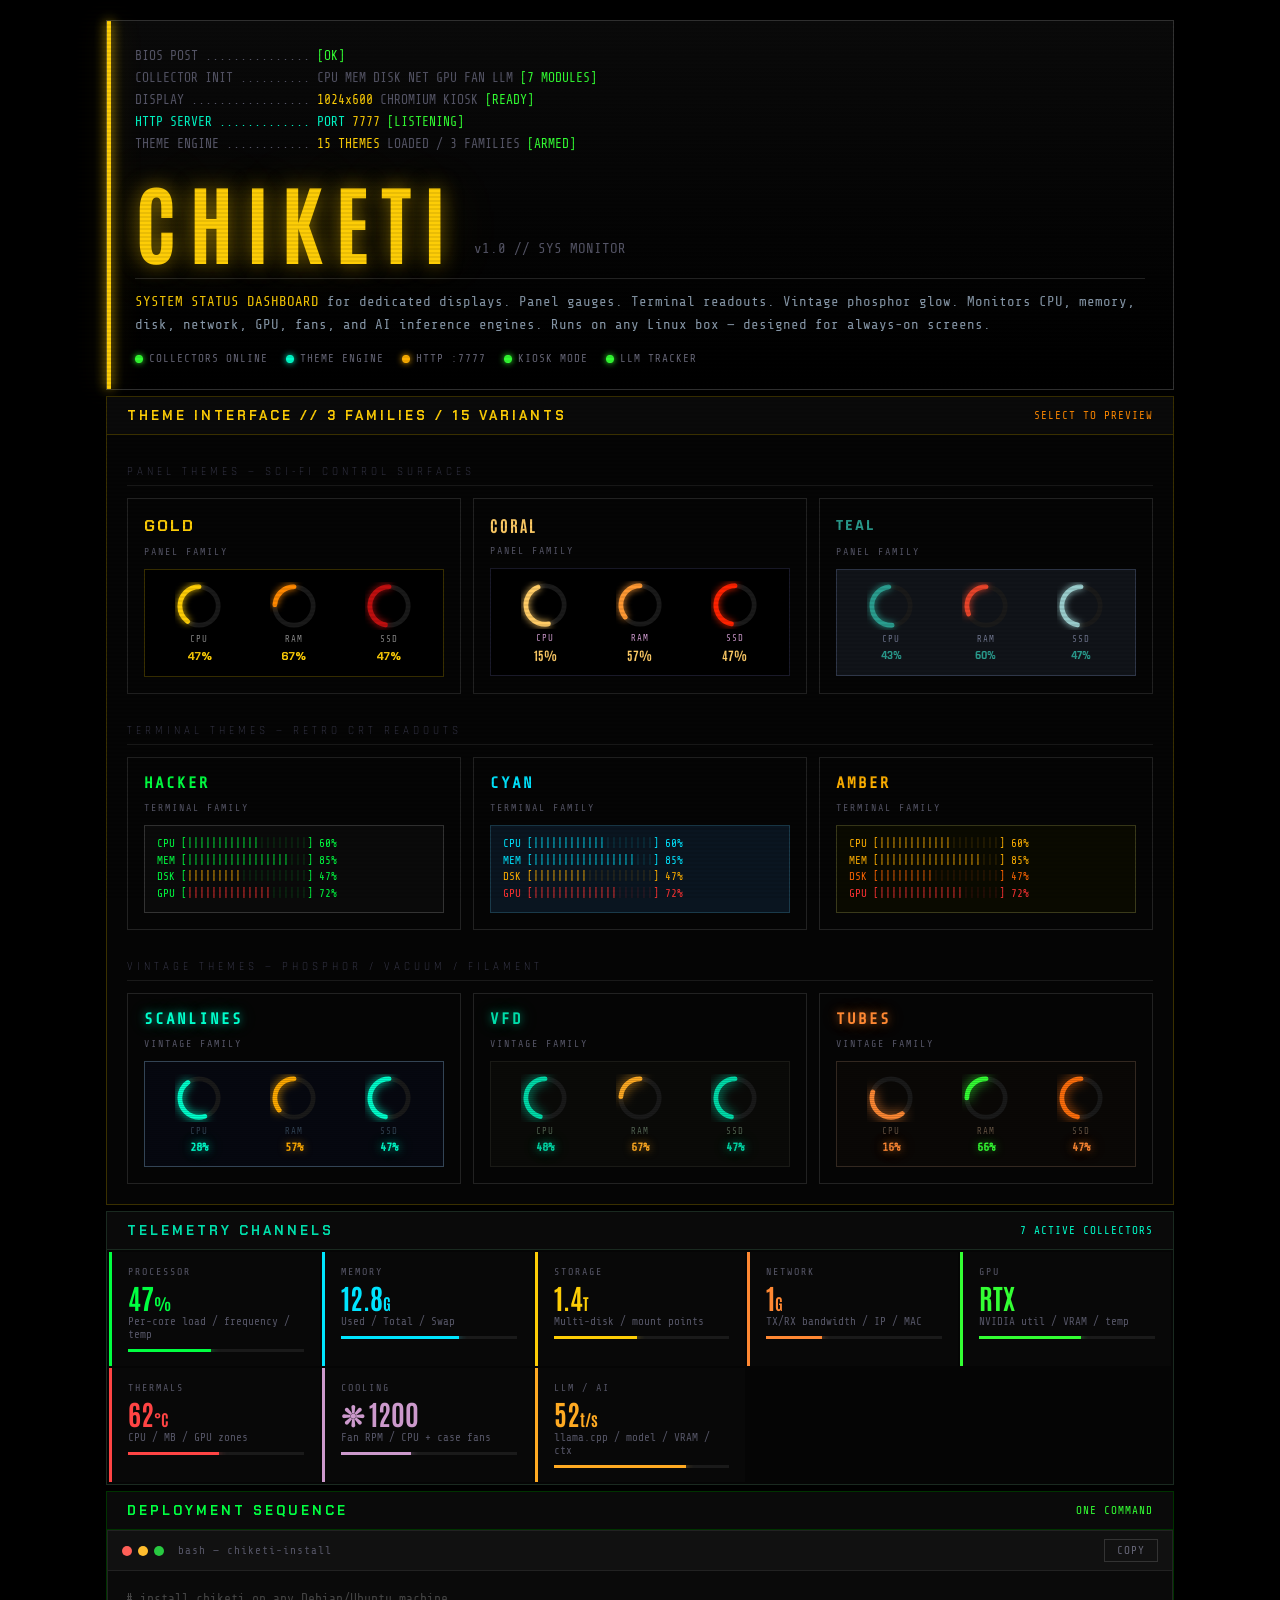
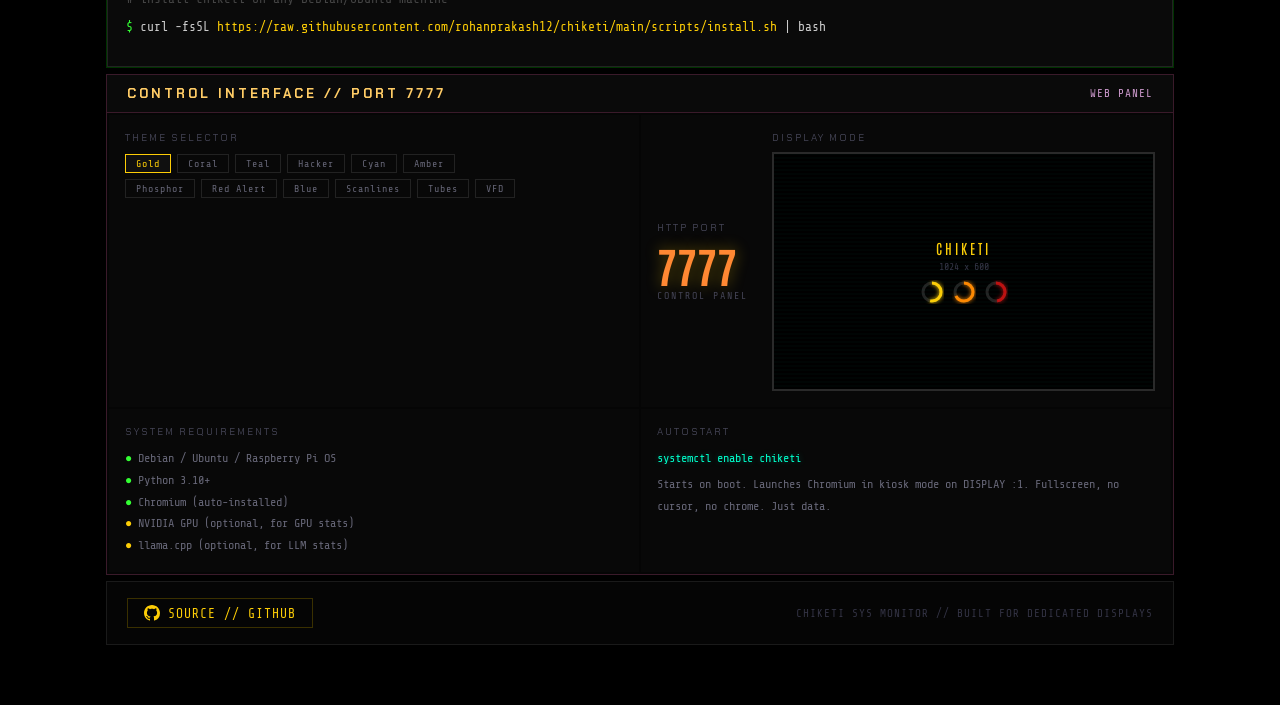
==== docs/index.html @ cbcc1d00 "Harden: test suite, CI, LICENSE, Pages landing page; fix /api/display env bug - Add pytest suite (83" ====
<!DOCTYPE html>
<html lang="en">
<head>
<meta charset="UTF-8">
<meta name="viewport" content="width=device-width, initial-scale=1.0">
<title>CHIKETI // System Monitor Dashboard</title>
<link rel="preconnect" href="https://fonts.googleapis.com">
<link rel="preconnect" href="https://fonts.gstatic.com" crossorigin>
<link href="https://fonts.googleapis.com/css2?family=Antonio:wght@400;700&family=Chakra+Petch:wght@400;600;700&family=Rajdhani:wght@400;600;700&family=Share+Tech+Mono&display=swap" rel="stylesheet">
<style>
/* ═══════════════════════════════════════════════════
   RESET & BASE
   ═══════════════════════════════════════════════════ */
*, *::before, *::after { margin: 0; padding: 0; box-sizing: border-box; }
html { scroll-behavior: smooth; }
body {
  background: #000;
  color: #cccccc;
  font-family: 'Share Tech Mono', monospace;
  overflow-x: hidden;
  min-height: 100vh;
}
::selection { background: #FDCD06; color: #000; }

/* ═══════════════════════════════════════════════════
   SCANLINE OVERLAY (global CRT effect)
   ═══════════════════════════════════════════════════ */
body::after {
  content: '';
  position: fixed;
  inset: 0;
  background: repeating-linear-gradient(
    0deg,
    transparent,
    transparent 2px,
    rgba(0,0,0,0.08) 2px,
    rgba(0,0,0,0.08) 4px
  );
  pointer-events: none;
  z-index: 9999;
}

/* ═══════════════════════════════════════════════════
   SCREEN FLICKER
   ═══════════════════════════════════════════════════ */
@keyframes flicker {
  0%, 97%, 100% { opacity: 1; }
  98% { opacity: 0.95; }
  99% { opacity: 0.98; }
}
body { animation: flicker 8s infinite; }

/* ═══════════════════════════════════════════════════
   LAYOUT SHELL — the entire page is a "rack"
   ═══════════════════════════════════════════════════ */
.rack {
  max-width: 1100px;
  margin: 0 auto;
  padding: 20px 16px 60px;
}

/* ═══════════════════════════════════════════════════
   BOOT SEQUENCE HEADER
   ═══════════════════════════════════════════════════ */
.boot-sequence {
  border: 1px solid #333;
  padding: 24px 28px;
  margin-bottom: 6px;
  position: relative;
  background: linear-gradient(180deg, #0a0a0a 0%, #000 100%);
}
.boot-sequence::before {
  content: '';
  position: absolute;
  top: 0; left: 0;
  width: 4px; height: 100%;
  background: #FDCD06;
  box-shadow: 0 0 12px #FDCD06, 0 0 30px rgba(253,205,6,0.3);
}
.boot-line {
  font-family: 'Share Tech Mono', monospace;
  font-size: 13px;
  color: #556;
  line-height: 1.7;
  white-space: nowrap;
  overflow: hidden;
}
.boot-line.active { color: #00FFCC; }
.boot-line .ok { color: #33ff33; }
.boot-line .warn { color: #FFB000; }
.boot-line .val { color: #FDCD06; }

/* title */
.system-title {
  margin-top: 20px;
  display: flex;
  align-items: baseline;
  gap: 16px;
  flex-wrap: wrap;
}
.system-title h1 {
  font-family: 'Antonio', sans-serif;
  font-size: clamp(52px, 10vw, 88px);
  font-weight: 700;
  letter-spacing: 12px;
  color: #FDCD06;
  text-shadow: 0 0 20px rgba(253,205,6,0.5), 0 0 60px rgba(253,205,6,0.2);
  line-height: 1;
}
.system-title .version {
  font-family: 'Share Tech Mono', monospace;
  font-size: 14px;
  color: #556;
  align-self: flex-end;
  padding-bottom: 8px;
}

/* subtitle readout */
.sys-desc {
  margin-top: 14px;
  font-size: 14px;
  color: #8899aa;
  border-top: 1px solid #222;
  padding-top: 12px;
  line-height: 1.6;
}
.sys-desc strong { color: #FDCD06; font-weight: 400; }

/* status LEDs row */
.status-leds {
  display: flex;
  gap: 18px;
  margin-top: 16px;
  flex-wrap: wrap;
}
.led {
  display: flex;
  align-items: center;
  gap: 6px;
  font-size: 11px;
  text-transform: uppercase;
  letter-spacing: 1px;
  color: #667;
}
.led::before {
  content: '';
  width: 8px; height: 8px;
  border-radius: 50%;
  display: inline-block;
}
.led.green::before { background: #33ff33; box-shadow: 0 0 6px #33ff33; }
.led.amber::before { background: #FFB000; box-shadow: 0 0 6px #FFB000; animation: pulse-led 2s infinite; }
.led.cyan::before { background: #00FFCC; box-shadow: 0 0 6px #00FFCC; }
.led.red::before { background: #ff4444; box-shadow: 0 0 6px #ff4444; animation: pulse-led 1s infinite; }

@keyframes pulse-led {
  0%, 100% { opacity: 1; }
  50% { opacity: 0.4; }
}

/* ═══════════════════════════════════════════════════
   SECTION BEZEL — rack-panel look
   ═══════════════════════════════════════════════════ */
.bezel {
  border: 1px solid #2a2a2a;
  margin-top: 6px;
  background: #050505;
  position: relative;
  overflow: hidden;
}
.bezel-header {
  display: flex;
  align-items: center;
  justify-content: space-between;
  padding: 10px 20px;
  border-bottom: 1px solid #2a2a2a;
  background: #0a0a0a;
}
.bezel-header .label {
  font-family: 'Chakra Petch', sans-serif;
  font-size: 13px;
  font-weight: 700;
  letter-spacing: 3px;
  text-transform: uppercase;
}
.bezel-header .status {
  font-size: 11px;
  letter-spacing: 1px;
  text-transform: uppercase;
}
.bezel-body { padding: 20px; }

/* per-section accent coloring via data attr */
.bezel[data-accent="gold"] { border-color: #3a3000; }
.bezel[data-accent="gold"] .bezel-header { border-bottom-color: #3a3000; }
.bezel[data-accent="gold"] .bezel-header .label { color: #FDCD06; }
.bezel[data-accent="gold"] .bezel-header .status { color: #FF8800; }

.bezel[data-accent="teal"] { border-color: #1a3a35; }
.bezel[data-accent="teal"] .bezel-header { border-bottom-color: #1a3a35; }
.bezel[data-accent="teal"] .bezel-header .label { color: #2A9D8F; }
.bezel[data-accent="teal"] .bezel-header .status { color: #99CCCC; }

.bezel[data-accent="coral"] { border-color: #3a1a2a; }
.bezel[data-accent="coral"] .bezel-header { border-bottom-color: #3a1a2a; }
.bezel[data-accent="coral"] .bezel-header .label { color: #FFCC66; }
.bezel[data-accent="coral"] .bezel-header .status { color: #CC99CC; }

.bezel[data-accent="vfd"] { border-color: #1a2a20; }
.bezel[data-accent="vfd"] .bezel-header { border-bottom-color: #1a2a20; }
.bezel[data-accent="vfd"] .bezel-header .label { color: #00DDAA; }
.bezel[data-accent="vfd"] .bezel-header .status { color: #00FFCC; }

.bezel[data-accent="tube"] { border-color: #332820; }
.bezel[data-accent="tube"] .bezel-header { border-bottom-color: #332820; }
.bezel[data-accent="tube"] .bezel-header .label { color: #FF8833; }
.bezel[data-accent="tube"] .bezel-header .status { color: #FF6E0B; }

.bezel[data-accent="term"] { border-color: #003300; }
.bezel[data-accent="term"] .bezel-header { border-bottom-color: #003300; }
.bezel[data-accent="term"] .bezel-header .label { color: #00ff41; }
.bezel[data-accent="term"] .bezel-header .status { color: #33ff33; }

/* ═══════════════════════════════════════════════════
   THEME SHOWCASE — the selector interface
   ═══════════════════════════════════════════════════ */
.theme-grid {
  display: grid;
  grid-template-columns: repeat(auto-fit, minmax(310px, 1fr));
  gap: 12px;
}

.theme-card {
  border: 1px solid #222;
  padding: 16px;
  position: relative;
  cursor: default;
  transition: border-color 0.3s, box-shadow 0.3s;
}
.theme-card:hover {
  border-color: var(--tc-accent);
  box-shadow: 0 0 20px var(--tc-glow);
}
.theme-card-name {
  font-family: var(--tc-font);
  font-size: 16px;
  font-weight: 700;
  color: var(--tc-accent);
  letter-spacing: 2px;
  text-transform: uppercase;
  margin-bottom: 10px;
}
.theme-card-family {
  font-size: 10px;
  color: #556;
  letter-spacing: 2px;
  text-transform: uppercase;
  margin-bottom: 12px;
}

/* Mini dashboard preview inside each card */
.mini-dash {
  background: var(--tc-bg);
  border: 1px solid var(--tc-border);
  padding: 12px;
  border-radius: 0;
  display: grid;
  grid-template-columns: 1fr 1fr 1fr;
  gap: 10px;
  position: relative;
}
/* scanline effect on vintage cards */
.mini-dash.scanlined::after {
  content: '';
  position: absolute;
  inset: 0;
  background: repeating-linear-gradient(0deg, transparent, transparent 1px, rgba(0,0,0,0.15) 1px, rgba(0,0,0,0.15) 2px);
  pointer-events: none;
}

/* donut gauge mini */
.mini-gauge {
  display: flex;
  flex-direction: column;
  align-items: center;
  gap: 4px;
}
.mini-gauge svg { width: 48px; height: 48px; }
.mini-gauge .gauge-label {
  font-size: 9px;
  letter-spacing: 1px;
  color: var(--tc-dim);
  text-transform: uppercase;
}
.mini-gauge .gauge-val {
  font-family: var(--tc-font);
  font-size: 12px;
  color: var(--tc-accent);
  font-weight: 700;
}

/* ═══════════════════════════════════════════════════
   DONUT GAUGE ANIMATION
   ═══════════════════════════════════════════════════ */
@keyframes gauge-fill {
  from { stroke-dashoffset: 113; }
}
.gauge-ring {
  fill: none;
  stroke-width: 4;
  stroke-linecap: round;
}
.gauge-bg { stroke: #1a1a1a; }
.gauge-fg { animation: gauge-fill 2s ease-out forwards; }

/* ═══════════════════════════════════════════════════
   SYSTEM READOUTS — the "what it monitors" section
   ═══════════════════════════════════════════════════ */
.readout-grid {
  display: grid;
  grid-template-columns: repeat(auto-fit, minmax(200px, 1fr));
  gap: 2px;
}
.readout-cell {
  background: #080808;
  border-left: 3px solid var(--rc-color, #333);
  padding: 14px 16px;
  transition: background 0.2s;
}
.readout-cell:hover { background: #0e0e0e; }
.readout-label {
  font-size: 10px;
  color: #556;
  letter-spacing: 2px;
  text-transform: uppercase;
  margin-bottom: 6px;
}
.readout-value {
  font-family: 'Antonio', sans-serif;
  font-size: 28px;
  font-weight: 700;
  color: var(--rc-color, #ccc);
  line-height: 1;
}
.readout-unit {
  font-family: 'Share Tech Mono', monospace;
  font-size: 11px;
  color: #556;
  margin-top: 4px;
}
.readout-bar {
  margin-top: 8px;
  height: 3px;
  background: #1a1a1a;
  position: relative;
  overflow: hidden;
}
.readout-bar-fill {
  height: 100%;
  background: var(--rc-color, #555);
  box-shadow: 0 0 8px var(--rc-color, #555);
  animation: bar-grow 2.5s ease-out forwards;
  transform-origin: left;
}
@keyframes bar-grow {
  from { transform: scaleX(0); }
}

/* spinning fan */
@keyframes spin-fan { to { transform: rotate(360deg); } }
.fan-icon {
  display: inline-block;
  animation: spin-fan 1.5s linear infinite;
  color: var(--rc-color, #ccc);
}

/* ═══════════════════════════════════════════════════
   TERMINAL INSTALL BLOCK
   ═══════════════════════════════════════════════════ */
.terminal {
  background: #0a0a0a;
  border: 1px solid #222;
  font-family: 'Share Tech Mono', monospace;
  font-size: 13px;
  overflow: hidden;
}
.terminal-bar {
  display: flex;
  align-items: center;
  gap: 6px;
  padding: 8px 14px;
  background: #111;
  border-bottom: 1px solid #222;
}
.terminal-dot {
  width: 10px; height: 10px;
  border-radius: 50%;
}
.terminal-dot:nth-child(1) { background: #ff5f57; }
.terminal-dot:nth-child(2) { background: #ffbd2e; }
.terminal-dot:nth-child(3) { background: #28c941; }
.terminal-bar span {
  margin-left: 8px;
  font-size: 11px;
  color: #556;
  letter-spacing: 1px;
}
.terminal-body {
  padding: 16px 18px;
  line-height: 1.8;
}
.terminal-body .prompt { color: #33ff33; }
.terminal-body .cmd { color: #ccc; }
.terminal-body .comment { color: #444; }
.terminal-body .url { color: #FDCD06; }
.terminal-body .output { color: #556; }

.copy-btn {
  background: none;
  border: 1px solid #333;
  color: #667;
  font-family: 'Share Tech Mono', monospace;
  font-size: 11px;
  padding: 4px 12px;
  cursor: pointer;
  letter-spacing: 1px;
  transition: all 0.2s;
  text-transform: uppercase;
  margin-left: auto;
}
.copy-btn:hover { border-color: #33ff33; color: #33ff33; }
.copy-btn.copied { border-color: #33ff33; color: #33ff33; }

/* ═══════════════════════════════════════════════════
   CONTROL PANEL VISUAL
   ═══════════════════════════════════════════════════ */
.ctrl-panel-visual {
  display: grid;
  grid-template-columns: 1fr 1fr;
  gap: 2px;
}
@media (max-width: 600px) {
  .ctrl-panel-visual { grid-template-columns: 1fr; }
}
.ctrl-block {
  background: #080808;
  padding: 16px;
  position: relative;
}
.ctrl-block-label {
  font-family: 'Chakra Petch', sans-serif;
  font-size: 10px;
  letter-spacing: 2px;
  text-transform: uppercase;
  color: #445;
  margin-bottom: 10px;
}
.ctrl-theme-row {
  display: flex;
  gap: 6px;
  flex-wrap: wrap;
}
.ctrl-chip {
  font-size: 10px;
  padding: 3px 10px;
  border: 1px solid #222;
  color: #667;
  letter-spacing: 1px;
  cursor: default;
  transition: all 0.3s;
}
.ctrl-chip:hover {
  border-color: var(--chip-color, #555);
  color: var(--chip-color, #aaa);
  box-shadow: 0 0 10px var(--chip-glow, transparent);
}
.ctrl-chip.active {
  border-color: var(--chip-color, #555);
  color: var(--chip-color, #aaa);
  background: rgba(255,255,255,0.03);
}

/* port indicator */
.port-display {
  font-family: 'Antonio', sans-serif;
  font-size: 42px;
  font-weight: 700;
  color: #FDCD06;
  text-shadow: 0 0 15px rgba(253,205,6,0.4);
  line-height: 1;
}
.port-label {
  font-size: 10px;
  color: #445;
  letter-spacing: 2px;
  margin-top: 4px;
}

/* kiosk indicator */
.kiosk-vis {
  width: 100%;
  aspect-ratio: 16/10;
  border: 2px solid #2a2a2a;
  background: #000;
  position: relative;
  display: flex;
  align-items: center;
  justify-content: center;
  overflow: hidden;
}
.kiosk-vis::after {
  content: '';
  position: absolute;
  inset: 0;
  background: repeating-linear-gradient(0deg, transparent, transparent 2px, rgba(0,255,200,0.02) 2px, rgba(0,255,200,0.02) 4px);
  pointer-events: none;
}
.kiosk-inner {
  text-align: center;
}
.kiosk-inner .k-title {
  font-family: 'Antonio', sans-serif;
  font-size: 14px;
  color: #FDCD06;
  letter-spacing: 3px;
}
.kiosk-inner .k-res {
  font-size: 10px;
  color: #334;
  margin-top: 4px;
}
.kiosk-gauges {
  display: flex;
  gap: 8px;
  margin-top: 8px;
  justify-content: center;
}
.kiosk-gauges svg { width: 24px; height: 24px; }

/* ═══════════════════════════════════════════════════
   GITHUB LINK / FOOTER
   ═══════════════════════════════════════════════════ */
.footer-strip {
  margin-top: 6px;
  border: 1px solid #1a1a1a;
  padding: 16px 20px;
  display: flex;
  align-items: center;
  justify-content: space-between;
  background: #050505;
  flex-wrap: wrap;
  gap: 12px;
}
.footer-strip a {
  color: #FDCD06;
  text-decoration: none;
  font-size: 13px;
  letter-spacing: 1px;
  border: 1px solid #3a3000;
  padding: 6px 16px;
  transition: all 0.3s;
  display: inline-flex;
  align-items: center;
  gap: 8px;
}
.footer-strip a:hover {
  background: rgba(253,205,6,0.08);
  box-shadow: 0 0 15px rgba(253,205,6,0.15);
}
.footer-strip .sig {
  font-size: 11px;
  color: #334;
  letter-spacing: 1px;
}

/* ═══════════════════════════════════════════════════
   TYPING CURSOR
   ═══════════════════════════════════════════════════ */
@keyframes blink-cursor {
  0%, 100% { opacity: 1; }
  50% { opacity: 0; }
}
.cursor {
  display: inline-block;
  width: 8px;
  height: 15px;
  background: #33ff33;
  vertical-align: text-bottom;
  animation: blink-cursor 1s step-end infinite;
}

/* ═══════════════════════════════════════════════════
   NIXIE DIGIT EFFECT (for port number)
   ═══════════════════════════════════════════════════ */
@keyframes nixie-glow {
  0%, 100% { text-shadow: 0 0 10px rgba(255,136,51,0.6), 0 0 30px rgba(255,136,51,0.3); }
  50% { text-shadow: 0 0 15px rgba(255,136,51,0.8), 0 0 40px rgba(255,136,51,0.4); }
}
.nixie {
  font-family: 'Antonio', sans-serif;
  color: #FF8833;
  animation: nixie-glow 3s ease-in-out infinite;
}

/* ═══════════════════════════════════════════════════
   RESPONSIVE
   ═══════════════════════════════════════════════════ */
@media (max-width: 700px) {
  .theme-grid { grid-template-columns: 1fr; }
  .readout-grid { grid-template-columns: 1fr 1fr; }
  .boot-line { font-size: 11px; }
  .system-title h1 { letter-spacing: 6px; }
}
@media (max-width: 420px) {
  .readout-grid { grid-template-columns: 1fr; }
  .rack { padding: 10px 8px 40px; }
}

/* ═══════════════════════════════════════════════════
   VFD text glow
   ═══════════════════════════════════════════════════ */
.vfd-text {
  color: #00DDAA;
  text-shadow: 0 0 8px rgba(0,221,170,0.6), 0 0 20px rgba(0,221,170,0.3);
}
.tube-text {
  color: #FF8833;
  text-shadow: 0 0 8px rgba(255,136,51,0.6), 0 0 20px rgba(255,136,51,0.3);
}
.scan-text {
  color: #00FFCC;
  text-shadow: 0 0 8px rgba(0,255,204,0.6), 0 0 20px rgba(0,255,204,0.3);
}
.gold-text {
  color: #FDCD06;
  text-shadow: 0 0 8px rgba(253,205,6,0.5), 0 0 20px rgba(253,205,6,0.2);
}
.hacker-text {
  color: #00ff41;
  text-shadow: 0 0 8px rgba(0,255,65,0.5), 0 0 20px rgba(0,255,65,0.2);
}

/* ═══════════════════════════════════════════════════
   AMBIENT PULSE on bezels
   ═══════════════════════════════════════════════════ */
@keyframes ambient-left {
  0%, 100% { opacity: 0.4; }
  50% { opacity: 1; }
}

/* ═══════════════════════════════════════════════════
   THEME FAMILY SEPARATOR
   ═══════════════════════════════════════════════════ */
.family-sep {
  font-family: 'Rajdhani', sans-serif;
  font-size: 11px;
  letter-spacing: 4px;
  text-transform: uppercase;
  color: #334;
  padding: 10px 0 6px;
  border-bottom: 1px solid #1a1a1a;
  margin-bottom: 12px;
}

/* terminal theme mini bars */
.term-bar-row {
  display: flex;
  align-items: center;
  gap: 8px;
  margin-bottom: 4px;
  font-size: 10px;
}
.term-bar-label {
  width: 28px;
  color: var(--tc-dim);
  text-transform: uppercase;
  letter-spacing: 1px;
}
.term-bar {
  flex: 1;
  height: 10px;
  background: #111;
  position: relative;
  overflow: hidden;
}
.term-bar-fill {
  height: 100%;
  animation: bar-grow 2s ease-out forwards;
  transform-origin: left;
}
.term-bar-val {
  width: 32px;
  text-align: right;
  color: var(--tc-accent);
  font-size: 10px;
}

/* ═══════════════════════════════════════════════════
   ASCII bar for terminal cards
   ═══════════════════════════════════════════════════ */
.ascii-bar {
  font-family: 'Share Tech Mono', monospace;
  font-size: 11px;
  line-height: 1.5;
  color: var(--tc-accent);
}
.ascii-dim { opacity: 0.2; }
</style>
</head>
<body>

<div class="rack">

  <!-- ═══════════════════════════════════════════
       BOOT SEQUENCE / HEADER
       ═══════════════════════════════════════════ -->
  <div class="boot-sequence">
    <div class="boot-line" id="boot-1">BIOS POST ............... <span class="ok">[OK]</span></div>
    <div class="boot-line" id="boot-2">COLLECTOR INIT .......... CPU MEM DISK NET GPU FAN LLM <span class="ok">[7 MODULES]</span></div>
    <div class="boot-line" id="boot-3">DISPLAY ................. <span class="val">1024x600</span> CHROMIUM KIOSK <span class="ok">[READY]</span></div>
    <div class="boot-line active" id="boot-4">HTTP SERVER ............. PORT <span class="val">7777</span> <span class="ok">[LISTENING]</span></div>
    <div class="boot-line" id="boot-5">THEME ENGINE ............ <span class="val">15 THEMES</span> LOADED / 3 FAMILIES <span class="ok">[ARMED]</span></div>

    <div class="system-title">
      <h1>CHIKETI</h1>
      <span class="version">v1.0 // SYS MONITOR</span>
    </div>

    <div class="sys-desc">
      <strong>SYSTEM STATUS DASHBOARD</strong> for dedicated displays.
      Panel gauges. Terminal readouts. Vintage phosphor glow.
      Monitors CPU, memory, disk, network, GPU, fans, and AI inference engines.
      Runs on any Linux box &mdash; designed for always-on screens.
    </div>

    <div class="status-leds">
      <span class="led green">Collectors Online</span>
      <span class="led cyan">Theme Engine</span>
      <span class="led amber">HTTP :7777</span>
      <span class="led green">Kiosk Mode</span>
      <span class="led green">LLM Tracker</span>
    </div>
  </div>

  <!-- ═══════════════════════════════════════════
       THEME SHOWCASE
       ═══════════════════════════════════════════ -->
  <div class="bezel" data-accent="gold">
    <div class="bezel-header">
      <span class="label">Theme Interface // 3 Families / 15 Variants</span>
      <span class="status">Select to Preview</span>
    </div>
    <div class="bezel-body">

      <!-- PANEL FAMILY -->
      <div class="family-sep">Panel Themes &mdash; Sci-Fi Control Surfaces</div>
      <div class="theme-grid" style="margin-bottom:20px;">

        <!-- Gold -->
        <div class="theme-card" style="--tc-accent:#FDCD06;--tc-glow:rgba(253,205,6,0.15);--tc-bg:#000;--tc-border:#3a3000;--tc-dim:#888;--tc-font:'Chakra Petch',sans-serif;">
          <div class="theme-card-name" style="font-family:'Chakra Petch',sans-serif;">Gold</div>
          <div class="theme-card-family">Panel Family</div>
          <div class="mini-dash">
            <div class="mini-gauge">
              <svg viewBox="0 0 40 40"><circle class="gauge-ring gauge-bg" cx="20" cy="20" r="16" stroke="#1a1a1a"/><circle class="gauge-ring gauge-fg" cx="20" cy="20" r="16" stroke="#FDCD06" stroke-dasharray="60 113" stroke-dashoffset="113" transform="rotate(-90 20 20)" style="filter:drop-shadow(0 0 3px #FDCD06)"/></svg>
              <span class="gauge-label">CPU</span>
              <span class="gauge-val">47%</span>
            </div>
            <div class="mini-gauge">
              <svg viewBox="0 0 40 40"><circle class="gauge-ring gauge-bg" cx="20" cy="20" r="16" stroke="#1a1a1a"/><circle class="gauge-ring gauge-fg" cx="20" cy="20" r="16" stroke="#FF8800" stroke-dasharray="76 113" stroke-dashoffset="113" transform="rotate(-90 20 20)" style="filter:drop-shadow(0 0 3px #FF8800)"/></svg>
              <span class="gauge-label">RAM</span>
              <span class="gauge-val">67%</span>
            </div>
            <div class="mini-gauge">
              <svg viewBox="0 0 40 40"><circle class="gauge-ring gauge-bg" cx="20" cy="20" r="16" stroke="#1a1a1a"/><circle class="gauge-ring gauge-fg" cx="20" cy="20" r="16" stroke="#BF0F0F" stroke-dasharray="53 113" stroke-dashoffset="113" transform="rotate(-90 20 20)" style="filter:drop-shadow(0 0 3px #BF0F0F)"/></svg>
              <span class="gauge-label">SSD</span>
              <span class="gauge-val">47%</span>
            </div>
          </div>
        </div>

        <!-- Coral -->
        <div class="theme-card" style="--tc-accent:#FFCC66;--tc-glow:rgba(255,204,102,0.15);--tc-bg:#000;--tc-border:#1a1a2a;--tc-dim:#CC99CC;--tc-font:'Antonio',sans-serif;">
          <div class="theme-card-name" style="font-family:'Antonio',sans-serif;">Coral</div>
          <div class="theme-card-family">Panel Family</div>
          <div class="mini-dash">
            <div class="mini-gauge">
              <svg viewBox="0 0 40 40"><circle class="gauge-ring gauge-bg" cx="20" cy="20" r="16" stroke="#1a1a2a"/><circle class="gauge-ring gauge-fg" cx="20" cy="20" r="16" stroke="#FFCC66" stroke-dasharray="47 113" stroke-dashoffset="113" transform="rotate(-90 20 20)" style="filter:drop-shadow(0 0 3px #FFCC66)"/></svg>
              <span class="gauge-label" style="color:#CC99CC">CPU</span>
              <span class="gauge-val" style="color:#FFCC66">15%</span>
            </div>
            <div class="mini-gauge">
              <svg viewBox="0 0 40 40"><circle class="gauge-ring gauge-bg" cx="20" cy="20" r="16" stroke="#1a1a2a"/><circle class="gauge-ring gauge-fg" cx="20" cy="20" r="16" stroke="#FF9933" stroke-dasharray="64 113" stroke-dashoffset="113" transform="rotate(-90 20 20)" style="filter:drop-shadow(0 0 3px #FF9933)"/></svg>
              <span class="gauge-label" style="color:#CC99CC">RAM</span>
              <span class="gauge-val" style="color:#FFCC66">57%</span>
            </div>
            <div class="mini-gauge">
              <svg viewBox="0 0 40 40"><circle class="gauge-ring gauge-bg" cx="20" cy="20" r="16" stroke="#1a1a2a"/><circle class="gauge-ring gauge-fg" cx="20" cy="20" r="16" stroke="#FF2200" stroke-dasharray="53 113" stroke-dashoffset="113" transform="rotate(-90 20 20)" style="filter:drop-shadow(0 0 3px #FF2200)"/></svg>
              <span class="gauge-label" style="color:#CC99CC">SSD</span>
              <span class="gauge-val" style="color:#FFCC66">47%</span>
            </div>
          </div>
        </div>

        <!-- Teal -->
        <div class="theme-card" style="--tc-accent:#2A9D8F;--tc-glow:rgba(42,157,143,0.15);--tc-bg:#111419;--tc-border:#2F3749;--tc-dim:#6D748C;--tc-font:'Rajdhani',sans-serif;">
          <div class="theme-card-name" style="font-family:'Rajdhani',sans-serif;">Teal</div>
          <div class="theme-card-family">Panel Family</div>
          <div class="mini-dash" style="background:#111419">
            <div class="mini-gauge">
              <svg viewBox="0 0 40 40"><circle class="gauge-ring gauge-bg" cx="20" cy="20" r="16" stroke="#2F3749"/><circle class="gauge-ring gauge-fg" cx="20" cy="20" r="16" stroke="#2A9D8F" stroke-dasharray="49 113" stroke-dashoffset="113" transform="rotate(-90 20 20)" style="filter:drop-shadow(0 0 3px #2A9D8F)"/></svg>
              <span class="gauge-label" style="color:#6D748C">CPU</span>
              <span class="gauge-val" style="color:#2A9D8F">43%</span>
            </div>
            <div class="mini-gauge">
              <svg viewBox="0 0 40 40"><circle class="gauge-ring gauge-bg" cx="20" cy="20" r="16" stroke="#2F3749"/><circle class="gauge-ring gauge-fg" cx="20" cy="20" r="16" stroke="#E7442A" stroke-dasharray="68 113" stroke-dashoffset="113" transform="rotate(-90 20 20)" style="filter:drop-shadow(0 0 3px #E7442A)"/></svg>
              <span class="gauge-label" style="color:#6D748C">RAM</span>
              <span class="gauge-val" style="color:#2A9D8F">60%</span>
            </div>
            <div class="mini-gauge">
              <svg viewBox="0 0 40 40"><circle class="gauge-ring gauge-bg" cx="20" cy="20" r="16" stroke="#2F3749"/><circle class="gauge-ring gauge-fg" cx="20" cy="20" r="16" stroke="#99CCCC" stroke-dasharray="53 113" stroke-dashoffset="113" transform="rotate(-90 20 20)" style="filter:drop-shadow(0 0 3px #99CCCC)"/></svg>
              <span class="gauge-label" style="color:#6D748C">SSD</span>
              <span class="gauge-val" style="color:#2A9D8F">47%</span>
            </div>
          </div>
        </div>
      </div>

      <!-- TERMINAL FAMILY -->
      <div class="family-sep">Terminal Themes &mdash; Retro CRT Readouts</div>
      <div class="theme-grid" style="margin-bottom:20px;">

        <!-- Hacker -->
        <div class="theme-card" style="--tc-accent:#00ff41;--tc-glow:rgba(0,255,65,0.12);--tc-bg:#0a0a0a;--tc-border:#333;--tc-dim:#555;--tc-font:'Share Tech Mono',monospace;">
          <div class="theme-card-name">Hacker</div>
          <div class="theme-card-family">Terminal Family</div>
          <div class="mini-dash" style="background:#0a0a0a;border-color:#333;display:block;padding:10px 12px;">
            <div class="ascii-bar">CPU [<span style="color:#00ff41">||||||||||||</span><span class="ascii-dim">||||||||</span>] 60%</div>
            <div class="ascii-bar">MEM [<span style="color:#00ff41">|||||||||||||||||</span><span class="ascii-dim">|||</span>] 85%</div>
            <div class="ascii-bar">DSK [<span style="color:#ffb000">|||||||||</span><span class="ascii-dim">|||||||||||</span>] 47%</div>
            <div class="ascii-bar">GPU [<span style="color:#ff3333">||||||||||||||</span><span class="ascii-dim">||||||</span>] 72%</div>
          </div>
        </div>

        <!-- Cyan -->
        <div class="theme-card" style="--tc-accent:#00e5ff;--tc-glow:rgba(0,229,255,0.12);--tc-bg:#0a1520;--tc-border:#1a3a4a;--tc-dim:#4a6a7a;--tc-font:'Share Tech Mono',monospace;">
          <div class="theme-card-name" style="color:#00e5ff">Cyan</div>
          <div class="theme-card-family">Terminal Family</div>
          <div class="mini-dash" style="background:#0a1520;border-color:#1a3a4a;display:block;padding:10px 12px;">
            <div class="ascii-bar" style="color:#00e5ff">CPU [<span>||||||||||||</span><span class="ascii-dim">||||||||</span>] 60%</div>
            <div class="ascii-bar" style="color:#00e5ff">MEM [<span>|||||||||||||||||</span><span class="ascii-dim">|||</span>] 85%</div>
            <div class="ascii-bar" style="color:#ffb000">DSK [<span>|||||||||</span><span class="ascii-dim">|||||||||||</span>] 47%</div>
            <div class="ascii-bar" style="color:#ff3333">GPU [<span>||||||||||||||</span><span class="ascii-dim">||||||</span>] 72%</div>
          </div>
        </div>

        <!-- Amber -->
        <div class="theme-card" style="--tc-accent:#ffb000;--tc-glow:rgba(255,176,0,0.12);--tc-bg:#0a0a00;--tc-border:#3a3a1a;--tc-dim:#6a6a3a;--tc-font:'Share Tech Mono',monospace;">
          <div class="theme-card-name" style="color:#ffb000">Amber</div>
          <div class="theme-card-family">Terminal Family</div>
          <div class="mini-dash" style="background:#0a0a00;border-color:#3a3a1a;display:block;padding:10px 12px;">
            <div class="ascii-bar" style="color:#ffb000">CPU [<span>||||||||||||</span><span class="ascii-dim">||||||||</span>] 60%</div>
            <div class="ascii-bar" style="color:#ffb000">MEM [<span>|||||||||||||||||</span><span class="ascii-dim">|||</span>] 85%</div>
            <div class="ascii-bar" style="color:#ff6600">DSK [<span>|||||||||</span><span class="ascii-dim">|||||||||||</span>] 47%</div>
            <div class="ascii-bar" style="color:#ff3333">GPU [<span>||||||||||||||</span><span class="ascii-dim">||||||</span>] 72%</div>
          </div>
        </div>
      </div>

      <!-- VINTAGE FAMILY -->
      <div class="family-sep">Vintage Themes &mdash; Phosphor / Vacuum / Filament</div>
      <div class="theme-grid">

        <!-- Scanlines -->
        <div class="theme-card" style="--tc-accent:#00FFCC;--tc-glow:rgba(0,255,204,0.15);--tc-bg:#060810;--tc-border:#334455;--tc-dim:#334455;--tc-font:'Share Tech Mono',monospace;">
          <div class="theme-card-name scan-text">Scanlines</div>
          <div class="theme-card-family">Vintage Family</div>
          <div class="mini-dash scanlined" style="background:#060810;border-color:#334455">
            <div class="mini-gauge">
              <svg viewBox="0 0 40 40"><circle class="gauge-ring gauge-bg" cx="20" cy="20" r="16" stroke="#0C1018"/><circle class="gauge-ring gauge-fg" cx="20" cy="20" r="16" stroke="#00FFCC" stroke-dasharray="45 113" stroke-dashoffset="113" transform="rotate(-90 20 20)" style="filter:drop-shadow(0 0 4px #00FFCC)"/></svg>
              <span class="gauge-label" style="color:#334455">CPU</span>
              <span class="gauge-val scan-text">28%</span>
            </div>
            <div class="mini-gauge">
              <svg viewBox="0 0 40 40"><circle class="gauge-ring gauge-bg" cx="20" cy="20" r="16" stroke="#0C1018"/><circle class="gauge-ring gauge-fg" cx="20" cy="20" r="16" stroke="#FFAA00" stroke-dasharray="64 113" stroke-dashoffset="113" transform="rotate(-90 20 20)" style="filter:drop-shadow(0 0 4px #FFAA00)"/></svg>
              <span class="gauge-label" style="color:#334455">RAM</span>
              <span class="gauge-val" style="color:#FFAA00;text-shadow:0 0 8px rgba(255,170,0,0.6)">57%</span>
            </div>
            <div class="mini-gauge">
              <svg viewBox="0 0 40 40"><circle class="gauge-ring gauge-bg" cx="20" cy="20" r="16" stroke="#0C1018"/><circle class="gauge-ring gauge-fg" cx="20" cy="20" r="16" stroke="#00FFCC" stroke-dasharray="53 113" stroke-dashoffset="113" transform="rotate(-90 20 20)" style="filter:drop-shadow(0 0 4px #00FFCC)"/></svg>
              <span class="gauge-label" style="color:#334455">SSD</span>
              <span class="gauge-val scan-text">47%</span>
            </div>
          </div>
        </div>

        <!-- VFD -->
        <div class="theme-card" style="--tc-accent:#00DDAA;--tc-glow:rgba(0,221,170,0.15);--tc-bg:#0A0A08;--tc-border:#1a1a16;--tc-dim:#556655;--tc-font:'Share Tech Mono',monospace;">
          <div class="theme-card-name vfd-text">VFD</div>
          <div class="theme-card-family">Vintage Family</div>
          <div class="mini-dash scanlined" style="background:#0A0A08;border-color:#1a1a16">
            <div class="mini-gauge">
              <svg viewBox="0 0 40 40"><circle class="gauge-ring gauge-bg" cx="20" cy="20" r="16" stroke="#111"/><circle class="gauge-ring gauge-fg" cx="20" cy="20" r="16" stroke="#00DDAA" stroke-dasharray="54 113" stroke-dashoffset="113" transform="rotate(-90 20 20)" style="filter:drop-shadow(0 0 5px #00DDAA)"/></svg>
              <span class="gauge-label" style="color:#556655">CPU</span>
              <span class="gauge-val vfd-text">48%</span>
            </div>
            <div class="mini-gauge">
              <svg viewBox="0 0 40 40"><circle class="gauge-ring gauge-bg" cx="20" cy="20" r="16" stroke="#111"/><circle class="gauge-ring gauge-fg" cx="20" cy="20" r="16" stroke="#FFAA22" stroke-dasharray="76 113" stroke-dashoffset="113" transform="rotate(-90 20 20)" style="filter:drop-shadow(0 0 5px #FFAA22)"/></svg>
              <span class="gauge-label" style="color:#556655">RAM</span>
              <span class="gauge-val" style="color:#FFAA22;text-shadow:0 0 8px rgba(255,170,34,0.6)">67%</span>
            </div>
            <div class="mini-gauge">
              <svg viewBox="0 0 40 40"><circle class="gauge-ring gauge-bg" cx="20" cy="20" r="16" stroke="#111"/><circle class="gauge-ring gauge-fg" cx="20" cy="20" r="16" stroke="#00DDAA" stroke-dasharray="53 113" stroke-dashoffset="113" transform="rotate(-90 20 20)" style="filter:drop-shadow(0 0 5px #00DDAA)"/></svg>
              <span class="gauge-label" style="color:#556655">SSD</span>
              <span class="gauge-val vfd-text">47%</span>
            </div>
          </div>
        </div>

        <!-- Tubes -->
        <div class="theme-card" style="--tc-accent:#FF8833;--tc-glow:rgba(255,136,51,0.15);--tc-bg:#0A0806;--tc-border:#332820;--tc-dim:#2A1E14;--tc-font:'Share Tech Mono',monospace;">
          <div class="theme-card-name tube-text">Tubes</div>
          <div class="theme-card-family">Vintage Family</div>
          <div class="mini-dash scanlined" style="background:#0A0806;border-color:#332820">
            <div class="mini-gauge">
              <svg viewBox="0 0 40 40"><circle class="gauge-ring gauge-bg" cx="20" cy="20" r="16" stroke="#181210"/><circle class="gauge-ring gauge-fg" cx="20" cy="20" r="16" stroke="#FF8833" stroke-dasharray="40 113" stroke-dashoffset="113" transform="rotate(-90 20 20)" style="filter:drop-shadow(0 0 5px #FF8833)"/></svg>
              <span class="gauge-label" style="color:#665544">CPU</span>
              <span class="gauge-val tube-text">16%</span>
            </div>
            <div class="mini-gauge">
              <svg viewBox="0 0 40 40"><circle class="gauge-ring gauge-bg" cx="20" cy="20" r="16" stroke="#181210"/><circle class="gauge-ring gauge-fg" cx="20" cy="20" r="16" stroke="#33ff33" stroke-dasharray="75 113" stroke-dashoffset="113" transform="rotate(-90 20 20)" style="filter:drop-shadow(0 0 5px #33ff33)"/></svg>
              <span class="gauge-label" style="color:#665544">RAM</span>
              <span class="gauge-val" style="color:#33ff33;text-shadow:0 0 8px rgba(51,255,51,0.5)">66%</span>
            </div>
            <div class="mini-gauge">
              <svg viewBox="0 0 40 40"><circle class="gauge-ring gauge-bg" cx="20" cy="20" r="16" stroke="#181210"/><circle class="gauge-ring gauge-fg" cx="20" cy="20" r="16" stroke="#FF6E0B" stroke-dasharray="53 113" stroke-dashoffset="113" transform="rotate(-90 20 20)" style="filter:drop-shadow(0 0 5px #FF6E0B)"/></svg>
              <span class="gauge-label" style="color:#665544">SSD</span>
              <span class="gauge-val tube-text">47%</span>
            </div>
          </div>
        </div>

      </div>
    </div>
  </div>

  <!-- ═══════════════════════════════════════════
       SYSTEM READOUTS (what it monitors)
       ═══════════════════════════════════════════ -->
  <div class="bezel" data-accent="vfd">
    <div class="bezel-header">
      <span class="label">Telemetry Channels</span>
      <span class="status">7 Active Collectors</span>
    </div>
    <div class="bezel-body" style="padding:2px;">
      <div class="readout-grid">

        <div class="readout-cell" style="--rc-color:#00ff41">
          <div class="readout-label">Processor</div>
          <div class="readout-value">47<span style="font-size:16px">%</span></div>
          <div class="readout-unit">Per-core load / frequency / temp</div>
          <div class="readout-bar"><div class="readout-bar-fill" style="width:47%"></div></div>
        </div>

        <div class="readout-cell" style="--rc-color:#00e5ff">
          <div class="readout-label">Memory</div>
          <div class="readout-value">12.8<span style="font-size:16px">G</span></div>
          <div class="readout-unit">Used / Total / Swap</div>
          <div class="readout-bar"><div class="readout-bar-fill" style="width:67%"></div></div>
        </div>

        <div class="readout-cell" style="--rc-color:#FDCD06">
          <div class="readout-label">Storage</div>
          <div class="readout-value">1.4<span style="font-size:16px">T</span></div>
          <div class="readout-unit">Multi-disk / mount points</div>
          <div class="readout-bar"><div class="readout-bar-fill" style="width:47%"></div></div>
        </div>

        <div class="readout-cell" style="--rc-color:#FF8833">
          <div class="readout-label">Network</div>
          <div class="readout-value">1<span style="font-size:16px">G</span></div>
          <div class="readout-unit">TX/RX bandwidth / IP / MAC</div>
          <div class="readout-bar"><div class="readout-bar-fill" style="width:32%"></div></div>
        </div>

        <div class="readout-cell" style="--rc-color:#33ff33">
          <div class="readout-label">GPU</div>
          <div class="readout-value">RTX</div>
          <div class="readout-unit">NVIDIA util / VRAM / temp</div>
          <div class="readout-bar"><div class="readout-bar-fill" style="width:58%"></div></div>
        </div>

        <div class="readout-cell" style="--rc-color:#ff4444">
          <div class="readout-label">Thermals</div>
          <div class="readout-value">62<span style="font-size:16px">&deg;C</span></div>
          <div class="readout-unit">CPU / MB / GPU zones</div>
          <div class="readout-bar"><div class="readout-bar-fill" style="width:52%"></div></div>
        </div>

        <div class="readout-cell" style="--rc-color:#CC99CC">
          <div class="readout-label">Cooling</div>
          <div class="readout-value"><span class="fan-icon">&#10058;</span> 1200</div>
          <div class="readout-unit">Fan RPM / CPU + case fans</div>
          <div class="readout-bar"><div class="readout-bar-fill" style="width:40%"></div></div>
        </div>

        <div class="readout-cell" style="--rc-color:#FFAA22">
          <div class="readout-label">LLM / AI</div>
          <div class="readout-value">52<span style="font-size:16px">t/s</span></div>
          <div class="readout-unit">llama.cpp / model / VRAM / ctx</div>
          <div class="readout-bar"><div class="readout-bar-fill" style="width:75%"></div></div>
        </div>

      </div>
    </div>
  </div>

  <!-- ═══════════════════════════════════════════
       INSTALLATION TERMINAL
       ═══════════════════════════════════════════ -->
  <div class="bezel" data-accent="term">
    <div class="bezel-header">
      <span class="label">Deployment Sequence</span>
      <span class="status">One Command</span>
    </div>
    <div class="bezel-body" style="padding:0;">
      <div class="terminal">
        <div class="terminal-bar">
          <div class="terminal-dot"></div>
          <div class="terminal-dot"></div>
          <div class="terminal-dot"></div>
          <span>bash &mdash; chiketi-install</span>
          <button class="copy-btn" onclick="copyInstall(this)">COPY</button>
        </div>
        <div class="terminal-body">
          <div><span class="comment"># install chiketi on any Debian/Ubuntu machine</span></div>
          <div style="margin-top:4px;">
            <span class="prompt">$ </span><span class="cmd">curl -fsSL </span><span class="url" id="install-url">https://raw.githubusercontent.com/rohanprakash12/chiketi/main/scripts/install.sh</span><span class="cmd"> | bash</span>
          </div>
          <div style="margin-top:12px;" class="output" id="install-output"></div>
        </div>
      </div>
    </div>
  </div>

  <!-- ═══════════════════════════════════════════
       CONTROL PANEL CONCEPT
       ═══════════════════════════════════════════ -->
  <div class="bezel" data-accent="coral">
    <div class="bezel-header">
      <span class="label">Control Interface // Port 7777</span>
      <span class="status">Web Panel</span>
    </div>
    <div class="bezel-body" style="padding:2px;">
      <div class="ctrl-panel-visual">

        <div class="ctrl-block">
          <div class="ctrl-block-label">Theme Selector</div>
          <div class="ctrl-theme-row">
            <span class="ctrl-chip active" style="--chip-color:#FDCD06;--chip-glow:rgba(253,205,6,0.2)">Gold</span>
            <span class="ctrl-chip" style="--chip-color:#FFCC66;--chip-glow:rgba(255,204,102,0.2)">Coral</span>
            <span class="ctrl-chip" style="--chip-color:#2A9D8F;--chip-glow:rgba(42,157,143,0.2)">Teal</span>
            <span class="ctrl-chip" style="--chip-color:#00ff41;--chip-glow:rgba(0,255,65,0.2)">Hacker</span>
            <span class="ctrl-chip" style="--chip-color:#00e5ff;--chip-glow:rgba(0,229,255,0.2)">Cyan</span>
            <span class="ctrl-chip" style="--chip-color:#ffb000;--chip-glow:rgba(255,176,0,0.2)">Amber</span>
          </div>
          <div class="ctrl-theme-row" style="margin-top:6px;">
            <span class="ctrl-chip" style="--chip-color:#33ff33;--chip-glow:rgba(51,255,51,0.2)">Phosphor</span>
            <span class="ctrl-chip" style="--chip-color:#ff4444;--chip-glow:rgba(255,68,68,0.2)">Red Alert</span>
            <span class="ctrl-chip" style="--chip-color:#4488ff;--chip-glow:rgba(68,136,255,0.2)">Blue</span>
            <span class="ctrl-chip" style="--chip-color:#00FFCC;--chip-glow:rgba(0,255,204,0.2)">Scanlines</span>
            <span class="ctrl-chip" style="--chip-color:#FF8833;--chip-glow:rgba(255,136,51,0.2)">Tubes</span>
            <span class="ctrl-chip" style="--chip-color:#00DDAA;--chip-glow:rgba(0,221,170,0.2)">VFD</span>
          </div>
        </div>

        <div class="ctrl-block" style="display:flex;align-items:center;gap:24px;">
          <div>
            <div class="ctrl-block-label">HTTP Port</div>
            <div class="port-display nixie">7777</div>
            <div class="port-label">CONTROL PANEL</div>
          </div>
          <div style="flex:1;">
            <div class="ctrl-block-label" style="margin-bottom:8px;">Display Mode</div>
            <div class="kiosk-vis">
              <div class="kiosk-inner">
                <div class="k-title">CHIKETI</div>
                <div class="k-res">1024 x 600</div>
                <div class="kiosk-gauges">
                  <svg viewBox="0 0 24 24"><circle fill="none" cx="12" cy="12" r="9" stroke="#222" stroke-width="3"/><circle fill="none" cx="12" cy="12" r="9" stroke="#FDCD06" stroke-width="3" stroke-dasharray="30 57" transform="rotate(-90 12 12)" style="filter:drop-shadow(0 0 2px #FDCD06)"/></svg>
                  <svg viewBox="0 0 24 24"><circle fill="none" cx="12" cy="12" r="9" stroke="#222" stroke-width="3"/><circle fill="none" cx="12" cy="12" r="9" stroke="#FF8800" stroke-width="3" stroke-dasharray="38 57" transform="rotate(-90 12 12)" style="filter:drop-shadow(0 0 2px #FF8800)"/></svg>
                  <svg viewBox="0 0 24 24"><circle fill="none" cx="12" cy="12" r="9" stroke="#222" stroke-width="3"/><circle fill="none" cx="12" cy="12" r="9" stroke="#BF0F0F" stroke-width="3" stroke-dasharray="27 57" transform="rotate(-90 12 12)" style="filter:drop-shadow(0 0 2px #BF0F0F)"/></svg>
                </div>
              </div>
            </div>
          </div>
        </div>

        <div class="ctrl-block">
          <div class="ctrl-block-label">System Requirements</div>
          <div style="font-size:12px;color:#667;line-height:1.8;">
            <div><span style="color:#33ff33">&#9679;</span> Debian / Ubuntu / Raspberry Pi OS</div>
            <div><span style="color:#33ff33">&#9679;</span> Python 3.10+</div>
            <div><span style="color:#33ff33">&#9679;</span> Chromium (auto-installed)</div>
            <div><span style="color:#FDCD06">&#9679;</span> NVIDIA GPU (optional, for GPU stats)</div>
            <div><span style="color:#FDCD06">&#9679;</span> llama.cpp (optional, for LLM stats)</div>
          </div>
        </div>

        <div class="ctrl-block">
          <div class="ctrl-block-label">Autostart</div>
          <div style="font-size:12px;color:#667;line-height:1.8;">
            <div style="color:#00FFCC;text-shadow:0 0 6px rgba(0,255,204,0.3)">systemctl enable chiketi</div>
            <div style="margin-top:4px;">Starts on boot. Launches Chromium in kiosk mode on DISPLAY :1. Fullscreen, no cursor, no chrome. Just data.</div>
          </div>
        </div>

      </div>
    </div>
  </div>

  <!-- ═══════════════════════════════════════════
       FOOTER
       ═══════════════════════════════════════════ -->
  <div class="footer-strip">
    <a href="https://github.com/rohanprakash12/chiketi" target="_blank" rel="noopener">
      <svg width="16" height="16" viewBox="0 0 16 16" fill="currentColor"><path d="M8 0C3.58 0 0 3.58 0 8c0 3.54 2.29 6.53 5.47 7.59.4.07.55-.17.55-.38 0-.19-.01-.82-.01-1.49-2.01.37-2.53-.49-2.69-.94-.09-.23-.48-.94-.82-1.13-.28-.15-.68-.52-.01-.53.63-.01 1.08.58 1.23.82.72 1.21 1.87.87 2.33.66.07-.52.28-.87.51-1.07-1.78-.2-3.64-.89-3.64-3.95 0-.87.31-1.59.82-2.15-.08-.2-.36-1.02.08-2.12 0 0 .67-.21 2.2.82.64-.18 1.32-.27 2-.27.68 0 1.36.09 2 .27 1.53-1.04 2.2-.82 2.2-.82.44 1.1.16 1.92.08 2.12.51.56.82 1.27.82 2.15 0 3.07-1.87 3.75-3.65 3.95.29.25.54.73.54 1.48 0 1.07-.01 1.93-.01 2.2 0 .21.15.46.55.38A8.013 8.013 0 0016 8c0-4.42-3.58-8-8-8z"/></svg>
      SOURCE // GITHUB
    </a>
    <span class="sig">CHIKETI SYS MONITOR // BUILT FOR DEDICATED DISPLAYS</span>
  </div>

</div>

<script>
/* ═══════════════════════════════════════════
   BOOT SEQUENCE ANIMATION
   ═══════════════════════════════════════════ */
(function() {
  const lines = document.querySelectorAll('.boot-line');
  lines.forEach((line, i) => {
    line.style.opacity = '0';
    line.style.transform = 'translateX(-10px)';
    line.style.transition = 'opacity 0.4s, transform 0.4s';
    setTimeout(() => {
      line.style.opacity = '1';
      line.style.transform = 'translateX(0)';
    }, 200 + i * 180);
  });
})();

/* ═══════════════════════════════════════════
   TERMINAL TYPING EFFECT
   ═══════════════════════════════════════════ */
(function() {
  const output = document.getElementById('install-output');
  const lines = [
    '>> Detecting platform ........ x86_64',
    '>> Installing dependencies ... python3 chromium-browser',
    '>> Creating virtualenv ....... /opt/chiketi',
    '>> Installing chiketi ........ pip install chiketi',
    '>> Enabling service .......... systemctl enable chiketi',
    '>> Starting dashboard ........ http://localhost:7777',
    '',
    '<span class="ok" style="color:#33ff33">CHIKETI ONLINE</span> // 15 themes loaded // collectors armed'
  ];
  let lineIdx = 0;
  let charIdx = 0;
  let currentText = '';

  function typeNext() {
    if (lineIdx >= lines.length) {
      output.innerHTML += '<br><span class="cursor"></span>';
      return;
    }
    const raw = lines[lineIdx];
    // For HTML lines, just insert whole
    if (raw.includes('<span')) {
      output.innerHTML += raw + '<br>';
      lineIdx++;
      setTimeout(typeNext, 300);
      return;
    }
    if (charIdx < raw.length) {
      currentText += raw[charIdx];
      charIdx++;
      // Render all completed lines + current partial
      let html = '';
      for (let i = 0; i < lineIdx; i++) {
        html += lines[i] + '<br>';
      }
      html += currentText + '<span class="cursor"></span>';
      output.innerHTML = html;
      setTimeout(typeNext, 12 + Math.random() * 18);
    } else {
      currentText = '';
      charIdx = 0;
      lineIdx++;
      output.innerHTML = output.innerHTML.replace('<span class="cursor"></span>', '<br>');
      setTimeout(typeNext, 200);
    }
  }

  // Start typing after boot sequence
  setTimeout(typeNext, 1800);
})();

/* ═══════════════════════════════════════════
   COPY BUTTON
   ═══════════════════════════════════════════ */
function copyInstall(btn) {
  const cmd = 'curl -fsSL https://raw.githubusercontent.com/rohanprakash12/chiketi/main/scripts/install.sh | bash';
  navigator.clipboard.writeText(cmd).then(() => {
    btn.textContent = 'COPIED';
    btn.classList.add('copied');
    setTimeout(() => {
      btn.textContent = 'COPY';
      btn.classList.remove('copied');
    }, 2000);
  });
}

/* ═══════════════════════════════════════════
   ANIMATE READOUT VALUES (count up)
   ═══════════════════════════════════════════ */
(function() {
  const observer = new IntersectionObserver((entries) => {
    entries.forEach(entry => {
      if (entry.isIntersecting) {
        entry.target.querySelectorAll('.readout-bar-fill').forEach(bar => {
          bar.style.animationPlayState = 'running';
        });
      }
    });
  }, { threshold: 0.2 });

  document.querySelectorAll('.readout-grid').forEach(grid => observer.observe(grid));
})();

/* ═══════════════════════════════════════════
   THEME CHIP INTERACTION
   ═══════════════════════════════════════════ */
document.querySelectorAll('.ctrl-chip').forEach(chip => {
  chip.addEventListener('click', function() {
    document.querySelectorAll('.ctrl-chip').forEach(c => c.classList.remove('active'));
    this.classList.add('active');
  });
});

/* ═══════════════════════════════════════════
   SUBTLE GAUGE PULSE (re-trigger periodically)
   ═══════════════════════════════════════════ */
(function() {
  setInterval(() => {
    document.querySelectorAll('.gauge-fg').forEach(el => {
      const dash = el.getAttribute('stroke-dasharray');
      el.style.animation = 'none';
      el.offsetHeight; // reflow
      el.style.animation = '';
    });
  }, 15000);
})();
</script>

</body>
</html>
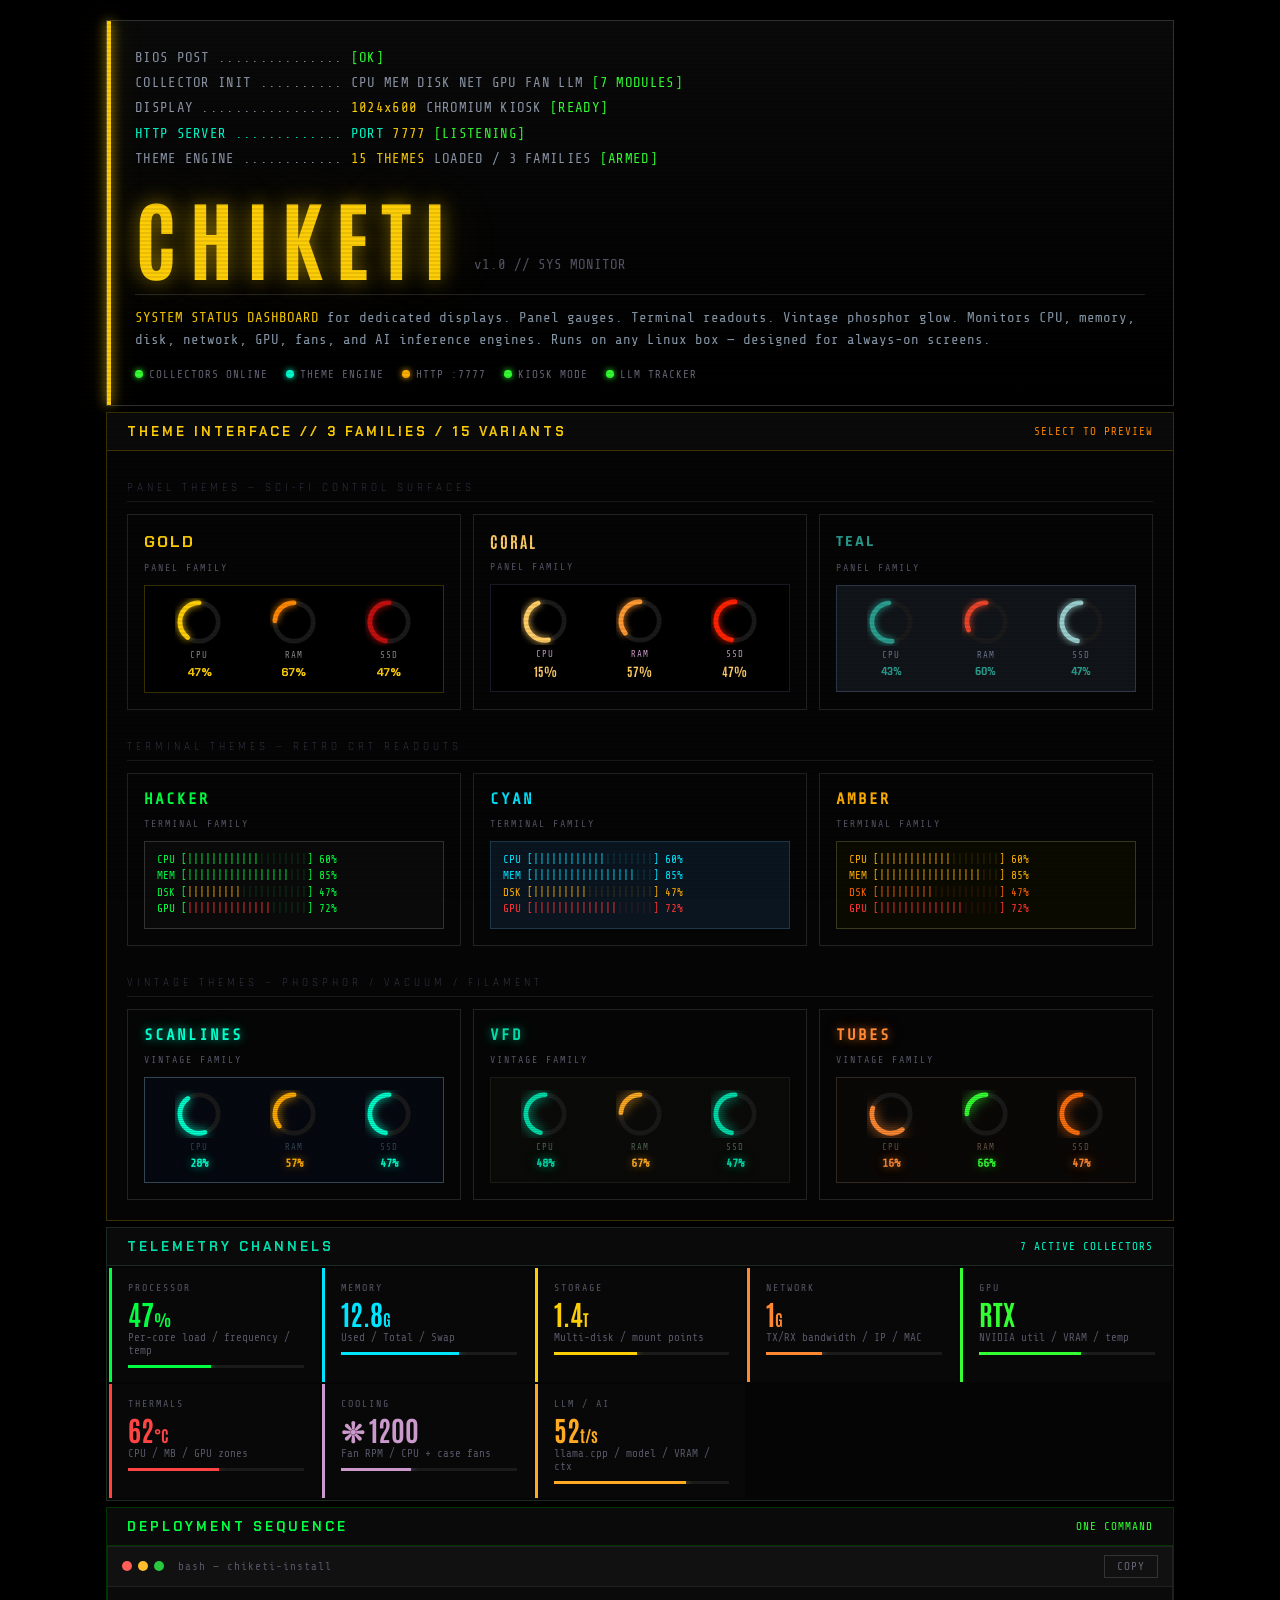
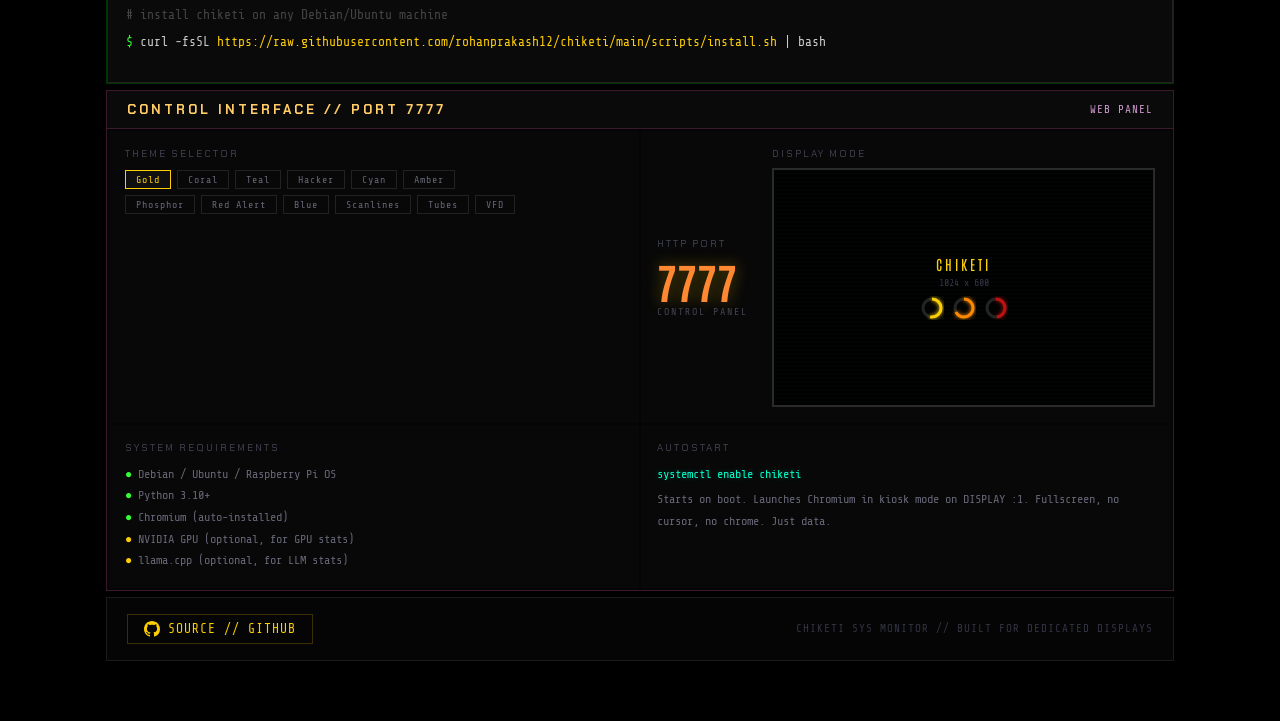
==== commit 034c3245: "Polish UI: fix donut overflow, thermal axis, label contrast, touch targets Design review pass across" ====
--- a/docs/index.html
+++ b/docs/index.html
@@ -79,9 +79,10 @@
 }
 .boot-line {
   font-family: 'Share Tech Mono', monospace;
-  font-size: 13px;
-  color: #556;
-  line-height: 1.7;
+  font-size: 14px;
+  color: #8b95a6;
+  line-height: 1.8;
+  letter-spacing: 0.3px;
   white-space: nowrap;
   overflow: hidden;
 }
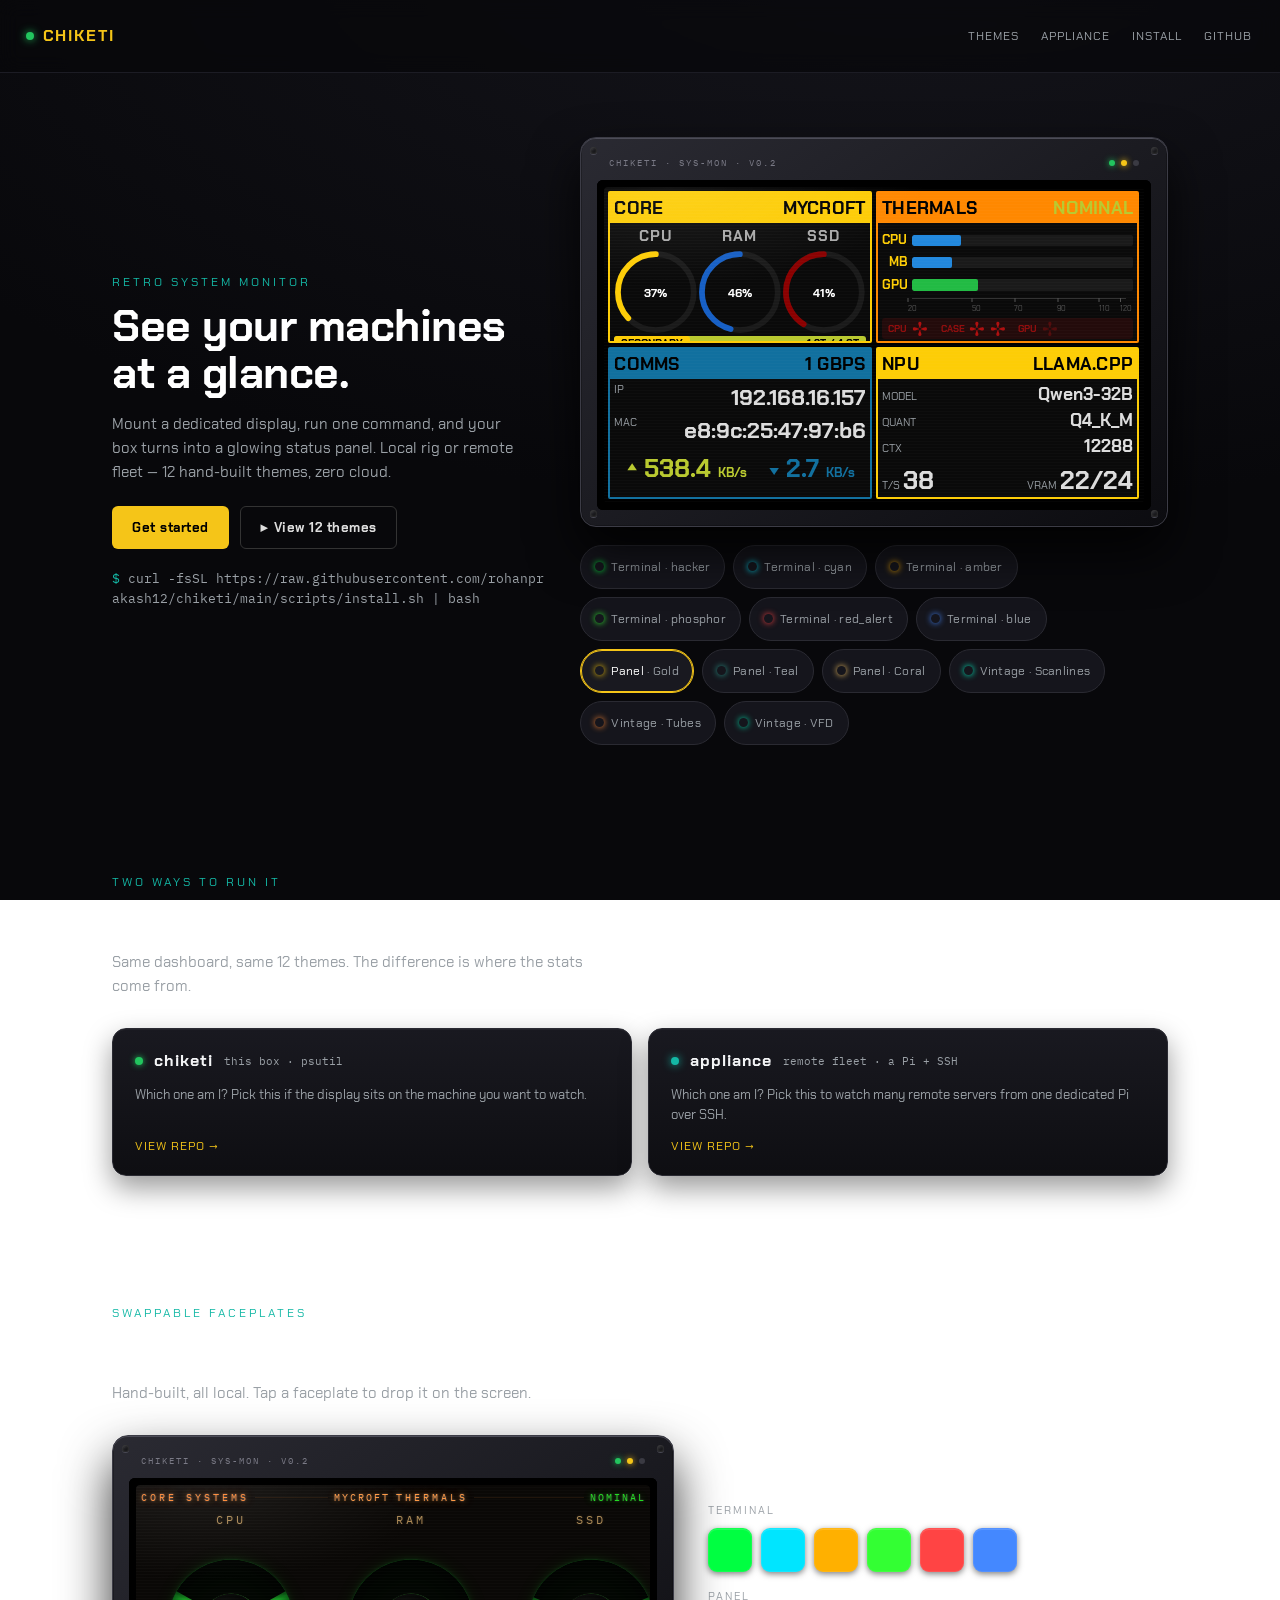
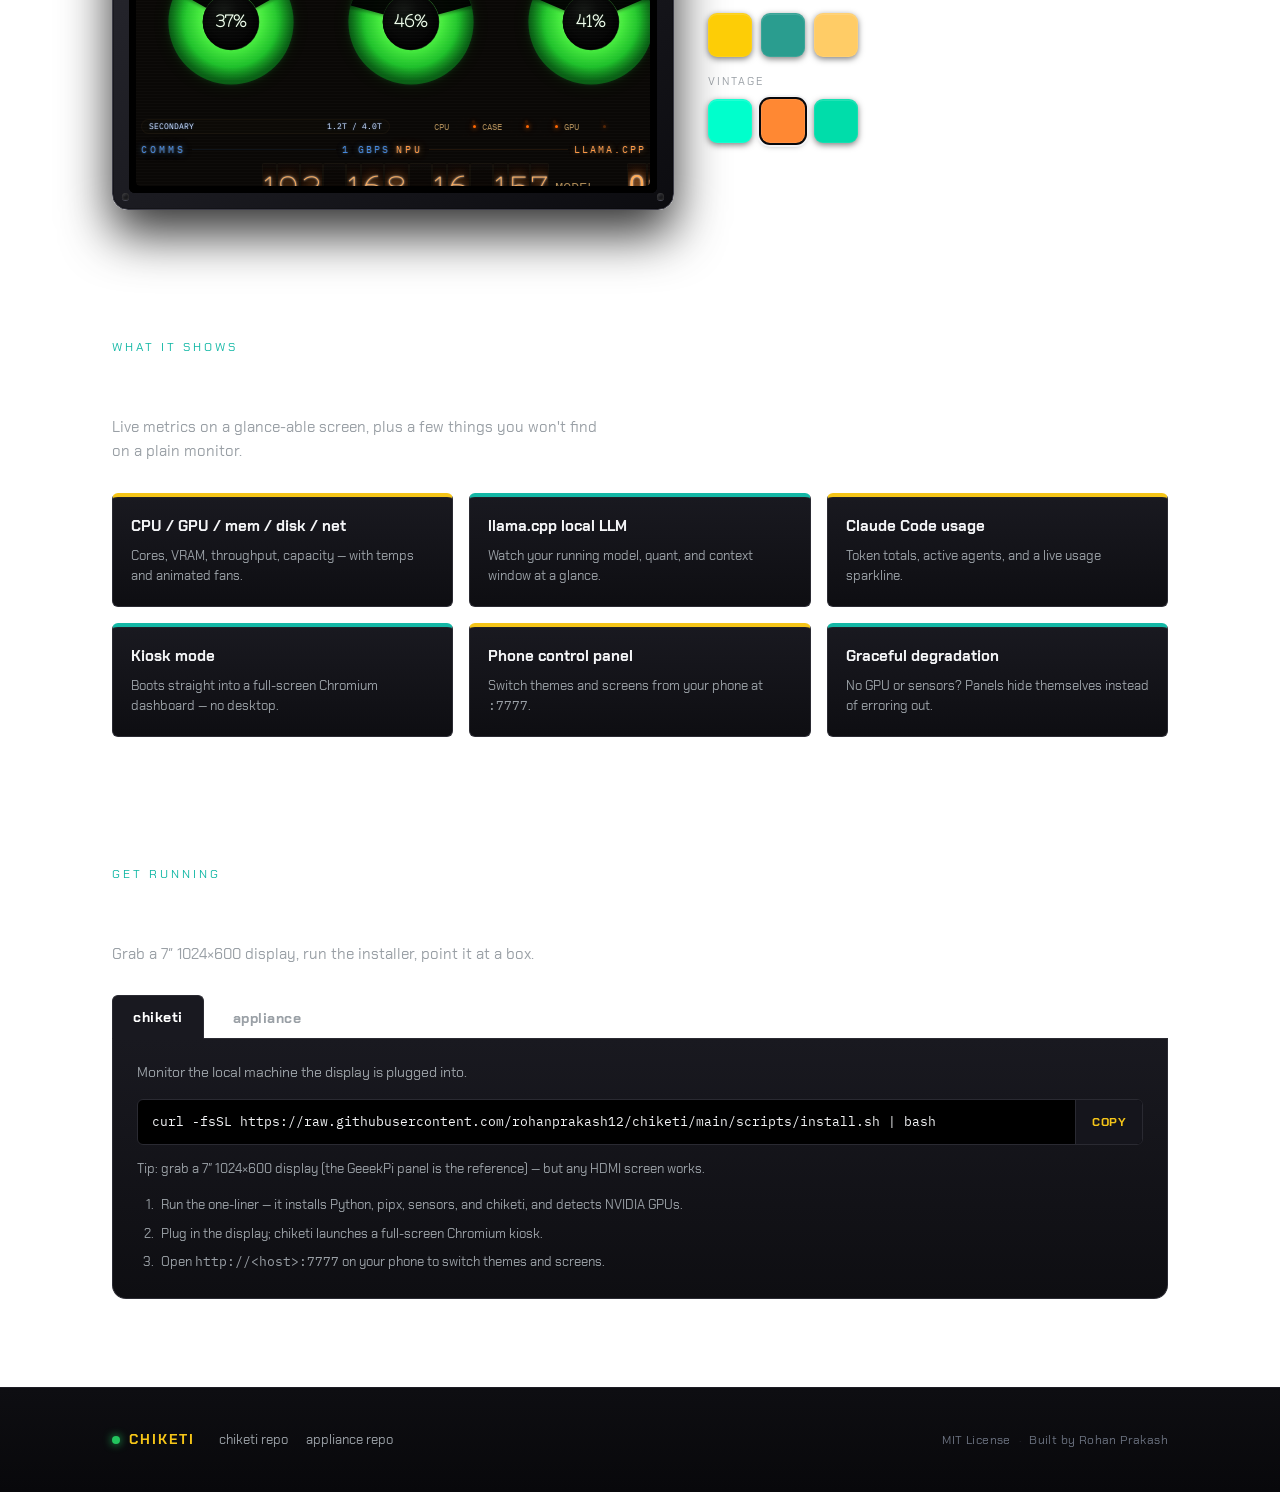
==== commit bc9e5ae3: "feat(site): promote family site to docs/index.html (replaces legacy landing) - git mv site-dev.html " ====
--- a/docs/index.html
+++ b/docs/index.html
@@ -1,1267 +1,228 @@
-<!DOCTYPE html>
-<html lang="en">
-<head>
-<meta charset="UTF-8">
-<meta name="viewport" content="width=device-width, initial-scale=1.0">
-<title>CHIKETI // System Monitor Dashboard</title>
-<link rel="preconnect" href="https://fonts.googleapis.com">
-<link rel="preconnect" href="https://fonts.gstatic.com" crossorigin>
-<link href="https://fonts.googleapis.com/css2?family=Antonio:wght@400;700&family=Chakra+Petch:wght@400;600;700&family=Rajdhani:wght@400;600;700&family=Share+Tech+Mono&display=swap" rel="stylesheet">
-<style>
-/* ═══════════════════════════════════════════════════
-   RESET & BASE
-   ═══════════════════════════════════════════════════ */
-*, *::before, *::after { margin: 0; padding: 0; box-sizing: border-box; }
-html { scroll-behavior: smooth; }
-body {
-  background: #000;
-  color: #cccccc;
-  font-family: 'Share Tech Mono', monospace;
-  overflow-x: hidden;
-  min-height: 100vh;
-}
-::selection { background: #FDCD06; color: #000; }
-
-/* ═══════════════════════════════════════════════════
-   SCANLINE OVERLAY (global CRT effect)
-   ═══════════════════════════════════════════════════ */
-body::after {
-  content: '';
-  position: fixed;
-  inset: 0;
-  background: repeating-linear-gradient(
-    0deg,
-    transparent,
-    transparent 2px,
-    rgba(0,0,0,0.08) 2px,
-    rgba(0,0,0,0.08) 4px
-  );
-  pointer-events: none;
-  z-index: 9999;
-}
-
-/* ═══════════════════════════════════════════════════
-   SCREEN FLICKER
-   ═══════════════════════════════════════════════════ */
-@keyframes flicker {
-  0%, 97%, 100% { opacity: 1; }
-  98% { opacity: 0.95; }
-  99% { opacity: 0.98; }
-}
-body { animation: flicker 8s infinite; }
-
-/* ═══════════════════════════════════════════════════
-   LAYOUT SHELL — the entire page is a "rack"
-   ═══════════════════════════════════════════════════ */
-.rack {
-  max-width: 1100px;
-  margin: 0 auto;
-  padding: 20px 16px 60px;
-}
-
-/* ═══════════════════════════════════════════════════
-   BOOT SEQUENCE HEADER
-   ═══════════════════════════════════════════════════ */
-.boot-sequence {
-  border: 1px solid #333;
-  padding: 24px 28px;
-  margin-bottom: 6px;
-  position: relative;
-  background: linear-gradient(180deg, #0a0a0a 0%, #000 100%);
-}
-.boot-sequence::before {
-  content: '';
-  position: absolute;
-  top: 0; left: 0;
-  width: 4px; height: 100%;
-  background: #FDCD06;
-  box-shadow: 0 0 12px #FDCD06, 0 0 30px rgba(253,205,6,0.3);
-}
-.boot-line {
-  font-family: 'Share Tech Mono', monospace;
-  font-size: 14px;
-  color: #8b95a6;
-  line-height: 1.8;
-  letter-spacing: 0.3px;
-  white-space: nowrap;
-  overflow: hidden;
-}
-.boot-line.active { color: #00FFCC; }
-.boot-line .ok { color: #33ff33; }
-.boot-line .warn { color: #FFB000; }
-.boot-line .val { color: #FDCD06; }
-
-/* title */
-.system-title {
-  margin-top: 20px;
-  display: flex;
-  align-items: baseline;
-  gap: 16px;
-  flex-wrap: wrap;
-}
-.system-title h1 {
-  font-family: 'Antonio', sans-serif;
-  font-size: clamp(52px, 10vw, 88px);
-  font-weight: 700;
-  letter-spacing: 12px;
-  color: #FDCD06;
-  text-shadow: 0 0 20px rgba(253,205,6,0.5), 0 0 60px rgba(253,205,6,0.2);
-  line-height: 1;
-}
-.system-title .version {
-  font-family: 'Share Tech Mono', monospace;
-  font-size: 14px;
-  color: #556;
-  align-self: flex-end;
-  padding-bottom: 8px;
-}
-
-/* subtitle readout */
-.sys-desc {
-  margin-top: 14px;
-  font-size: 14px;
-  color: #8899aa;
-  border-top: 1px solid #222;
-  padding-top: 12px;
-  line-height: 1.6;
-}
-.sys-desc strong { color: #FDCD06; font-weight: 400; }
-
-/* status LEDs row */
-.status-leds {
-  display: flex;
-  gap: 18px;
-  margin-top: 16px;
-  flex-wrap: wrap;
-}
-.led {
-  display: flex;
-  align-items: center;
-  gap: 6px;
-  font-size: 11px;
-  text-transform: uppercase;
-  letter-spacing: 1px;
-  color: #667;
-}
-.led::before {
-  content: '';
-  width: 8px; height: 8px;
-  border-radius: 50%;
-  display: inline-block;
-}
-.led.green::before { background: #33ff33; box-shadow: 0 0 6px #33ff33; }
-.led.amber::before { background: #FFB000; box-shadow: 0 0 6px #FFB000; animation: pulse-led 2s infinite; }
-.led.cyan::before { background: #00FFCC; box-shadow: 0 0 6px #00FFCC; }
-.led.red::before { background: #ff4444; box-shadow: 0 0 6px #ff4444; animation: pulse-led 1s infinite; }
-
-@keyframes pulse-led {
-  0%, 100% { opacity: 1; }
-  50% { opacity: 0.4; }
-}
-
-/* ═══════════════════════════════════════════════════
-   SECTION BEZEL — rack-panel look
-   ═══════════════════════════════════════════════════ */
-.bezel {
-  border: 1px solid #2a2a2a;
-  margin-top: 6px;
-  background: #050505;
-  position: relative;
-  overflow: hidden;
-}
-.bezel-header {
-  display: flex;
-  align-items: center;
-  justify-content: space-between;
-  padding: 10px 20px;
-  border-bottom: 1px solid #2a2a2a;
-  background: #0a0a0a;
-}
-.bezel-header .label {
-  font-family: 'Chakra Petch', sans-serif;
-  font-size: 13px;
-  font-weight: 700;
-  letter-spacing: 3px;
-  text-transform: uppercase;
-}
-.bezel-header .status {
-  font-size: 11px;
-  letter-spacing: 1px;
-  text-transform: uppercase;
-}
-.bezel-body { padding: 20px; }
-
-/* per-section accent coloring via data attr */
-.bezel[data-accent="gold"] { border-color: #3a3000; }
-.bezel[data-accent="gold"] .bezel-header { border-bottom-color: #3a3000; }
-.bezel[data-accent="gold"] .bezel-header .label { color: #FDCD06; }
-.bezel[data-accent="gold"] .bezel-header .status { color: #FF8800; }
-
-.bezel[data-accent="teal"] { border-color: #1a3a35; }
-.bezel[data-accent="teal"] .bezel-header { border-bottom-color: #1a3a35; }
-.bezel[data-accent="teal"] .bezel-header .label { color: #2A9D8F; }
-.bezel[data-accent="teal"] .bezel-header .status { color: #99CCCC; }
-
-.bezel[data-accent="coral"] { border-color: #3a1a2a; }
-.bezel[data-accent="coral"] .bezel-header { border-bottom-color: #3a1a2a; }
-.bezel[data-accent="coral"] .bezel-header .label { color: #FFCC66; }
-.bezel[data-accent="coral"] .bezel-header .status { color: #CC99CC; }
-
-.bezel[data-accent="vfd"] { border-color: #1a2a20; }
-.bezel[data-accent="vfd"] .bezel-header { border-bottom-color: #1a2a20; }
-.bezel[data-accent="vfd"] .bezel-header .label { color: #00DDAA; }
-.bezel[data-accent="vfd"] .bezel-header .status { color: #00FFCC; }
-
-.bezel[data-accent="tube"] { border-color: #332820; }
-.bezel[data-accent="tube"] .bezel-header { border-bottom-color: #332820; }
-.bezel[data-accent="tube"] .bezel-header .label { color: #FF8833; }
-.bezel[data-accent="tube"] .bezel-header .status { color: #FF6E0B; }
-
-.bezel[data-accent="term"] { border-color: #003300; }
-.bezel[data-accent="term"] .bezel-header { border-bottom-color: #003300; }
-.bezel[data-accent="term"] .bezel-header .label { color: #00ff41; }
-.bezel[data-accent="term"] .bezel-header .status { color: #33ff33; }
-
-/* ═══════════════════════════════════════════════════
-   THEME SHOWCASE — the selector interface
-   ═══════════════════════════════════════════════════ */
-.theme-grid {
-  display: grid;
-  grid-template-columns: repeat(auto-fit, minmax(310px, 1fr));
-  gap: 12px;
-}
-
-.theme-card {
-  border: 1px solid #222;
-  padding: 16px;
-  position: relative;
-  cursor: default;
-  transition: border-color 0.3s, box-shadow 0.3s;
-}
-.theme-card:hover {
-  border-color: var(--tc-accent);
-  box-shadow: 0 0 20px var(--tc-glow);
-}
-.theme-card-name {
-  font-family: var(--tc-font);
-  font-size: 16px;
-  font-weight: 700;
-  color: var(--tc-accent);
-  letter-spacing: 2px;
-  text-transform: uppercase;
-  margin-bottom: 10px;
-}
-.theme-card-family {
-  font-size: 10px;
-  color: #556;
-  letter-spacing: 2px;
-  text-transform: uppercase;
-  margin-bottom: 12px;
-}
-
-/* Mini dashboard preview inside each card */
-.mini-dash {
-  background: var(--tc-bg);
-  border: 1px solid var(--tc-border);
-  padding: 12px;
-  border-radius: 0;
-  display: grid;
-  grid-template-columns: 1fr 1fr 1fr;
-  gap: 10px;
-  position: relative;
-}
-/* scanline effect on vintage cards */
-.mini-dash.scanlined::after {
-  content: '';
-  position: absolute;
-  inset: 0;
-  background: repeating-linear-gradient(0deg, transparent, transparent 1px, rgba(0,0,0,0.15) 1px, rgba(0,0,0,0.15) 2px);
-  pointer-events: none;
-}
-
-/* donut gauge mini */
-.mini-gauge {
-  display: flex;
-  flex-direction: column;
-  align-items: center;
-  gap: 4px;
-}
-.mini-gauge svg { width: 48px; height: 48px; }
-.mini-gauge .gauge-label {
-  font-size: 9px;
-  letter-spacing: 1px;
-  color: var(--tc-dim);
-  text-transform: uppercase;
-}
-.mini-gauge .gauge-val {
-  font-family: var(--tc-font);
-  font-size: 12px;
-  color: var(--tc-accent);
-  font-weight: 700;
-}
-
-/* ═══════════════════════════════════════════════════
-   DONUT GAUGE ANIMATION
-   ═══════════════════════════════════════════════════ */
-@keyframes gauge-fill {
-  from { stroke-dashoffset: 113; }
-}
-.gauge-ring {
-  fill: none;
-  stroke-width: 4;
-  stroke-linecap: round;
-}
-.gauge-bg { stroke: #1a1a1a; }
-.gauge-fg { animation: gauge-fill 2s ease-out forwards; }
-
-/* ═══════════════════════════════════════════════════
-   SYSTEM READOUTS — the "what it monitors" section
-   ═══════════════════════════════════════════════════ */
-.readout-grid {
-  display: grid;
-  grid-template-columns: repeat(auto-fit, minmax(200px, 1fr));
-  gap: 2px;
-}
-.readout-cell {
-  background: #080808;
-  border-left: 3px solid var(--rc-color, #333);
-  padding: 14px 16px;
-  transition: background 0.2s;
-}
-.readout-cell:hover { background: #0e0e0e; }
-.readout-label {
-  font-size: 10px;
-  color: #556;
-  letter-spacing: 2px;
-  text-transform: uppercase;
-  margin-bottom: 6px;
-}
-.readout-value {
-  font-family: 'Antonio', sans-serif;
-  font-size: 28px;
-  font-weight: 700;
-  color: var(--rc-color, #ccc);
-  line-height: 1;
-}
-.readout-unit {
-  font-family: 'Share Tech Mono', monospace;
-  font-size: 11px;
-  color: #556;
-  margin-top: 4px;
-}
-.readout-bar {
-  margin-top: 8px;
-  height: 3px;
-  background: #1a1a1a;
-  position: relative;
-  overflow: hidden;
-}
-.readout-bar-fill {
-  height: 100%;
-  background: var(--rc-color, #555);
-  box-shadow: 0 0 8px var(--rc-color, #555);
-  animation: bar-grow 2.5s ease-out forwards;
-  transform-origin: left;
-}
-@keyframes bar-grow {
-  from { transform: scaleX(0); }
-}
-
-/* spinning fan */
-@keyframes spin-fan { to { transform: rotate(360deg); } }
-.fan-icon {
-  display: inline-block;
-  animation: spin-fan 1.5s linear infinite;
-  color: var(--rc-color, #ccc);
-}
-
-/* ═══════════════════════════════════════════════════
-   TERMINAL INSTALL BLOCK
-   ═══════════════════════════════════════════════════ */
-.terminal {
-  background: #0a0a0a;
-  border: 1px solid #222;
-  font-family: 'Share Tech Mono', monospace;
-  font-size: 13px;
-  overflow: hidden;
-}
-.terminal-bar {
-  display: flex;
-  align-items: center;
-  gap: 6px;
-  padding: 8px 14px;
-  background: #111;
-  border-bottom: 1px solid #222;
-}
-.terminal-dot {
-  width: 10px; height: 10px;
-  border-radius: 50%;
-}
-.terminal-dot:nth-child(1) { background: #ff5f57; }
-.terminal-dot:nth-child(2) { background: #ffbd2e; }
-.terminal-dot:nth-child(3) { background: #28c941; }
-.terminal-bar span {
-  margin-left: 8px;
-  font-size: 11px;
-  color: #556;
-  letter-spacing: 1px;
-}
-.terminal-body {
-  padding: 16px 18px;
-  line-height: 1.8;
-}
-.terminal-body .prompt { color: #33ff33; }
-.terminal-body .cmd { color: #ccc; }
-.terminal-body .comment { color: #444; }
-.terminal-body .url { color: #FDCD06; }
-.terminal-body .output { color: #556; }
-
-.copy-btn {
-  background: none;
-  border: 1px solid #333;
-  color: #667;
-  font-family: 'Share Tech Mono', monospace;
-  font-size: 11px;
-  padding: 4px 12px;
-  cursor: pointer;
-  letter-spacing: 1px;
-  transition: all 0.2s;
-  text-transform: uppercase;
-  margin-left: auto;
-}
-.copy-btn:hover { border-color: #33ff33; color: #33ff33; }
-.copy-btn.copied { border-color: #33ff33; color: #33ff33; }
-
-/* ═══════════════════════════════════════════════════
-   CONTROL PANEL VISUAL
-   ═══════════════════════════════════════════════════ */
-.ctrl-panel-visual {
-  display: grid;
-  grid-template-columns: 1fr 1fr;
-  gap: 2px;
-}
-@media (max-width: 600px) {
-  .ctrl-panel-visual { grid-template-columns: 1fr; }
-}
-.ctrl-block {
-  background: #080808;
-  padding: 16px;
-  position: relative;
-}
-.ctrl-block-label {
-  font-family: 'Chakra Petch', sans-serif;
-  font-size: 10px;
-  letter-spacing: 2px;
-  text-transform: uppercase;
-  color: #445;
-  margin-bottom: 10px;
-}
-.ctrl-theme-row {
-  display: flex;
-  gap: 6px;
-  flex-wrap: wrap;
-}
-.ctrl-chip {
-  font-size: 10px;
-  padding: 3px 10px;
-  border: 1px solid #222;
-  color: #667;
-  letter-spacing: 1px;
-  cursor: default;
-  transition: all 0.3s;
-}
-.ctrl-chip:hover {
-  border-color: var(--chip-color, #555);
-  color: var(--chip-color, #aaa);
-  box-shadow: 0 0 10px var(--chip-glow, transparent);
-}
-.ctrl-chip.active {
-  border-color: var(--chip-color, #555);
-  color: var(--chip-color, #aaa);
-  background: rgba(255,255,255,0.03);
-}
-
-/* port indicator */
-.port-display {
-  font-family: 'Antonio', sans-serif;
-  font-size: 42px;
-  font-weight: 700;
-  color: #FDCD06;
-  text-shadow: 0 0 15px rgba(253,205,6,0.4);
-  line-height: 1;
-}
-.port-label {
-  font-size: 10px;
-  color: #445;
-  letter-spacing: 2px;
-  margin-top: 4px;
-}
-
-/* kiosk indicator */
-.kiosk-vis {
-  width: 100%;
-  aspect-ratio: 16/10;
-  border: 2px solid #2a2a2a;
-  background: #000;
-  position: relative;
-  display: flex;
-  align-items: center;
-  justify-content: center;
-  overflow: hidden;
-}
-.kiosk-vis::after {
-  content: '';
-  position: absolute;
-  inset: 0;
-  background: repeating-linear-gradient(0deg, transparent, transparent 2px, rgba(0,255,200,0.02) 2px, rgba(0,255,200,0.02) 4px);
-  pointer-events: none;
-}
-.kiosk-inner {
-  text-align: center;
-}
-.kiosk-inner .k-title {
-  font-family: 'Antonio', sans-serif;
-  font-size: 14px;
-  color: #FDCD06;
-  letter-spacing: 3px;
-}
-.kiosk-inner .k-res {
-  font-size: 10px;
-  color: #334;
-  margin-top: 4px;
-}
-.kiosk-gauges {
-  display: flex;
-  gap: 8px;
-  margin-top: 8px;
-  justify-content: center;
-}
-.kiosk-gauges svg { width: 24px; height: 24px; }
-
-/* ═══════════════════════════════════════════════════
-   GITHUB LINK / FOOTER
-   ═══════════════════════════════════════════════════ */
-.footer-strip {
-  margin-top: 6px;
-  border: 1px solid #1a1a1a;
-  padding: 16px 20px;
-  display: flex;
-  align-items: center;
-  justify-content: space-between;
-  background: #050505;
-  flex-wrap: wrap;
-  gap: 12px;
-}
-.footer-strip a {
-  color: #FDCD06;
-  text-decoration: none;
-  font-size: 13px;
-  letter-spacing: 1px;
-  border: 1px solid #3a3000;
-  padding: 6px 16px;
-  transition: all 0.3s;
-  display: inline-flex;
-  align-items: center;
-  gap: 8px;
-}
-.footer-strip a:hover {
-  background: rgba(253,205,6,0.08);
-  box-shadow: 0 0 15px rgba(253,205,6,0.15);
-}
-.footer-strip .sig {
-  font-size: 11px;
-  color: #334;
-  letter-spacing: 1px;
-}
-
-/* ═══════════════════════════════════════════════════
-   TYPING CURSOR
-   ═══════════════════════════════════════════════════ */
-@keyframes blink-cursor {
-  0%, 100% { opacity: 1; }
-  50% { opacity: 0; }
-}
-.cursor {
-  display: inline-block;
-  width: 8px;
-  height: 15px;
-  background: #33ff33;
-  vertical-align: text-bottom;
-  animation: blink-cursor 1s step-end infinite;
-}
-
-/* ═══════════════════════════════════════════════════
-   NIXIE DIGIT EFFECT (for port number)
-   ═══════════════════════════════════════════════════ */
-@keyframes nixie-glow {
-  0%, 100% { text-shadow: 0 0 10px rgba(255,136,51,0.6), 0 0 30px rgba(255,136,51,0.3); }
-  50% { text-shadow: 0 0 15px rgba(255,136,51,0.8), 0 0 40px rgba(255,136,51,0.4); }
-}
-.nixie {
-  font-family: 'Antonio', sans-serif;
-  color: #FF8833;
-  animation: nixie-glow 3s ease-in-out infinite;
-}
-
-/* ═══════════════════════════════════════════════════
-   RESPONSIVE
-   ═══════════════════════════════════════════════════ */
-@media (max-width: 700px) {
-  .theme-grid { grid-template-columns: 1fr; }
-  .readout-grid { grid-template-columns: 1fr 1fr; }
-  .boot-line { font-size: 11px; }
-  .system-title h1 { letter-spacing: 6px; }
-}
-@media (max-width: 420px) {
-  .readout-grid { grid-template-columns: 1fr; }
-  .rack { padding: 10px 8px 40px; }
-}
-
-/* ═══════════════════════════════════════════════════
-   VFD text glow
-   ═══════════════════════════════════════════════════ */
-.vfd-text {
-  color: #00DDAA;
-  text-shadow: 0 0 8px rgba(0,221,170,0.6), 0 0 20px rgba(0,221,170,0.3);
-}
-.tube-text {
-  color: #FF8833;
-  text-shadow: 0 0 8px rgba(255,136,51,0.6), 0 0 20px rgba(255,136,51,0.3);
-}
-.scan-text {
-  color: #00FFCC;
-  text-shadow: 0 0 8px rgba(0,255,204,0.6), 0 0 20px rgba(0,255,204,0.3);
-}
-.gold-text {
-  color: #FDCD06;
-  text-shadow: 0 0 8px rgba(253,205,6,0.5), 0 0 20px rgba(253,205,6,0.2);
-}
-.hacker-text {
-  color: #00ff41;
-  text-shadow: 0 0 8px rgba(0,255,65,0.5), 0 0 20px rgba(0,255,65,0.2);
-}
-
-/* ═══════════════════════════════════════════════════
-   AMBIENT PULSE on bezels
-   ═══════════════════════════════════════════════════ */
-@keyframes ambient-left {
-  0%, 100% { opacity: 0.4; }
-  50% { opacity: 1; }
-}
-
-/* ═══════════════════════════════════════════════════
-   THEME FAMILY SEPARATOR
-   ═══════════════════════════════════════════════════ */
-.family-sep {
-  font-family: 'Rajdhani', sans-serif;
-  font-size: 11px;
-  letter-spacing: 4px;
-  text-transform: uppercase;
-  color: #334;
-  padding: 10px 0 6px;
-  border-bottom: 1px solid #1a1a1a;
-  margin-bottom: 12px;
-}
-
-/* terminal theme mini bars */
-.term-bar-row {
-  display: flex;
-  align-items: center;
-  gap: 8px;
-  margin-bottom: 4px;
-  font-size: 10px;
-}
-.term-bar-label {
-  width: 28px;
-  color: var(--tc-dim);
-  text-transform: uppercase;
-  letter-spacing: 1px;
-}
-.term-bar {
-  flex: 1;
-  height: 10px;
-  background: #111;
-  position: relative;
-  overflow: hidden;
-}
-.term-bar-fill {
-  height: 100%;
-  animation: bar-grow 2s ease-out forwards;
-  transform-origin: left;
-}
-.term-bar-val {
-  width: 32px;
-  text-align: right;
-  color: var(--tc-accent);
-  font-size: 10px;
-}
-
-/* ═══════════════════════════════════════════════════
-   ASCII bar for terminal cards
-   ═══════════════════════════════════════════════════ */
-.ascii-bar {
-  font-family: 'Share Tech Mono', monospace;
-  font-size: 11px;
-  line-height: 1.5;
-  color: var(--tc-accent);
-}
-.ascii-dim { opacity: 0.2; }
-</style>
-</head>
-<body>
-
-<div class="rack">
-
-  <!-- ═══════════════════════════════════════════
-       BOOT SEQUENCE / HEADER
-       ═══════════════════════════════════════════ -->
-  <div class="boot-sequence">
-    <div class="boot-line" id="boot-1">BIOS POST ............... <span class="ok">[OK]</span></div>
-    <div class="boot-line" id="boot-2">COLLECTOR INIT .......... CPU MEM DISK NET GPU FAN LLM <span class="ok">[7 MODULES]</span></div>
-    <div class="boot-line" id="boot-3">DISPLAY ................. <span class="val">1024x600</span> CHROMIUM KIOSK <span class="ok">[READY]</span></div>
-    <div class="boot-line active" id="boot-4">HTTP SERVER ............. PORT <span class="val">7777</span> <span class="ok">[LISTENING]</span></div>
-    <div class="boot-line" id="boot-5">THEME ENGINE ............ <span class="val">15 THEMES</span> LOADED / 3 FAMILIES <span class="ok">[ARMED]</span></div>
-
-    <div class="system-title">
-      <h1>CHIKETI</h1>
-      <span class="version">v1.0 // SYS MONITOR</span>
-    </div>
-
-    <div class="sys-desc">
-      <strong>SYSTEM STATUS DASHBOARD</strong> for dedicated displays.
-      Panel gauges. Terminal readouts. Vintage phosphor glow.
-      Monitors CPU, memory, disk, network, GPU, fans, and AI inference engines.
-      Runs on any Linux box &mdash; designed for always-on screens.
-    </div>
-
-    <div class="status-leds">
-      <span class="led green">Collectors Online</span>
-      <span class="led cyan">Theme Engine</span>
-      <span class="led amber">HTTP :7777</span>
-      <span class="led green">Kiosk Mode</span>
-      <span class="led green">LLM Tracker</span>
-    </div>
-  </div>
-
-  <!-- ═══════════════════════════════════════════
-       THEME SHOWCASE
-       ═══════════════════════════════════════════ -->
-  <div class="bezel" data-accent="gold">
-    <div class="bezel-header">
-      <span class="label">Theme Interface // 3 Families / 15 Variants</span>
-      <span class="status">Select to Preview</span>
-    </div>
-    <div class="bezel-body">
-
-      <!-- PANEL FAMILY -->
-      <div class="family-sep">Panel Themes &mdash; Sci-Fi Control Surfaces</div>
-      <div class="theme-grid" style="margin-bottom:20px;">
-
-        <!-- Gold -->
-        <div class="theme-card" style="--tc-accent:#FDCD06;--tc-glow:rgba(253,205,6,0.15);--tc-bg:#000;--tc-border:#3a3000;--tc-dim:#888;--tc-font:'Chakra Petch',sans-serif;">
-          <div class="theme-card-name" style="font-family:'Chakra Petch',sans-serif;">Gold</div>
-          <div class="theme-card-family">Panel Family</div>
-          <div class="mini-dash">
-            <div class="mini-gauge">
-              <svg viewBox="0 0 40 40"><circle class="gauge-ring gauge-bg" cx="20" cy="20" r="16" stroke="#1a1a1a"/><circle class="gauge-ring gauge-fg" cx="20" cy="20" r="16" stroke="#FDCD06" stroke-dasharray="60 113" stroke-dashoffset="113" transform="rotate(-90 20 20)" style="filter:drop-shadow(0 0 3px #FDCD06)"/></svg>
-              <span class="gauge-label">CPU</span>
-              <span class="gauge-val">47%</span>
-            </div>
-            <div class="mini-gauge">
-              <svg viewBox="0 0 40 40"><circle class="gauge-ring gauge-bg" cx="20" cy="20" r="16" stroke="#1a1a1a"/><circle class="gauge-ring gauge-fg" cx="20" cy="20" r="16" stroke="#FF8800" stroke-dasharray="76 113" stroke-dashoffset="113" transform="rotate(-90 20 20)" style="filter:drop-shadow(0 0 3px #FF8800)"/></svg>
-              <span class="gauge-label">RAM</span>
-              <span class="gauge-val">67%</span>
-            </div>
-            <div class="mini-gauge">
-              <svg viewBox="0 0 40 40"><circle class="gauge-ring gauge-bg" cx="20" cy="20" r="16" stroke="#1a1a1a"/><circle class="gauge-ring gauge-fg" cx="20" cy="20" r="16" stroke="#BF0F0F" stroke-dasharray="53 113" stroke-dashoffset="113" transform="rotate(-90 20 20)" style="filter:drop-shadow(0 0 3px #BF0F0F)"/></svg>
-              <span class="gauge-label">SSD</span>
-              <span class="gauge-val">47%</span>
-            </div>
+<!doctype html><html lang="en"><head>
+<!-- Hero/gallery dashboards render LIVE via site/dashboard.js + frozen data (site/data.js). Regenerate with scripts/gen_site_assets.py. -->
+<meta charset="utf-8"><meta name="viewport" content="width=device-width, initial-scale=1">
+<title>chiketi — retro system monitor</title>
+<link rel="stylesheet" href="site/site.css">
+</head><body>
+<div id="app">
+
+  <!-- ── sticky nav ── -->
+  <nav class="nav">
+    <div class="nav__brand">
+      <span class="led led--pulse" aria-hidden="true"></span>
+      <span class="nav__wordmark">CHIKETI</span>
+    </div>
+    <div class="nav__links">
+      <a href="#themes">Themes</a>
+      <a href="#appliance">Appliance</a>
+      <a href="#install">Install</a>
+      <a href="https://github.com/rohanprakash12/chiketi" aria-label="chiketi on GitHub">GitHub</a>
+    </div>
+  </nav>
+
+  <!-- ── hero ── -->
+  <section id="hero" class="section">
+    <div class="hero-copy">
+      <div class="eyebrow">Retro system monitor</div>
+      <h1>See your machines<br class="h1-break"> at a glance.</h1>
+      <p class="hero-sub">Mount a dedicated display, run one command, and your box turns into a glowing status panel. Local rig or remote fleet — 12 hand-built themes, zero cloud.</p>
+      <div class="hero-cta">
+        <a class="btn btn--primary" href="#install">Get started</a>
+        <a class="btn btn--ghost" href="#themes">&#9654; View 12 themes</a>
+      </div>
+      <div class="hero-install"><span class="prompt">$ </span>curl -fsSL https://raw.githubusercontent.com/rohanprakash12/chiketi/main/scripts/install.sh | bash</div>
+    </div>
+    <div class="hero-device">
+      <!-- device chassis framing a live dashboard -->
+      <div class="chassis">
+        <span class="screw screw--tl" aria-hidden="true"></span>
+        <span class="screw screw--tr" aria-hidden="true"></span>
+        <span class="screw screw--bl" aria-hidden="true"></span>
+        <span class="screw screw--br" aria-hidden="true"></span>
+
+        <div class="bezel-strip">
+          <span class="bezel-brand mono">CHIKETI &middot; SYS-MON &middot; v0.2</span>
+          <span class="bezel-leds" aria-hidden="true">
+            <span class="led led--bezel led--green"></span>
+            <span class="led led--bezel led--gold"></span>
+            <span class="led led--bezel led--off"></span>
+          </span>
+        </div>
+
+        <div class="screen">
+          <div class="screen-frame"><div id="hero-display" role="img" aria-label="Live chiketi dashboard preview"></div></div>
+          <div class="glass" aria-hidden="true"></div>
+        </div>
+      </div>
+
+      <div class="theme-chips" role="group" aria-label="Switch dashboard theme"><!-- chips injected by site.js --></div>
+    </div>
+  </section>
+
+  <!-- ── product family ── -->
+  <section id="appliance" class="section family">
+    <div class="family__head">
+      <div class="eyebrow">Two ways to run it</div>
+      <h2 class="section__title">One family, two boxes.</h2>
+      <p class="section__lead">Same dashboard, same 12 themes. The difference is where the stats come from.</p>
+    </div>
+
+    <div class="family__grid">
+      <a class="unit" href="https://github.com/rohanprakash12/chiketi">
+        <div class="unit__top">
+          <span class="led led--green" aria-hidden="true"></span>
+          <span class="unit__name">chiketi</span>
+          <span class="unit__tag mono">this box &middot; psutil</span>
+        </div>
+        <p class="unit__hint">Which one am I? Pick this if the display sits on the machine you want to watch.</p>
+        <span class="unit__cta">View repo &rarr;</span>
+      </a>
+
+      <a class="unit" href="https://github.com/rohanprakash12/chiketi-appliance">
+        <div class="unit__top">
+          <span class="led led--teal" aria-hidden="true"></span>
+          <span class="unit__name">appliance</span>
+          <span class="unit__tag mono">remote fleet &middot; a Pi + SSH</span>
+        </div>
+        <p class="unit__hint">Which one am I? Pick this to watch many remote servers from one dedicated Pi over SSH.</p>
+        <span class="unit__cta">View repo &rarr;</span>
+      </a>
+    </div>
+  </section>
+
+  <!-- ── theme gallery ── -->
+  <section id="themes" class="section gallery">
+    <div class="gallery__head">
+      <div class="eyebrow">Swappable faceplates</div>
+      <h2 class="section__title">12 themes &middot; 3 families.</h2>
+      <p class="section__lead">Hand-built, all local. Tap a faceplate to drop it on the screen.</p>
+    </div>
+
+    <div class="gallery__body">
+      <div class="gallery-device">
+        <div class="chassis">
+          <span class="screw screw--tl" aria-hidden="true"></span>
+          <span class="screw screw--tr" aria-hidden="true"></span>
+          <span class="screw screw--bl" aria-hidden="true"></span>
+          <span class="screw screw--br" aria-hidden="true"></span>
+          <div class="bezel-strip">
+            <span class="bezel-brand mono">CHIKETI &middot; SYS-MON &middot; v0.2</span>
+            <span class="bezel-leds" aria-hidden="true">
+              <span class="led led--bezel led--green"></span>
+              <span class="led led--bezel led--gold"></span>
+              <span class="led led--bezel led--off"></span>
+            </span>
           </div>
-        </div>
-
-        <!-- Coral -->
-        <div class="theme-card" style="--tc-accent:#FFCC66;--tc-glow:rgba(255,204,102,0.15);--tc-bg:#000;--tc-border:#1a1a2a;--tc-dim:#CC99CC;--tc-font:'Antonio',sans-serif;">
-          <div class="theme-card-name" style="font-family:'Antonio',sans-serif;">Coral</div>
-          <div class="theme-card-family">Panel Family</div>
-          <div class="mini-dash">
-            <div class="mini-gauge">
-              <svg viewBox="0 0 40 40"><circle class="gauge-ring gauge-bg" cx="20" cy="20" r="16" stroke="#1a1a2a"/><circle class="gauge-ring gauge-fg" cx="20" cy="20" r="16" stroke="#FFCC66" stroke-dasharray="47 113" stroke-dashoffset="113" transform="rotate(-90 20 20)" style="filter:drop-shadow(0 0 3px #FFCC66)"/></svg>
-              <span class="gauge-label" style="color:#CC99CC">CPU</span>
-              <span class="gauge-val" style="color:#FFCC66">15%</span>
-            </div>
-            <div class="mini-gauge">
-              <svg viewBox="0 0 40 40"><circle class="gauge-ring gauge-bg" cx="20" cy="20" r="16" stroke="#1a1a2a"/><circle class="gauge-ring gauge-fg" cx="20" cy="20" r="16" stroke="#FF9933" stroke-dasharray="64 113" stroke-dashoffset="113" transform="rotate(-90 20 20)" style="filter:drop-shadow(0 0 3px #FF9933)"/></svg>
-              <span class="gauge-label" style="color:#CC99CC">RAM</span>
-              <span class="gauge-val" style="color:#FFCC66">57%</span>
-            </div>
-            <div class="mini-gauge">
-              <svg viewBox="0 0 40 40"><circle class="gauge-ring gauge-bg" cx="20" cy="20" r="16" stroke="#1a1a2a"/><circle class="gauge-ring gauge-fg" cx="20" cy="20" r="16" stroke="#FF2200" stroke-dasharray="53 113" stroke-dashoffset="113" transform="rotate(-90 20 20)" style="filter:drop-shadow(0 0 3px #FF2200)"/></svg>
-              <span class="gauge-label" style="color:#CC99CC">SSD</span>
-              <span class="gauge-val" style="color:#FFCC66">47%</span>
-            </div>
+          <div class="screen">
+            <div class="screen-frame"><div id="gallery-display" role="img" aria-label="Theme gallery dashboard preview"></div></div>
+            <div class="glass" aria-hidden="true"></div>
           </div>
         </div>
-
-        <!-- Teal -->
-        <div class="theme-card" style="--tc-accent:#2A9D8F;--tc-glow:rgba(42,157,143,0.15);--tc-bg:#111419;--tc-border:#2F3749;--tc-dim:#6D748C;--tc-font:'Rajdhani',sans-serif;">
-          <div class="theme-card-name" style="font-family:'Rajdhani',sans-serif;">Teal</div>
-          <div class="theme-card-family">Panel Family</div>
-          <div class="mini-dash" style="background:#111419">
-            <div class="mini-gauge">
-              <svg viewBox="0 0 40 40"><circle class="gauge-ring gauge-bg" cx="20" cy="20" r="16" stroke="#2F3749"/><circle class="gauge-ring gauge-fg" cx="20" cy="20" r="16" stroke="#2A9D8F" stroke-dasharray="49 113" stroke-dashoffset="113" transform="rotate(-90 20 20)" style="filter:drop-shadow(0 0 3px #2A9D8F)"/></svg>
-              <span class="gauge-label" style="color:#6D748C">CPU</span>
-              <span class="gauge-val" style="color:#2A9D8F">43%</span>
-            </div>
-            <div class="mini-gauge">
-              <svg viewBox="0 0 40 40"><circle class="gauge-ring gauge-bg" cx="20" cy="20" r="16" stroke="#2F3749"/><circle class="gauge-ring gauge-fg" cx="20" cy="20" r="16" stroke="#E7442A" stroke-dasharray="68 113" stroke-dashoffset="113" transform="rotate(-90 20 20)" style="filter:drop-shadow(0 0 3px #E7442A)"/></svg>
-              <span class="gauge-label" style="color:#6D748C">RAM</span>
-              <span class="gauge-val" style="color:#2A9D8F">60%</span>
-            </div>
-            <div class="mini-gauge">
-              <svg viewBox="0 0 40 40"><circle class="gauge-ring gauge-bg" cx="20" cy="20" r="16" stroke="#2F3749"/><circle class="gauge-ring gauge-fg" cx="20" cy="20" r="16" stroke="#99CCCC" stroke-dasharray="53 113" stroke-dashoffset="113" transform="rotate(-90 20 20)" style="filter:drop-shadow(0 0 3px #99CCCC)"/></svg>
-              <span class="gauge-label" style="color:#6D748C">SSD</span>
-              <span class="gauge-val" style="color:#2A9D8F">47%</span>
-            </div>
-          </div>
-        </div>
-      </div>
-
-      <!-- TERMINAL FAMILY -->
-      <div class="family-sep">Terminal Themes &mdash; Retro CRT Readouts</div>
-      <div class="theme-grid" style="margin-bottom:20px;">
-
-        <!-- Hacker -->
-        <div class="theme-card" style="--tc-accent:#00ff41;--tc-glow:rgba(0,255,65,0.12);--tc-bg:#0a0a0a;--tc-border:#333;--tc-dim:#555;--tc-font:'Share Tech Mono',monospace;">
-          <div class="theme-card-name">Hacker</div>
-          <div class="theme-card-family">Terminal Family</div>
-          <div class="mini-dash" style="background:#0a0a0a;border-color:#333;display:block;padding:10px 12px;">
-            <div class="ascii-bar">CPU [<span style="color:#00ff41">||||||||||||</span><span class="ascii-dim">||||||||</span>] 60%</div>
-            <div class="ascii-bar">MEM [<span style="color:#00ff41">|||||||||||||||||</span><span class="ascii-dim">|||</span>] 85%</div>
-            <div class="ascii-bar">DSK [<span style="color:#ffb000">|||||||||</span><span class="ascii-dim">|||||||||||</span>] 47%</div>
-            <div class="ascii-bar">GPU [<span style="color:#ff3333">||||||||||||||</span><span class="ascii-dim">||||||</span>] 72%</div>
-          </div>
-        </div>
-
-        <!-- Cyan -->
-        <div class="theme-card" style="--tc-accent:#00e5ff;--tc-glow:rgba(0,229,255,0.12);--tc-bg:#0a1520;--tc-border:#1a3a4a;--tc-dim:#4a6a7a;--tc-font:'Share Tech Mono',monospace;">
-          <div class="theme-card-name" style="color:#00e5ff">Cyan</div>
-          <div class="theme-card-family">Terminal Family</div>
-          <div class="mini-dash" style="background:#0a1520;border-color:#1a3a4a;display:block;padding:10px 12px;">
-            <div class="ascii-bar" style="color:#00e5ff">CPU [<span>||||||||||||</span><span class="ascii-dim">||||||||</span>] 60%</div>
-            <div class="ascii-bar" style="color:#00e5ff">MEM [<span>|||||||||||||||||</span><span class="ascii-dim">|||</span>] 85%</div>
-            <div class="ascii-bar" style="color:#ffb000">DSK [<span>|||||||||</span><span class="ascii-dim">|||||||||||</span>] 47%</div>
-            <div class="ascii-bar" style="color:#ff3333">GPU [<span>||||||||||||||</span><span class="ascii-dim">||||||</span>] 72%</div>
-          </div>
-        </div>
-
-        <!-- Amber -->
-        <div class="theme-card" style="--tc-accent:#ffb000;--tc-glow:rgba(255,176,0,0.12);--tc-bg:#0a0a00;--tc-border:#3a3a1a;--tc-dim:#6a6a3a;--tc-font:'Share Tech Mono',monospace;">
-          <div class="theme-card-name" style="color:#ffb000">Amber</div>
-          <div class="theme-card-family">Terminal Family</div>
-          <div class="mini-dash" style="background:#0a0a00;border-color:#3a3a1a;display:block;padding:10px 12px;">
-            <div class="ascii-bar" style="color:#ffb000">CPU [<span>||||||||||||</span><span class="ascii-dim">||||||||</span>] 60%</div>
-            <div class="ascii-bar" style="color:#ffb000">MEM [<span>|||||||||||||||||</span><span class="ascii-dim">|||</span>] 85%</div>
-            <div class="ascii-bar" style="color:#ff6600">DSK [<span>|||||||||</span><span class="ascii-dim">|||||||||||</span>] 47%</div>
-            <div class="ascii-bar" style="color:#ff3333">GPU [<span>||||||||||||||</span><span class="ascii-dim">||||||</span>] 72%</div>
-          </div>
-        </div>
-      </div>
-
-      <!-- VINTAGE FAMILY -->
-      <div class="family-sep">Vintage Themes &mdash; Phosphor / Vacuum / Filament</div>
-      <div class="theme-grid">
-
-        <!-- Scanlines -->
-        <div class="theme-card" style="--tc-accent:#00FFCC;--tc-glow:rgba(0,255,204,0.15);--tc-bg:#060810;--tc-border:#334455;--tc-dim:#334455;--tc-font:'Share Tech Mono',monospace;">
-          <div class="theme-card-name scan-text">Scanlines</div>
-          <div class="theme-card-family">Vintage Family</div>
-          <div class="mini-dash scanlined" style="background:#060810;border-color:#334455">
-            <div class="mini-gauge">
-              <svg viewBox="0 0 40 40"><circle class="gauge-ring gauge-bg" cx="20" cy="20" r="16" stroke="#0C1018"/><circle class="gauge-ring gauge-fg" cx="20" cy="20" r="16" stroke="#00FFCC" stroke-dasharray="45 113" stroke-dashoffset="113" transform="rotate(-90 20 20)" style="filter:drop-shadow(0 0 4px #00FFCC)"/></svg>
-              <span class="gauge-label" style="color:#334455">CPU</span>
-              <span class="gauge-val scan-text">28%</span>
-            </div>
-            <div class="mini-gauge">
-              <svg viewBox="0 0 40 40"><circle class="gauge-ring gauge-bg" cx="20" cy="20" r="16" stroke="#0C1018"/><circle class="gauge-ring gauge-fg" cx="20" cy="20" r="16" stroke="#FFAA00" stroke-dasharray="64 113" stroke-dashoffset="113" transform="rotate(-90 20 20)" style="filter:drop-shadow(0 0 4px #FFAA00)"/></svg>
-              <span class="gauge-label" style="color:#334455">RAM</span>
-              <span class="gauge-val" style="color:#FFAA00;text-shadow:0 0 8px rgba(255,170,0,0.6)">57%</span>
-            </div>
-            <div class="mini-gauge">
-              <svg viewBox="0 0 40 40"><circle class="gauge-ring gauge-bg" cx="20" cy="20" r="16" stroke="#0C1018"/><circle class="gauge-ring gauge-fg" cx="20" cy="20" r="16" stroke="#00FFCC" stroke-dasharray="53 113" stroke-dashoffset="113" transform="rotate(-90 20 20)" style="filter:drop-shadow(0 0 4px #00FFCC)"/></svg>
-              <span class="gauge-label" style="color:#334455">SSD</span>
-              <span class="gauge-val scan-text">47%</span>
-            </div>
-          </div>
-        </div>
-
-        <!-- VFD -->
-        <div class="theme-card" style="--tc-accent:#00DDAA;--tc-glow:rgba(0,221,170,0.15);--tc-bg:#0A0A08;--tc-border:#1a1a16;--tc-dim:#556655;--tc-font:'Share Tech Mono',monospace;">
-          <div class="theme-card-name vfd-text">VFD</div>
-          <div class="theme-card-family">Vintage Family</div>
-          <div class="mini-dash scanlined" style="background:#0A0A08;border-color:#1a1a16">
-            <div class="mini-gauge">
-              <svg viewBox="0 0 40 40"><circle class="gauge-ring gauge-bg" cx="20" cy="20" r="16" stroke="#111"/><circle class="gauge-ring gauge-fg" cx="20" cy="20" r="16" stroke="#00DDAA" stroke-dasharray="54 113" stroke-dashoffset="113" transform="rotate(-90 20 20)" style="filter:drop-shadow(0 0 5px #00DDAA)"/></svg>
-              <span class="gauge-label" style="color:#556655">CPU</span>
-              <span class="gauge-val vfd-text">48%</span>
-            </div>
-            <div class="mini-gauge">
-              <svg viewBox="0 0 40 40"><circle class="gauge-ring gauge-bg" cx="20" cy="20" r="16" stroke="#111"/><circle class="gauge-ring gauge-fg" cx="20" cy="20" r="16" stroke="#FFAA22" stroke-dasharray="76 113" stroke-dashoffset="113" transform="rotate(-90 20 20)" style="filter:drop-shadow(0 0 5px #FFAA22)"/></svg>
-              <span class="gauge-label" style="color:#556655">RAM</span>
-              <span class="gauge-val" style="color:#FFAA22;text-shadow:0 0 8px rgba(255,170,34,0.6)">67%</span>
-            </div>
-            <div class="mini-gauge">
-              <svg viewBox="0 0 40 40"><circle class="gauge-ring gauge-bg" cx="20" cy="20" r="16" stroke="#111"/><circle class="gauge-ring gauge-fg" cx="20" cy="20" r="16" stroke="#00DDAA" stroke-dasharray="53 113" stroke-dashoffset="113" transform="rotate(-90 20 20)" style="filter:drop-shadow(0 0 5px #00DDAA)"/></svg>
-              <span class="gauge-label" style="color:#556655">SSD</span>
-              <span class="gauge-val vfd-text">47%</span>
-            </div>
-          </div>
-        </div>
-
-        <!-- Tubes -->
-        <div class="theme-card" style="--tc-accent:#FF8833;--tc-glow:rgba(255,136,51,0.15);--tc-bg:#0A0806;--tc-border:#332820;--tc-dim:#2A1E14;--tc-font:'Share Tech Mono',monospace;">
-          <div class="theme-card-name tube-text">Tubes</div>
-          <div class="theme-card-family">Vintage Family</div>
-          <div class="mini-dash scanlined" style="background:#0A0806;border-color:#332820">
-            <div class="mini-gauge">
-              <svg viewBox="0 0 40 40"><circle class="gauge-ring gauge-bg" cx="20" cy="20" r="16" stroke="#181210"/><circle class="gauge-ring gauge-fg" cx="20" cy="20" r="16" stroke="#FF8833" stroke-dasharray="40 113" stroke-dashoffset="113" transform="rotate(-90 20 20)" style="filter:drop-shadow(0 0 5px #FF8833)"/></svg>
-              <span class="gauge-label" style="color:#665544">CPU</span>
-              <span class="gauge-val tube-text">16%</span>
-            </div>
-            <div class="mini-gauge">
-              <svg viewBox="0 0 40 40"><circle class="gauge-ring gauge-bg" cx="20" cy="20" r="16" stroke="#181210"/><circle class="gauge-ring gauge-fg" cx="20" cy="20" r="16" stroke="#33ff33" stroke-dasharray="75 113" stroke-dashoffset="113" transform="rotate(-90 20 20)" style="filter:drop-shadow(0 0 5px #33ff33)"/></svg>
-              <span class="gauge-label" style="color:#665544">RAM</span>
-              <span class="gauge-val" style="color:#33ff33;text-shadow:0 0 8px rgba(51,255,51,0.5)">66%</span>
-            </div>
-            <div class="mini-gauge">
-              <svg viewBox="0 0 40 40"><circle class="gauge-ring gauge-bg" cx="20" cy="20" r="16" stroke="#181210"/><circle class="gauge-ring gauge-fg" cx="20" cy="20" r="16" stroke="#FF6E0B" stroke-dasharray="53 113" stroke-dashoffset="113" transform="rotate(-90 20 20)" style="filter:drop-shadow(0 0 5px #FF6E0B)"/></svg>
-              <span class="gauge-label" style="color:#665544">SSD</span>
-              <span class="gauge-val tube-text">47%</span>
-            </div>
-          </div>
-        </div>
-
-      </div>
-    </div>
-  </div>
-
-  <!-- ═══════════════════════════════════════════
-       SYSTEM READOUTS (what it monitors)
-       ═══════════════════════════════════════════ -->
-  <div class="bezel" data-accent="vfd">
-    <div class="bezel-header">
-      <span class="label">Telemetry Channels</span>
-      <span class="status">7 Active Collectors</span>
-    </div>
-    <div class="bezel-body" style="padding:2px;">
-      <div class="readout-grid">
-
-        <div class="readout-cell" style="--rc-color:#00ff41">
-          <div class="readout-label">Processor</div>
-          <div class="readout-value">47<span style="font-size:16px">%</span></div>
-          <div class="readout-unit">Per-core load / frequency / temp</div>
-          <div class="readout-bar"><div class="readout-bar-fill" style="width:47%"></div></div>
-        </div>
-
-        <div class="readout-cell" style="--rc-color:#00e5ff">
-          <div class="readout-label">Memory</div>
-          <div class="readout-value">12.8<span style="font-size:16px">G</span></div>
-          <div class="readout-unit">Used / Total / Swap</div>
-          <div class="readout-bar"><div class="readout-bar-fill" style="width:67%"></div></div>
-        </div>
-
-        <div class="readout-cell" style="--rc-color:#FDCD06">
-          <div class="readout-label">Storage</div>
-          <div class="readout-value">1.4<span style="font-size:16px">T</span></div>
-          <div class="readout-unit">Multi-disk / mount points</div>
-          <div class="readout-bar"><div class="readout-bar-fill" style="width:47%"></div></div>
-        </div>
-
-        <div class="readout-cell" style="--rc-color:#FF8833">
-          <div class="readout-label">Network</div>
-          <div class="readout-value">1<span style="font-size:16px">G</span></div>
-          <div class="readout-unit">TX/RX bandwidth / IP / MAC</div>
-          <div class="readout-bar"><div class="readout-bar-fill" style="width:32%"></div></div>
-        </div>
-
-        <div class="readout-cell" style="--rc-color:#33ff33">
-          <div class="readout-label">GPU</div>
-          <div class="readout-value">RTX</div>
-          <div class="readout-unit">NVIDIA util / VRAM / temp</div>
-          <div class="readout-bar"><div class="readout-bar-fill" style="width:58%"></div></div>
-        </div>
-
-        <div class="readout-cell" style="--rc-color:#ff4444">
-          <div class="readout-label">Thermals</div>
-          <div class="readout-value">62<span style="font-size:16px">&deg;C</span></div>
-          <div class="readout-unit">CPU / MB / GPU zones</div>
-          <div class="readout-bar"><div class="readout-bar-fill" style="width:52%"></div></div>
-        </div>
-
-        <div class="readout-cell" style="--rc-color:#CC99CC">
-          <div class="readout-label">Cooling</div>
-          <div class="readout-value"><span class="fan-icon">&#10058;</span> 1200</div>
-          <div class="readout-unit">Fan RPM / CPU + case fans</div>
-          <div class="readout-bar"><div class="readout-bar-fill" style="width:40%"></div></div>
-        </div>
-
-        <div class="readout-cell" style="--rc-color:#FFAA22">
-          <div class="readout-label">LLM / AI</div>
-          <div class="readout-value">52<span style="font-size:16px">t/s</span></div>
-          <div class="readout-unit">llama.cpp / model / VRAM / ctx</div>
-          <div class="readout-bar"><div class="readout-bar-fill" style="width:75%"></div></div>
-        </div>
-
-      </div>
-    </div>
-  </div>
-
-  <!-- ═══════════════════════════════════════════
-       INSTALLATION TERMINAL
-       ═══════════════════════════════════════════ -->
-  <div class="bezel" data-accent="term">
-    <div class="bezel-header">
-      <span class="label">Deployment Sequence</span>
-      <span class="status">One Command</span>
-    </div>
-    <div class="bezel-body" style="padding:0;">
-      <div class="terminal">
-        <div class="terminal-bar">
-          <div class="terminal-dot"></div>
-          <div class="terminal-dot"></div>
-          <div class="terminal-dot"></div>
-          <span>bash &mdash; chiketi-install</span>
-          <button class="copy-btn" onclick="copyInstall(this)">COPY</button>
-        </div>
-        <div class="terminal-body">
-          <div><span class="comment"># install chiketi on any Debian/Ubuntu machine</span></div>
-          <div style="margin-top:4px;">
-            <span class="prompt">$ </span><span class="cmd">curl -fsSL </span><span class="url" id="install-url">https://raw.githubusercontent.com/rohanprakash12/chiketi/main/scripts/install.sh</span><span class="cmd"> | bash</span>
-          </div>
-          <div style="margin-top:12px;" class="output" id="install-output"></div>
-        </div>
-      </div>
-    </div>
-  </div>
-
-  <!-- ═══════════════════════════════════════════
-       CONTROL PANEL CONCEPT
-       ═══════════════════════════════════════════ -->
-  <div class="bezel" data-accent="coral">
-    <div class="bezel-header">
-      <span class="label">Control Interface // Port 7777</span>
-      <span class="status">Web Panel</span>
-    </div>
-    <div class="bezel-body" style="padding:2px;">
-      <div class="ctrl-panel-visual">
-
-        <div class="ctrl-block">
-          <div class="ctrl-block-label">Theme Selector</div>
-          <div class="ctrl-theme-row">
-            <span class="ctrl-chip active" style="--chip-color:#FDCD06;--chip-glow:rgba(253,205,6,0.2)">Gold</span>
-            <span class="ctrl-chip" style="--chip-color:#FFCC66;--chip-glow:rgba(255,204,102,0.2)">Coral</span>
-            <span class="ctrl-chip" style="--chip-color:#2A9D8F;--chip-glow:rgba(42,157,143,0.2)">Teal</span>
-            <span class="ctrl-chip" style="--chip-color:#00ff41;--chip-glow:rgba(0,255,65,0.2)">Hacker</span>
-            <span class="ctrl-chip" style="--chip-color:#00e5ff;--chip-glow:rgba(0,229,255,0.2)">Cyan</span>
-            <span class="ctrl-chip" style="--chip-color:#ffb000;--chip-glow:rgba(255,176,0,0.2)">Amber</span>
-          </div>
-          <div class="ctrl-theme-row" style="margin-top:6px;">
-            <span class="ctrl-chip" style="--chip-color:#33ff33;--chip-glow:rgba(51,255,51,0.2)">Phosphor</span>
-            <span class="ctrl-chip" style="--chip-color:#ff4444;--chip-glow:rgba(255,68,68,0.2)">Red Alert</span>
-            <span class="ctrl-chip" style="--chip-color:#4488ff;--chip-glow:rgba(68,136,255,0.2)">Blue</span>
-            <span class="ctrl-chip" style="--chip-color:#00FFCC;--chip-glow:rgba(0,255,204,0.2)">Scanlines</span>
-            <span class="ctrl-chip" style="--chip-color:#FF8833;--chip-glow:rgba(255,136,51,0.2)">Tubes</span>
-            <span class="ctrl-chip" style="--chip-color:#00DDAA;--chip-glow:rgba(0,221,170,0.2)">VFD</span>
-          </div>
-        </div>
-
-        <div class="ctrl-block" style="display:flex;align-items:center;gap:24px;">
-          <div>
-            <div class="ctrl-block-label">HTTP Port</div>
-            <div class="port-display nixie">7777</div>
-            <div class="port-label">CONTROL PANEL</div>
-          </div>
-          <div style="flex:1;">
-            <div class="ctrl-block-label" style="margin-bottom:8px;">Display Mode</div>
-            <div class="kiosk-vis">
-              <div class="kiosk-inner">
-                <div class="k-title">CHIKETI</div>
-                <div class="k-res">1024 x 600</div>
-                <div class="kiosk-gauges">
-                  <svg viewBox="0 0 24 24"><circle fill="none" cx="12" cy="12" r="9" stroke="#222" stroke-width="3"/><circle fill="none" cx="12" cy="12" r="9" stroke="#FDCD06" stroke-width="3" stroke-dasharray="30 57" transform="rotate(-90 12 12)" style="filter:drop-shadow(0 0 2px #FDCD06)"/></svg>
-                  <svg viewBox="0 0 24 24"><circle fill="none" cx="12" cy="12" r="9" stroke="#222" stroke-width="3"/><circle fill="none" cx="12" cy="12" r="9" stroke="#FF8800" stroke-width="3" stroke-dasharray="38 57" transform="rotate(-90 12 12)" style="filter:drop-shadow(0 0 2px #FF8800)"/></svg>
-                  <svg viewBox="0 0 24 24"><circle fill="none" cx="12" cy="12" r="9" stroke="#222" stroke-width="3"/><circle fill="none" cx="12" cy="12" r="9" stroke="#BF0F0F" stroke-width="3" stroke-dasharray="27 57" transform="rotate(-90 12 12)" style="filter:drop-shadow(0 0 2px #BF0F0F)"/></svg>
-                </div>
-              </div>
-            </div>
-          </div>
-        </div>
-
-        <div class="ctrl-block">
-          <div class="ctrl-block-label">System Requirements</div>
-          <div style="font-size:12px;color:#667;line-height:1.8;">
-            <div><span style="color:#33ff33">&#9679;</span> Debian / Ubuntu / Raspberry Pi OS</div>
-            <div><span style="color:#33ff33">&#9679;</span> Python 3.10+</div>
-            <div><span style="color:#33ff33">&#9679;</span> Chromium (auto-installed)</div>
-            <div><span style="color:#FDCD06">&#9679;</span> NVIDIA GPU (optional, for GPU stats)</div>
-            <div><span style="color:#FDCD06">&#9679;</span> llama.cpp (optional, for LLM stats)</div>
-          </div>
-        </div>
-
-        <div class="ctrl-block">
-          <div class="ctrl-block-label">Autostart</div>
-          <div style="font-size:12px;color:#667;line-height:1.8;">
-            <div style="color:#00FFCC;text-shadow:0 0 6px rgba(0,255,204,0.3)">systemctl enable chiketi</div>
-            <div style="margin-top:4px;">Starts on boot. Launches Chromium in kiosk mode on DISPLAY :1. Fullscreen, no cursor, no chrome. Just data.</div>
-          </div>
-        </div>
-
-      </div>
-    </div>
-  </div>
-
-  <!-- ═══════════════════════════════════════════
-       FOOTER
-       ═══════════════════════════════════════════ -->
-  <div class="footer-strip">
-    <a href="https://github.com/rohanprakash12/chiketi" target="_blank" rel="noopener">
-      <svg width="16" height="16" viewBox="0 0 16 16" fill="currentColor"><path d="M8 0C3.58 0 0 3.58 0 8c0 3.54 2.29 6.53 5.47 7.59.4.07.55-.17.55-.38 0-.19-.01-.82-.01-1.49-2.01.37-2.53-.49-2.69-.94-.09-.23-.48-.94-.82-1.13-.28-.15-.68-.52-.01-.53.63-.01 1.08.58 1.23.82.72 1.21 1.87.87 2.33.66.07-.52.28-.87.51-1.07-1.78-.2-3.64-.89-3.64-3.95 0-.87.31-1.59.82-2.15-.08-.2-.36-1.02.08-2.12 0 0 .67-.21 2.2.82.64-.18 1.32-.27 2-.27.68 0 1.36.09 2 .27 1.53-1.04 2.2-.82 2.2-.82.44 1.1.16 1.92.08 2.12.51.56.82 1.27.82 2.15 0 3.07-1.87 3.75-3.65 3.95.29.25.54.73.54 1.48 0 1.07-.01 1.93-.01 2.2 0 .21.15.46.55.38A8.013 8.013 0 0016 8c0-4.42-3.58-8-8-8z"/></svg>
-      SOURCE // GITHUB
-    </a>
-    <span class="sig">CHIKETI SYS MONITOR // BUILT FOR DEDICATED DISPLAYS</span>
-  </div>
+      </div>
+
+      <div class="swatches" role="group" aria-label="Choose a dashboard theme"><!-- swatches injected by site.js --></div>
+    </div>
+  </section>
+
+  <!-- ── what it shows ── -->
+  <section id="features" class="section features">
+    <div class="features__head">
+      <div class="eyebrow">What it shows</div>
+      <h2 class="section__title">Everything your box is doing.</h2>
+      <p class="section__lead">Live metrics on a glance-able screen, plus a few things you won't find on a plain monitor.</p>
+    </div>
+
+    <div class="features__grid">
+      <article class="feat feat--gold">
+        <h3 class="feat__title">CPU / GPU / mem / disk / net</h3>
+        <p class="feat__line">Cores, VRAM, throughput, capacity &mdash; with temps and animated fans.</p>
+      </article>
+      <article class="feat feat--teal">
+        <h3 class="feat__title">llama.cpp local LLM</h3>
+        <p class="feat__line">Watch your running model, quant, and context window at a glance.</p>
+      </article>
+      <article class="feat feat--gold">
+        <h3 class="feat__title">Claude Code usage</h3>
+        <p class="feat__line">Token totals, active agents, and a live usage sparkline.</p>
+      </article>
+      <article class="feat feat--teal">
+        <h3 class="feat__title">Kiosk mode</h3>
+        <p class="feat__line">Boots straight into a full-screen Chromium dashboard &mdash; no desktop.</p>
+      </article>
+      <article class="feat feat--gold">
+        <h3 class="feat__title">Phone control panel</h3>
+        <p class="feat__line">Switch themes and screens from your phone at <span class="mono">:7777</span>.</p>
+      </article>
+      <article class="feat feat--teal">
+        <h3 class="feat__title">Graceful degradation</h3>
+        <p class="feat__line">No GPU or sensors? Panels hide themselves instead of erroring out.</p>
+      </article>
+    </div>
+  </section>
+
+  <!-- ── install ── -->
+  <section id="install" class="section install">
+    <div class="install__head">
+      <div class="eyebrow">Get running</div>
+      <h2 class="section__title">One command, then a screen.</h2>
+      <p class="section__lead">Grab a 7&Prime; 1024&times;600 display, run the installer, point it at a box.</p>
+    </div>
+
+    <div class="tabs" role="tablist" aria-label="Choose what to install">
+      <button class="tab active" role="tab" id="tab-chiketi" aria-selected="true" aria-controls="panel-chiketi" data-panel="panel-chiketi" type="button">chiketi</button>
+      <button class="tab" role="tab" id="tab-appliance" aria-selected="false" aria-controls="panel-appliance" data-panel="panel-appliance" type="button" tabindex="-1">appliance</button>
+    </div>
+
+    <div class="tab-panel" id="panel-chiketi" role="tabpanel" aria-labelledby="tab-chiketi" tabindex="0">
+      <p class="tab-panel__lead">Monitor the local machine the display is plugged into.</p>
+      <div class="cmd">
+        <code class="cmd__code mono">curl -fsSL https://raw.githubusercontent.com/rohanprakash12/chiketi/main/scripts/install.sh | bash</code>
+        <button class="cmd__copy" type="button" data-copy="curl -fsSL https://raw.githubusercontent.com/rohanprakash12/chiketi/main/scripts/install.sh | bash">Copy</button>
+      </div>
+      <p class="nudge">Tip: grab a 7&Prime; 1024&times;600 display (the GeeekPi panel is the reference) &mdash; but any HDMI screen works.</p>
+      <ol class="steps">
+        <li>Run the one-liner &mdash; it installs Python, pipx, sensors, and chiketi, and detects NVIDIA GPUs.</li>
+        <li>Plug in the display; chiketi launches a full-screen Chromium kiosk.</li>
+        <li>Open <span class="mono">http://&lt;host&gt;:7777</span> on your phone to switch themes and screens.</li>
+      </ol>
+    </div>
+
+    <div class="tab-panel" id="panel-appliance" role="tabpanel" aria-labelledby="tab-appliance" tabindex="0" hidden>
+      <p class="tab-panel__lead">Run on a Raspberry Pi and watch remote servers over SSH &mdash; nothing to install on them.</p>
+      <div class="cmd">
+        <code class="cmd__code mono">curl -fsSL https://raw.githubusercontent.com/rohanprakash12/chiketi-appliance/main/scripts/install.sh | bash</code>
+        <button class="cmd__copy" type="button" data-copy="curl -fsSL https://raw.githubusercontent.com/rohanprakash12/chiketi-appliance/main/scripts/install.sh | bash">Copy</button>
+      </div>
+      <p class="nudge">Tip: grab a 7&Prime; 1024&times;600 display for the Pi &mdash; the dashboard renders on its HDMI out.</p>
+      <ol class="steps">
+        <li>Run the one-liner on a Raspberry Pi (or any Debian/Ubuntu box).</li>
+        <li>Run <span class="mono">chiketi-appliance</span>; a browser setup wizard opens on port 7777.</li>
+        <li>Add servers, drop in an SSH key, pick a theme &mdash; then start monitoring.</li>
+      </ol>
+    </div>
+  </section>
+
+  <!-- ── footer ── -->
+  <footer class="site-footer">
+    <div class="footer__inner">
+      <div class="footer__brand">
+        <span class="led" aria-hidden="true"></span>
+        <span class="footer__wordmark">CHIKETI</span>
+      </div>
+      <nav class="footer__links" aria-label="Footer">
+        <a href="https://github.com/rohanprakash12/chiketi" aria-label="chiketi repository on GitHub">chiketi repo</a>
+        <a href="https://github.com/rohanprakash12/chiketi-appliance" aria-label="chiketi-appliance repository on GitHub">appliance repo</a>
+      </nav>
+      <div class="footer__meta">
+        <span class="footer__license">MIT License</span>
+        <span class="footer__sep" aria-hidden="true">&middot;</span>
+        <span class="footer__by">Built by Rohan Prakash</span>
+      </div>
+    </div>
+  </footer>
 
 </div>
-
-<script>
-/* ═══════════════════════════════════════════
-   BOOT SEQUENCE ANIMATION
-   ═══════════════════════════════════════════ */
-(function() {
-  const lines = document.querySelectorAll('.boot-line');
-  lines.forEach((line, i) => {
-    line.style.opacity = '0';
-    line.style.transform = 'translateX(-10px)';
-    line.style.transition = 'opacity 0.4s, transform 0.4s';
-    setTimeout(() => {
-      line.style.opacity = '1';
-      line.style.transform = 'translateX(0)';
-    }, 200 + i * 180);
-  });
-})();
-
-/* ═══════════════════════════════════════════
-   TERMINAL TYPING EFFECT
-   ═══════════════════════════════════════════ */
-(function() {
-  const output = document.getElementById('install-output');
-  const lines = [
-    '>> Detecting platform ........ x86_64',
-    '>> Installing dependencies ... python3 chromium-browser',
-    '>> Creating virtualenv ....... /opt/chiketi',
-    '>> Installing chiketi ........ pip install chiketi',
-    '>> Enabling service .......... systemctl enable chiketi',
-    '>> Starting dashboard ........ http://localhost:7777',
-    '',
-    '<span class="ok" style="color:#33ff33">CHIKETI ONLINE</span> // 15 themes loaded // collectors armed'
-  ];
-  let lineIdx = 0;
-  let charIdx = 0;
-  let currentText = '';
-
-  function typeNext() {
-    if (lineIdx >= lines.length) {
-      output.innerHTML += '<br><span class="cursor"></span>';
-      return;
-    }
-    const raw = lines[lineIdx];
-    // For HTML lines, just insert whole
-    if (raw.includes('<span')) {
-      output.innerHTML += raw + '<br>';
-      lineIdx++;
-      setTimeout(typeNext, 300);
-      return;
-    }
-    if (charIdx < raw.length) {
-      currentText += raw[charIdx];
-      charIdx++;
-      // Render all completed lines + current partial
-      let html = '';
-      for (let i = 0; i < lineIdx; i++) {
-        html += lines[i] + '<br>';
-      }
-      html += currentText + '<span class="cursor"></span>';
-      output.innerHTML = html;
-      setTimeout(typeNext, 12 + Math.random() * 18);
-    } else {
-      currentText = '';
-      charIdx = 0;
-      lineIdx++;
-      output.innerHTML = output.innerHTML.replace('<span class="cursor"></span>', '<br>');
-      setTimeout(typeNext, 200);
-    }
-  }
-
-  // Start typing after boot sequence
-  setTimeout(typeNext, 1800);
-})();
-
-/* ═══════════════════════════════════════════
-   COPY BUTTON
-   ═══════════════════════════════════════════ */
-function copyInstall(btn) {
-  const cmd = 'curl -fsSL https://raw.githubusercontent.com/rohanprakash12/chiketi/main/scripts/install.sh | bash';
-  navigator.clipboard.writeText(cmd).then(() => {
-    btn.textContent = 'COPIED';
-    btn.classList.add('copied');
-    setTimeout(() => {
-      btn.textContent = 'COPY';
-      btn.classList.remove('copied');
-    }, 2000);
-  });
-}
-
-/* ═══════════════════════════════════════════
-   ANIMATE READOUT VALUES (count up)
-   ═══════════════════════════════════════════ */
-(function() {
-  const observer = new IntersectionObserver((entries) => {
-    entries.forEach(entry => {
-      if (entry.isIntersecting) {
-        entry.target.querySelectorAll('.readout-bar-fill').forEach(bar => {
-          bar.style.animationPlayState = 'running';
-        });
-      }
-    });
-  }, { threshold: 0.2 });
-
-  document.querySelectorAll('.readout-grid').forEach(grid => observer.observe(grid));
-})();
-
-/* ═══════════════════════════════════════════
-   THEME CHIP INTERACTION
-   ═══════════════════════════════════════════ */
-document.querySelectorAll('.ctrl-chip').forEach(chip => {
-  chip.addEventListener('click', function() {
-    document.querySelectorAll('.ctrl-chip').forEach(c => c.classList.remove('active'));
-    this.classList.add('active');
-  });
-});
-
-/* ═══════════════════════════════════════════
-   SUBTLE GAUGE PULSE (re-trigger periodically)
-   ═══════════════════════════════════════════ */
-(function() {
-  setInterval(() => {
-    document.querySelectorAll('.gauge-fg').forEach(el => {
-      const dash = el.getAttribute('stroke-dasharray');
-      el.style.animation = 'none';
-      el.offsetHeight; // reflow
-      el.style.animation = '';
-    });
-  }, 15000);
-})();
-</script>
-
-</body>
-</html>
+<script src="site/data.js"></script>
+<script src="site/dashboard.js"></script>
+<script src="site/site.js"></script>
+</body></html>
--- a/docs/site/site.css
+++ b/docs/site/site.css
@@ -0,0 +1,766 @@
+@import url("dashboard.css");
+
+/* ============================================================
+   chiketi family site — base styles + design tokens
+   Art direction: "the dashboard, mounted in hardware" (A+C blend)
+   Hardware-dark palette; Chakra Petch display (from dashboard.css).
+   ============================================================ */
+
+/* ---- design tokens ---- */
+:root {
+  /* hardware-dark base */
+  --bg: #08080b;
+  --bg-2: #0e0e12;
+  --panel: #15151c;
+  --panel-2: #191920;
+  --line: #2a2a32;
+  --line-2: #1c1c24;
+
+  /* ink / text */
+  --ink: #f3f4f6;
+  --ink-strong: #ffffff;
+  --ink-2: #9aa0a6;
+  --ink-3: #6b7280;
+
+  /* product accent colors */
+  --gold: #F5C518;
+  --teal: #14b8a6;
+  --coral: #ff7a6b;
+  --green: #22c55e;
+
+  /* chassis / metal */
+  --metal-hi: #4c4c57;
+  --metal-edge: #3c3c46;
+
+  /* layout */
+  --maxw: 1100px;
+  --radius: 14px;
+  --radius-sm: 6px;
+
+  /* type */
+  --font-display: 'Chakra Petch', system-ui, -apple-system, Segoe UI, sans-serif;
+  --font-mono: ui-monospace, 'JetBrains Mono', 'IBM Plex Mono', 'Share Tech Mono', Menlo, Consolas, monospace;
+}
+
+/* ---- reset ---- */
+*, *::before, *::after { box-sizing: border-box; }
+
+html { scroll-behavior: smooth; }
+
+body {
+  margin: 0;
+  background:
+    radial-gradient(1200px 600px at 70% -10%, var(--panel), var(--bg));
+  background-attachment: fixed;
+  color: var(--ink);
+  font-family: var(--font-display);
+  font-size: 16px;
+  line-height: 1.5;
+  -webkit-font-smoothing: antialiased;
+  text-rendering: optimizeLegibility;
+  overflow-x: hidden;
+}
+
+img, svg { max-width: 100%; display: block; }
+
+a { color: inherit; text-decoration: none; }
+
+h1, h2, h3, p { margin: 0; }
+
+/* ---- section rhythm ---- */
+.section {
+  max-width: var(--maxw);
+  margin: 0 auto;
+  padding: 64px 22px;
+}
+
+/* anchored sections clear the 53px sticky nav when jumped to (item 4) */
+section[id] {
+  scroll-margin-top: 68px;
+}
+
+/* ---- utility ---- */
+.mono { font-family: var(--font-mono); }
+
+.eyebrow {
+  font-size: 12px;
+  letter-spacing: 3px;
+  text-transform: uppercase;
+  color: var(--teal);
+}
+
+.label {
+  font-size: 11px;
+  letter-spacing: 2px;
+  text-transform: uppercase;
+  color: var(--ink-3);
+}
+
+/* status LED */
+.led {
+  width: 8px;
+  height: 8px;
+  border-radius: 50%;
+  display: inline-block;
+  background: var(--green);
+  box-shadow: 0 0 8px var(--green);
+}
+.led--gold { background: var(--gold); box-shadow: 0 0 8px var(--gold); }
+.led--teal { background: var(--teal); box-shadow: 0 0 8px var(--teal); }
+.led--off  { background: #3a3a42; box-shadow: none; }
+
+@keyframes led-pulse {
+  0%, 100% { opacity: 1; }
+  50%      { opacity: 0.45; }
+}
+.led--pulse { animation: led-pulse 2.4s ease-in-out infinite; }
+
+/* ============================================================
+   sticky nav — hardware strip with blur backdrop
+   ============================================================ */
+.nav {
+  position: sticky;
+  top: 0;
+  z-index: 50;
+  display: flex;
+  justify-content: space-between;
+  align-items: center;
+  gap: 16px;
+  padding: 14px 26px;
+  border-bottom: 1px solid var(--line-2);
+  background: rgba(8, 8, 11, 0.72);
+  -webkit-backdrop-filter: blur(10px);
+  backdrop-filter: blur(10px);
+}
+
+.nav__brand {
+  display: flex;
+  align-items: center;
+  gap: 9px;
+}
+.nav__wordmark {
+  color: var(--gold);
+  font-weight: 700;
+  letter-spacing: 2px;
+  font-size: 16px;
+}
+
+.nav__links {
+  display: flex;
+  align-items: center;
+  flex-wrap: wrap;
+  justify-content: flex-end;
+  gap: 4px 18px;
+  min-width: 0;
+}
+.nav__links a {
+  display: inline-flex;
+  align-items: center;
+  min-height: 44px;          /* ≥44px tap target (item 2) */
+  padding: 2px 2px;
+  font-size: 12px;
+  letter-spacing: 1px;
+  text-transform: uppercase;
+  white-space: nowrap;
+  color: var(--ink-2);
+  transition: color 0.18s ease;
+}
+.nav__links a:hover,
+.nav__links a:focus-visible { color: var(--ink); }
+
+/* ============================================================
+   buttons
+   ============================================================ */
+.btn {
+  display: inline-flex;
+  align-items: center;
+  justify-content: center;
+  gap: 8px;
+  padding: 11px 19px;
+  border-radius: var(--radius-sm);
+  font-family: var(--font-display);
+  font-size: 13px;
+  font-weight: 700;
+  letter-spacing: 0.5px;
+  cursor: pointer;
+  border: 1px solid transparent;
+  transition: transform 0.15s ease, background 0.18s ease, border-color 0.18s ease;
+}
+.btn:hover { transform: translateY(-1px); }
+
+.btn--primary {
+  background: var(--gold);
+  color: #000;
+}
+.btn--primary:hover { background: #ffd23a; }
+
+.btn--ghost {
+  background: transparent;
+  color: #ddd;
+  border-color: #333;
+}
+.btn--ghost:hover { border-color: #555; color: var(--ink); }
+
+/* ============================================================
+   hero
+   ============================================================ */
+#hero {
+  display: grid;
+  grid-template-columns: 0.85fr 1.15fr;
+  gap: 34px;
+  align-items: center;
+}
+
+.hero-copy h1 {
+  margin-top: 12px;
+  font-size: clamp(30px, 7.5vw, 44px);
+  font-weight: 700;
+  line-height: 1.05;
+  color: var(--ink-strong);
+  letter-spacing: -0.5px;
+  overflow-wrap: break-word;
+}
+
+.hero-copy .hero-sub {
+  margin-top: 16px;
+  max-width: 46ch;
+  color: var(--ink-2);
+  font-size: 15px;
+  line-height: 1.6;
+}
+
+.hero-cta {
+  margin-top: 22px;
+  display: flex;
+  flex-wrap: wrap;
+  gap: 11px;
+}
+
+.hero-install {
+  margin-top: 20px;
+  font-family: var(--font-mono);
+  font-size: 13px;
+  color: var(--ink-2);
+  word-break: break-all;
+}
+.hero-install .prompt { color: var(--teal); user-select: none; }
+
+/* device column holds the chassis + theme chips */
+.hero-device {
+  min-width: 0;
+}
+
+/* ============================================================
+   device chassis — brushed-metal bezel framing a live dashboard
+   ============================================================ */
+.chassis {
+  position: relative;
+  background: linear-gradient(145deg, #2a2a32, #0c0c10);
+  border: 1px solid var(--metal-edge);
+  border-radius: 16px;
+  padding: 16px;
+  box-shadow:
+    inset 0 1px 0 var(--metal-hi),
+    inset 0 0 0 1px #00000040,
+    0 24px 50px #000000cc;
+}
+
+/* corner screws */
+.screw {
+  position: absolute;
+  width: 7px;
+  height: 7px;
+  border-radius: 50%;
+  background: radial-gradient(circle at 35% 30%, #2a2a2f, #060608 70%);
+  box-shadow: inset 0 0 3px #555, 0 1px 0 #4a4a55;
+}
+.screw--tl { top: 9px; left: 9px; }
+.screw--tr { top: 9px; right: 9px; }
+.screw--bl { bottom: 9px; left: 9px; }
+.screw--br { bottom: 9px; right: 9px; }
+
+/* bezel strip — brand + status LEDs */
+.bezel-strip {
+  display: flex;
+  justify-content: space-between;
+  align-items: center;
+  padding: 2px 12px 10px;
+}
+.bezel-brand {
+  font-size: 9px;
+  letter-spacing: 2px;
+  color: #7a7a86;
+  text-transform: uppercase;
+}
+.bezel-leds {
+  display: flex;
+  gap: 6px;
+  align-items: center;
+}
+.led--bezel { width: 6px; height: 6px; }
+.led--green { background: var(--green); box-shadow: 0 0 6px var(--green); }
+.led--gold  { background: var(--gold);  box-shadow: 0 0 6px var(--gold); }
+
+/* the inset screen */
+.screen {
+  position: relative;
+  background: #000;
+  border-radius: var(--radius-sm);
+  padding: 7px;
+  box-shadow: inset 0 0 0 2px #000, inset 0 0 26px #000;
+}
+
+/* CRITICAL: sized by the device width so the cqw-based dashboard scales.
+   No fixed pixel width here — the container query unit follows .hero-device. */
+.screen .screen-frame {
+  width: 100%;
+  aspect-ratio: 1024 / 600;
+  height: auto;
+  container-type: inline-size;
+  overflow: hidden;
+  border-radius: 4px;
+  position: relative;
+}
+.screen .screen-frame > #hero-display {
+  width: 100%;
+  height: 100%;
+}
+
+/* glass overlay: faint scanlines + corner highlight */
+.glass {
+  position: absolute;
+  inset: 7px;
+  border-radius: 4px;
+  pointer-events: none;
+  background:
+    repeating-linear-gradient(#0000 0 2px, #ffffff05 2px 3px),
+    radial-gradient(120% 80% at 12% 0%, #ffffff14, transparent 40%);
+}
+
+/* ============================================================
+   theme chips — re-render the device on click
+   ============================================================ */
+.theme-chips {
+  display: flex;
+  flex-wrap: wrap;
+  gap: 8px;
+  margin-top: 18px;
+}
+.chip {
+  display: inline-flex;
+  align-items: center;
+  gap: 7px;
+  min-height: 44px;          /* ≥44px tap target (item 2) */
+  padding: 7px 14px;
+  border-radius: 999px;
+  background: var(--panel);
+  border: 1px solid var(--line);
+  color: var(--ink-2);
+  font-family: var(--font-display);
+  font-size: 12px;
+  letter-spacing: 0.3px;
+  cursor: pointer;
+  transition: border-color 0.16s ease, color 0.16s ease, background 0.16s ease;
+}
+.chip:hover { border-color: #44444f; color: var(--ink); }
+.chip__dot {
+  width: 9px;
+  height: 9px;
+  border-radius: 50%;
+  flex: 0 0 auto;
+  box-shadow: 0 0 6px currentColor;
+}
+.chip__var { color: var(--ink-2); } /* #9aa0a6 ≥4.5:1 on chip bg (was #6b7280, 3.76:1) */
+.chip.active {
+  color: var(--ink-strong);
+  background: var(--panel-2);
+  border-color: var(--gold);
+  box-shadow: 0 0 0 1px var(--gold) inset;
+}
+.chip.active .chip__var { color: var(--ink-2); }
+
+/* ============================================================
+   accessibility / motion
+   ============================================================ */
+:focus-visible {
+  outline: 2px solid var(--gold);
+  outline-offset: 2px;
+  border-radius: 3px;
+}
+
+@media (prefers-reduced-motion: reduce) {
+  html { scroll-behavior: auto; }
+  *, *::before, *::after {
+    animation: none !important;
+    transition: none !important;
+  }
+}
+
+/* ============================================================
+   shared section headings
+   ============================================================ */
+.section__title {
+  margin-top: 12px;
+  font-size: 32px;
+  font-weight: 700;
+  line-height: 1.1;
+  color: var(--ink-strong);
+  letter-spacing: -0.5px;
+}
+.section__lead {
+  margin-top: 12px;
+  max-width: 56ch;
+  color: var(--ink-2);
+  font-size: 15px;
+  line-height: 1.6;
+}
+
+/* ============================================================
+   Task 7 — product family
+   ============================================================ */
+.family__grid {
+  margin-top: 30px;
+  display: grid;
+  grid-template-columns: 1fr 1fr;
+  gap: 16px;
+}
+.unit {
+  display: flex;
+  flex-direction: column;
+  gap: 12px;
+  background: linear-gradient(var(--panel-2), var(--bg-2));
+  border: 1px solid var(--line);
+  border-radius: var(--radius);
+  padding: 20px 22px;
+  box-shadow: inset 0 1px 0 #ffffff0a, 0 12px 28px #00000066;
+  transition: border-color 0.18s ease, transform 0.15s ease;
+}
+.unit:hover,
+.unit:focus-visible {
+  border-color: #44444f;
+  transform: translateY(-2px);
+}
+.unit__top {
+  display: flex;
+  align-items: center;
+  gap: 11px;
+}
+.unit__name {
+  font-size: 16px;
+  font-weight: 700;
+  letter-spacing: 1px;
+  color: var(--ink);
+}
+.unit__tag {
+  font-size: 11px;
+  color: var(--ink-2);
+}
+.unit__hint {
+  color: var(--ink-2);
+  font-size: 13px;
+  line-height: 1.55;
+}
+.unit__cta {
+  margin-top: auto;
+  font-size: 12px;
+  letter-spacing: 1px;
+  text-transform: uppercase;
+  color: var(--gold);
+}
+
+/* ============================================================
+   Task 8 — theme gallery
+   ============================================================ */
+.gallery__body {
+  margin-top: 30px;
+  display: grid;
+  grid-template-columns: 1.1fr 0.9fr;
+  gap: 34px;
+  align-items: center;
+}
+.gallery-device { min-width: 0; }
+.gallery-device .screen .screen-frame > #gallery-display {
+  width: 100%;
+  height: 100%;
+}
+
+.swatches {
+  display: flex;
+  flex-direction: column;
+  gap: 16px;
+}
+.swatch-group__label {
+  font-size: 11px;
+  letter-spacing: 2px;
+  text-transform: uppercase;
+  color: var(--ink-2);
+  margin-bottom: 9px;
+}
+.swatch-group__row {
+  display: flex;
+  flex-wrap: wrap;
+  gap: 9px;
+}
+.swatch {
+  position: relative;
+  width: 44px;
+  height: 44px;
+  min-width: 44px;
+  min-height: 44px;
+  border-radius: 9px;
+  border: 1px solid #ffffff14;
+  cursor: pointer;
+  padding: 0;
+  box-shadow: inset 0 1px 0 #ffffff22, 0 2px 6px #00000080;
+  transition: transform 0.14s ease, box-shadow 0.16s ease;
+}
+.swatch:hover { transform: translateY(-2px); }
+.swatch.active {
+  box-shadow: 0 0 0 2px var(--bg), 0 0 0 4px var(--ink), 0 2px 6px #00000080;
+}
+.swatch__name {
+  position: absolute;
+  inset: auto 0 -18px 0;
+  font-size: 9px;
+  letter-spacing: 0.4px;
+  color: var(--ink-2);
+  text-align: center;
+  white-space: nowrap;
+  opacity: 0;
+}
+
+/* ============================================================
+   Task 9 — features grid
+   ============================================================ */
+.features__grid {
+  margin-top: 30px;
+  display: grid;
+  grid-template-columns: repeat(3, 1fr);
+  gap: 16px;
+}
+.feat {
+  background: linear-gradient(var(--panel-2), var(--bg-2));
+  border: 1px solid var(--line);
+  border-top: 4px solid var(--line);
+  border-radius: var(--radius-sm);
+  padding: 18px 18px 20px;
+  box-shadow: inset 0 1px 0 #ffffff08;
+}
+.feat--gold { border-top-color: var(--gold); }
+.feat--teal { border-top-color: var(--teal); }
+.feat__title {
+  font-size: 15px;
+  font-weight: 700;
+  color: var(--ink);
+}
+.feat__line {
+  margin-top: 8px;
+  font-size: 13px;
+  line-height: 1.55;
+  color: var(--ink-2);
+}
+
+/* ============================================================
+   Task 10 — tabbed install
+   ============================================================ */
+.tabs {
+  margin-top: 28px;
+  display: flex;
+  gap: 8px;
+  border-bottom: 1px solid var(--line);
+}
+.tab {
+  appearance: none;
+  background: transparent;
+  border: 1px solid transparent;
+  border-bottom: none;
+  border-radius: var(--radius-sm) var(--radius-sm) 0 0;
+  display: inline-flex;
+  align-items: center;
+  justify-content: center;
+  min-height: 44px;
+  padding: 11px 20px;
+  font-family: var(--font-display);
+  font-size: 14px;
+  font-weight: 700;
+  letter-spacing: 0.5px;
+  color: var(--ink-2);
+  cursor: pointer;
+  transform: translateY(1px);
+  transition: color 0.16s ease, background 0.16s ease;
+}
+.tab:hover { color: var(--ink); }
+.tab.active {
+  color: var(--ink-strong);
+  background: var(--panel-2);
+  border-color: var(--line);
+  border-bottom: 1px solid var(--panel-2);
+}
+
+.tab-panel {
+  background: linear-gradient(var(--panel-2), var(--bg-2));
+  border: 1px solid var(--line);
+  border-top: none;
+  border-radius: 0 0 var(--radius) var(--radius);
+  padding: 22px 24px 26px;
+}
+.tab-panel__lead {
+  color: var(--ink-2);
+  font-size: 14px;
+  line-height: 1.6;
+}
+.cmd {
+  margin-top: 16px;
+  display: flex;
+  align-items: stretch;
+  gap: 0;
+  background: #000;
+  border: 1px solid var(--line);
+  border-radius: var(--radius-sm);
+  overflow: hidden;
+}
+.cmd__code {
+  flex: 1 1 auto;
+  min-width: 0;
+  padding: 12px 14px;
+  font-size: 13px;
+  color: var(--ink);
+  overflow-x: auto;
+  white-space: nowrap;
+  display: flex;
+  align-items: center;
+}
+.cmd__copy {
+  flex: 0 0 auto;
+  appearance: none;
+  border: none;
+  border-left: 1px solid var(--line);
+  background: var(--panel);
+  color: var(--gold);
+  font-family: var(--font-display);
+  font-size: 12px;
+  font-weight: 700;
+  letter-spacing: 0.5px;
+  text-transform: uppercase;
+  padding: 0 16px;
+  cursor: pointer;
+  transition: background 0.16s ease, color 0.16s ease;
+}
+.cmd__copy:hover { background: var(--panel-2); }
+.cmd__copy.copied { color: var(--green); }
+
+.nudge {
+  margin-top: 14px;
+  font-size: 13px;
+  color: var(--ink-2);
+  line-height: 1.55;
+}
+.steps {
+  margin: 16px 0 0;
+  padding-left: 20px;
+  display: flex;
+  flex-direction: column;
+  gap: 9px;
+  color: var(--ink-2);
+  font-size: 13px;
+  line-height: 1.5;
+}
+.steps li { padding-left: 4px; }
+
+/* ============================================================
+   Task 11 — footer
+   ============================================================ */
+.site-footer {
+  border-top: 1px solid var(--line-2);
+  background: linear-gradient(180deg, var(--bg-2), var(--bg));
+  margin-top: 24px;
+}
+.footer__inner {
+  max-width: var(--maxw);
+  margin: 0 auto;
+  padding: 30px 22px;
+  display: flex;
+  flex-wrap: wrap;
+  align-items: center;
+  gap: 14px 24px;
+}
+.footer__brand {
+  display: flex;
+  align-items: center;
+  gap: 9px;
+}
+.footer__wordmark {
+  color: var(--gold);
+  font-weight: 700;
+  letter-spacing: 2px;
+  font-size: 14px;
+}
+.footer__links {
+  display: flex;
+  flex-wrap: wrap;
+  gap: 4px 18px;
+}
+.footer__links a {
+  display: inline-flex;
+  align-items: center;
+  min-height: 44px;          /* ≥44px tap target (item 2) */
+  font-size: 13px;
+  color: var(--ink-2);
+  transition: color 0.18s ease;
+}
+.footer__links a:hover,
+.footer__links a:focus-visible { color: var(--gold); }
+.footer__meta {
+  margin-left: auto;
+  display: flex;
+  flex-wrap: wrap;
+  align-items: center;
+  gap: 8px;
+  font-size: 12px;
+  letter-spacing: 0.4px;
+  color: var(--ink-3);
+}
+.footer__sep { color: var(--line); }
+
+/* ============================================================
+   responsive (hero stacks; refined further in later tasks)
+   ============================================================ */
+@media (max-width: 820px) {
+  #hero {
+    grid-template-columns: 1fr;
+    gap: 26px;
+  }
+  .nav__links { gap: 4px 14px; }
+  .section { padding: 44px 18px; }
+
+  .family__grid { grid-template-columns: 1fr; }
+  .gallery__body { grid-template-columns: 1fr; gap: 26px; }
+  .features__grid { grid-template-columns: 1fr 1fr; }
+
+  /* footer stacks; meta no longer pushed to the right */
+  .footer__meta { margin-left: 0; }
+}
+
+@media (max-width: 560px) {
+  .features__grid { grid-template-columns: 1fr; }
+  /* drop the hard line-break so the headline can reflow without overflowing */
+  .h1-break { display: none; }
+  /* chassis breathes less so it never forces horizontal scroll */
+  .chassis { padding: 12px; }
+  .bezel-strip { padding: 2px 8px 8px; }
+}
+
+/* very small phones (320–390px): tighten nav + scroll-margin (item 1,3,4,5) */
+@media (max-width: 430px) {
+  .nav { padding: 12px 16px; gap: 8px 12px; }
+  .nav__links { gap: 2px 12px; }
+  .nav__links a { font-size: 11px; letter-spacing: 0.5px; }
+  section[id] { scroll-margin-top: 60px; }
+
+  .section { padding: 40px 16px; }
+  .hero-copy .hero-sub,
+  .section__lead { font-size: 14px; }
+  .hero-install { font-size: 12px; }
+
+  .swatch-group__row { gap: 8px; }
+}
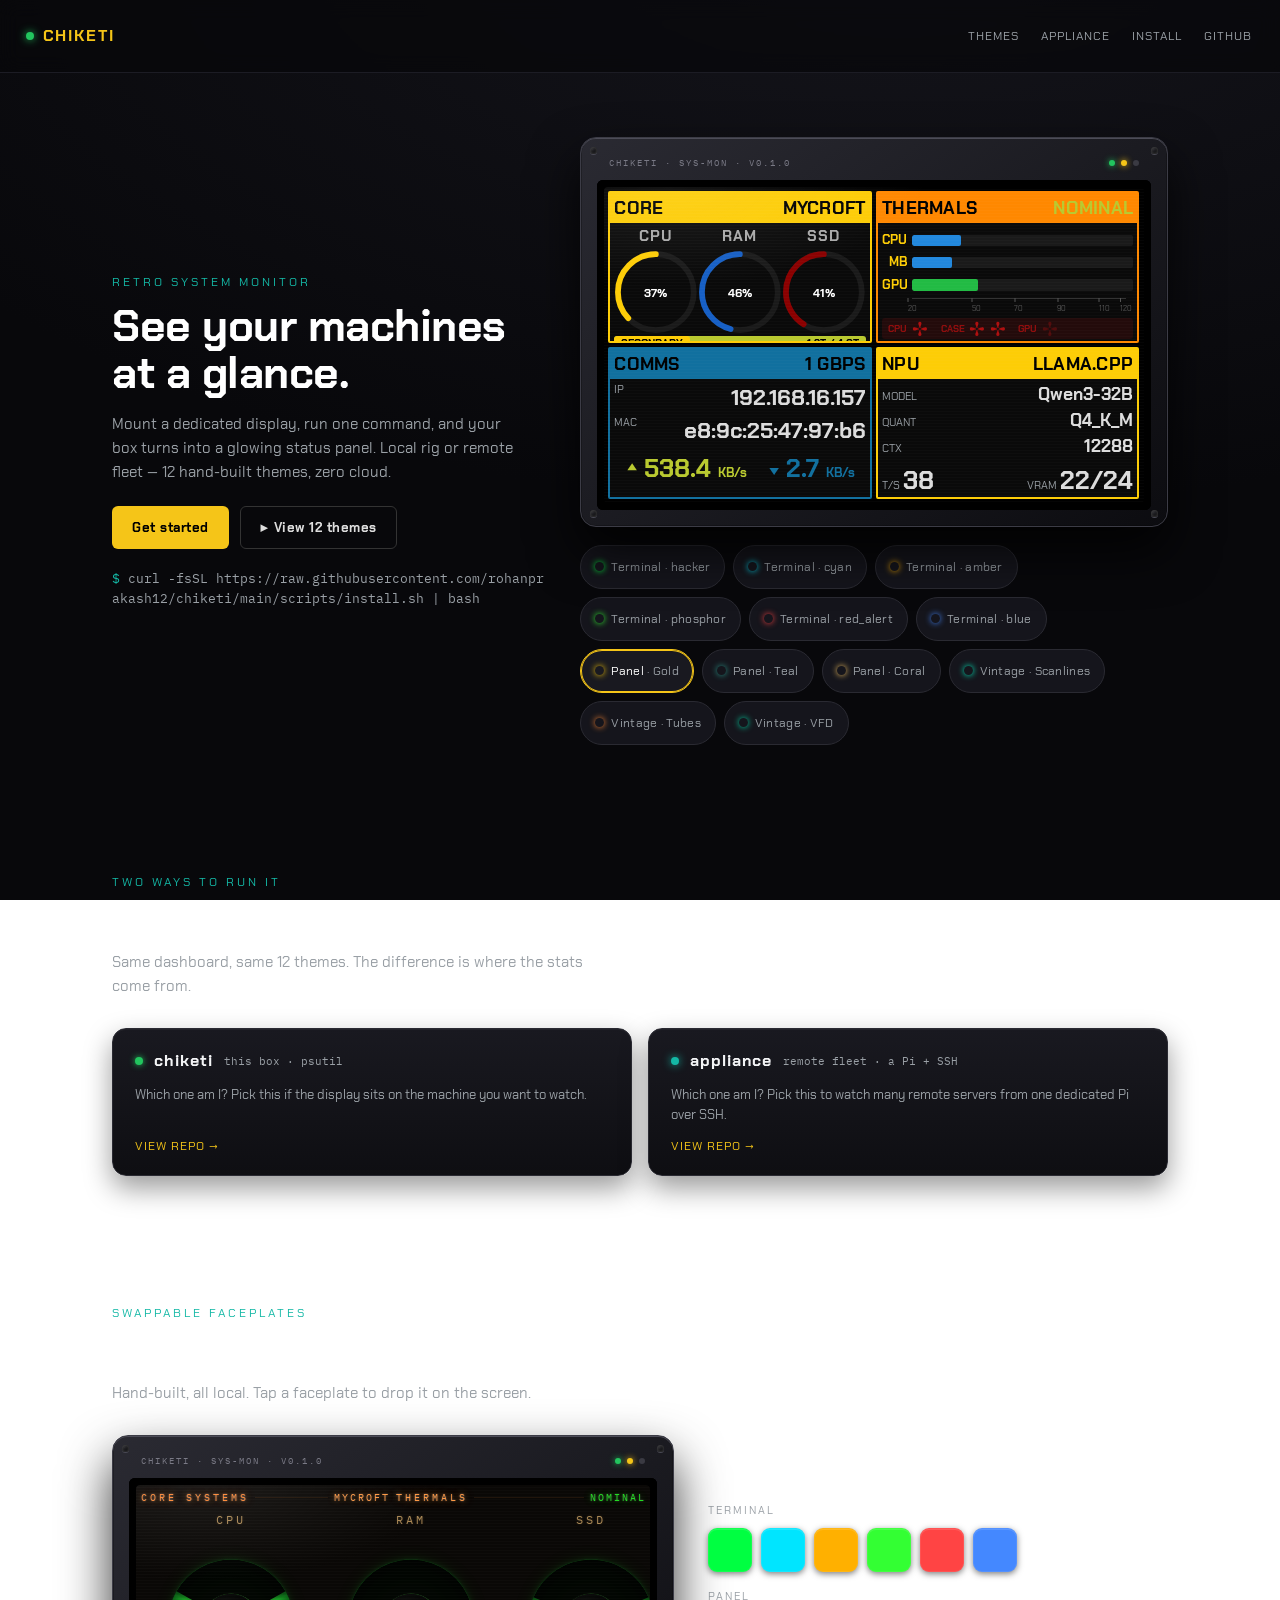
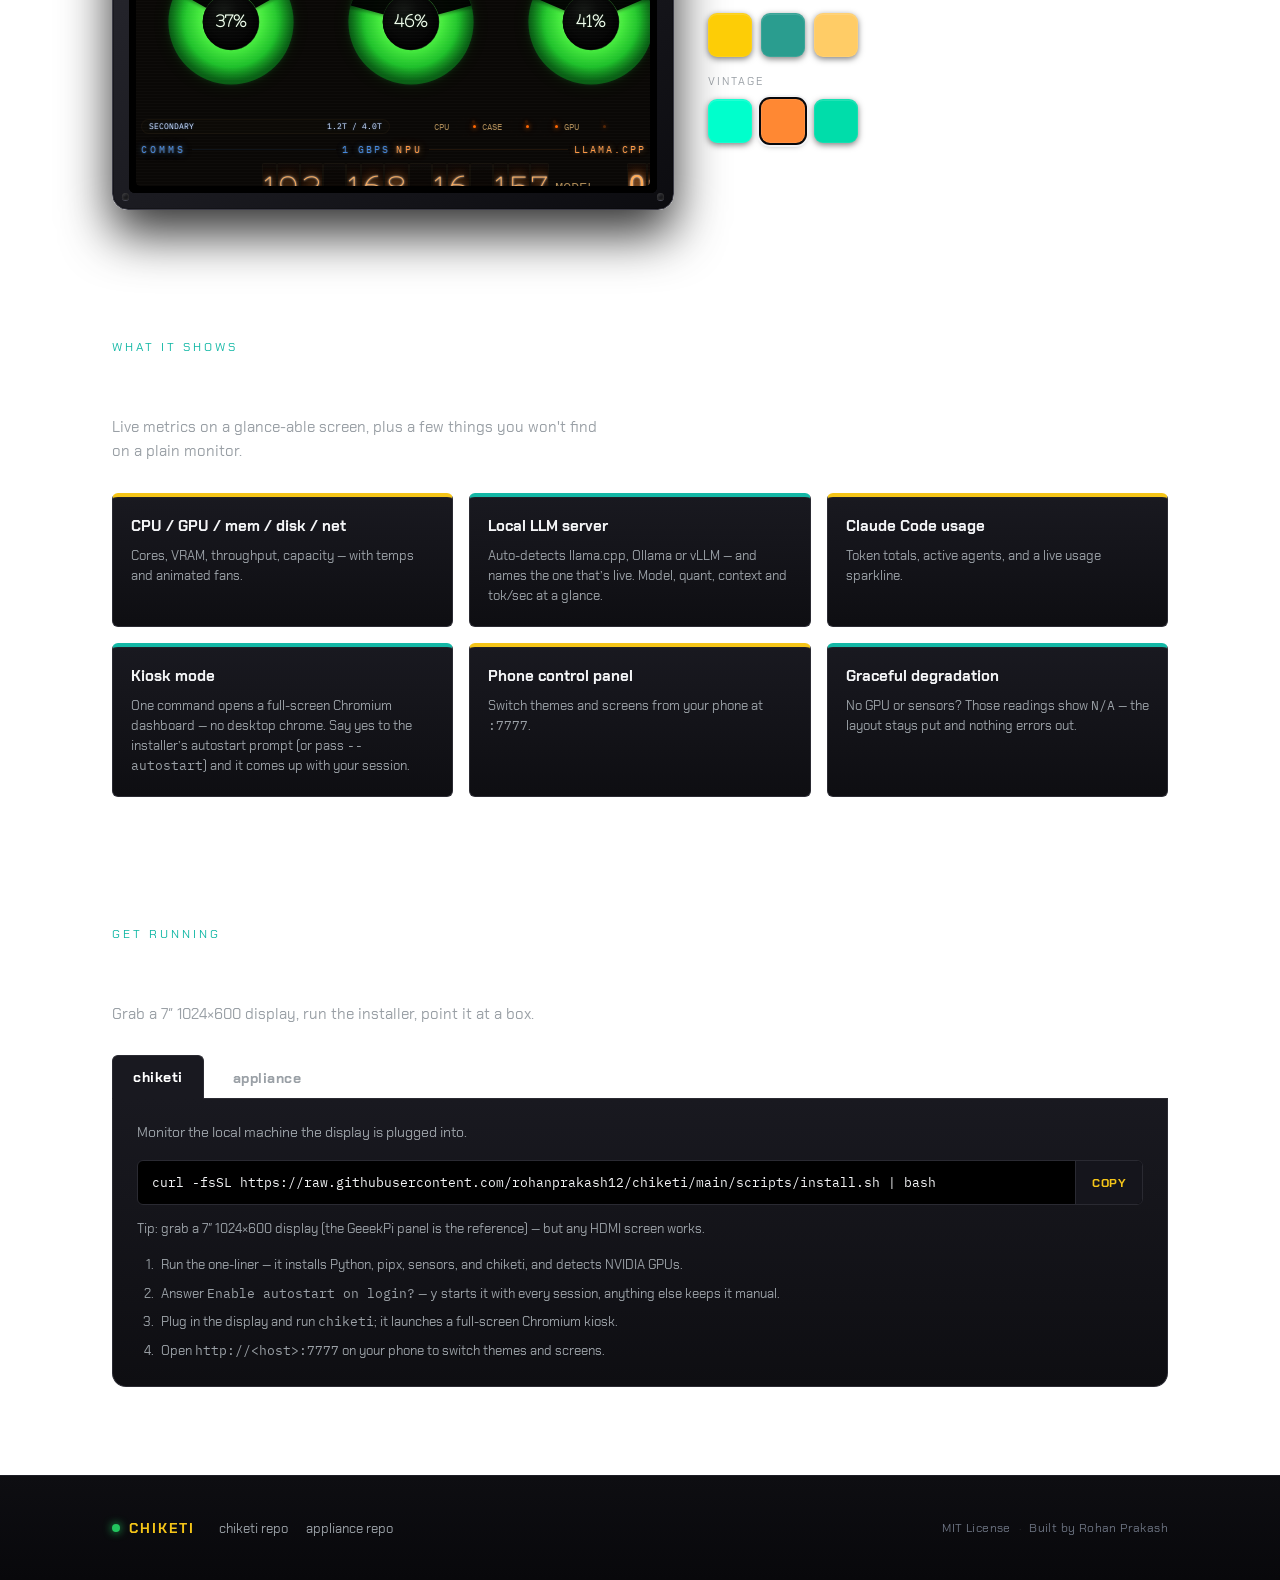
==== commit cd86abdc: "build: packaging, licensing, docs and CI Phase 8.  - OFL text shipped for every bundled font family;" ====
--- a/docs/index.html
+++ b/docs/index.html
@@ -41,7 +41,7 @@
         <span class="screw screw--br" aria-hidden="true"></span>
 
         <div class="bezel-strip">
-          <span class="bezel-brand mono">CHIKETI &middot; SYS-MON &middot; v0.2</span>
+          <span class="bezel-brand mono">CHIKETI &middot; SYS-MON &middot; v0.1.0</span>
           <span class="bezel-leds" aria-hidden="true">
             <span class="led led--bezel led--green"></span>
             <span class="led led--bezel led--gold"></span>
@@ -106,7 +106,7 @@
           <span class="screw screw--bl" aria-hidden="true"></span>
           <span class="screw screw--br" aria-hidden="true"></span>
           <div class="bezel-strip">
-            <span class="bezel-brand mono">CHIKETI &middot; SYS-MON &middot; v0.2</span>
+            <span class="bezel-brand mono">CHIKETI &middot; SYS-MON &middot; v0.1.0</span>
             <span class="bezel-leds" aria-hidden="true">
               <span class="led led--bezel led--green"></span>
               <span class="led led--bezel led--gold"></span>
@@ -138,8 +138,8 @@
         <p class="feat__line">Cores, VRAM, throughput, capacity &mdash; with temps and animated fans.</p>
       </article>
       <article class="feat feat--teal">
-        <h3 class="feat__title">llama.cpp local LLM</h3>
-        <p class="feat__line">Watch your running model, quant, and context window at a glance.</p>
+        <h3 class="feat__title">Local LLM server</h3>
+        <p class="feat__line">Auto-detects llama.cpp, Ollama or vLLM &mdash; and names the one that&rsquo;s live. Model, quant, context and tok/sec at a glance.</p>
       </article>
       <article class="feat feat--gold">
         <h3 class="feat__title">Claude Code usage</h3>
@@ -147,7 +147,7 @@
       </article>
       <article class="feat feat--teal">
         <h3 class="feat__title">Kiosk mode</h3>
-        <p class="feat__line">Boots straight into a full-screen Chromium dashboard &mdash; no desktop.</p>
+        <p class="feat__line">One command opens a full-screen Chromium dashboard &mdash; no desktop chrome. Say yes to the installer&rsquo;s autostart prompt (or pass <span class="mono">--autostart</span>) and it comes up with your session.</p>
       </article>
       <article class="feat feat--gold">
         <h3 class="feat__title">Phone control panel</h3>
@@ -155,7 +155,7 @@
       </article>
       <article class="feat feat--teal">
         <h3 class="feat__title">Graceful degradation</h3>
-        <p class="feat__line">No GPU or sensors? Panels hide themselves instead of erroring out.</p>
+        <p class="feat__line">No GPU or sensors? Those readings show <span class="mono">N/A</span> &mdash; the layout stays put and nothing errors out.</p>
       </article>
     </div>
   </section>
@@ -182,7 +182,8 @@
       <p class="nudge">Tip: grab a 7&Prime; 1024&times;600 display (the GeeekPi panel is the reference) &mdash; but any HDMI screen works.</p>
       <ol class="steps">
         <li>Run the one-liner &mdash; it installs Python, pipx, sensors, and chiketi, and detects NVIDIA GPUs.</li>
-        <li>Plug in the display; chiketi launches a full-screen Chromium kiosk.</li>
+        <li>Answer <span class="mono">Enable autostart on login?</span> &mdash; <span class="mono">y</span> starts it with every session, anything else keeps it manual.</li>
+        <li>Plug in the display and run <span class="mono">chiketi</span>; it launches a full-screen Chromium kiosk.</li>
         <li>Open <span class="mono">http://&lt;host&gt;:7777</span> on your phone to switch themes and screens.</li>
       </ol>
     </div>
--- a/docs/site/site.css
+++ b/docs/site/site.css
@@ -648,6 +648,8 @@
 }
 .cmd__copy:hover { background: var(--panel-2); }
 .cmd__copy.copied { color: var(--green); }
+/* Failure must not look like success: distinct colour, not just distinct text. */
+.cmd__copy.copy-failed { color: var(--coral); }
 
 .nudge {
   margin-top: 14px;
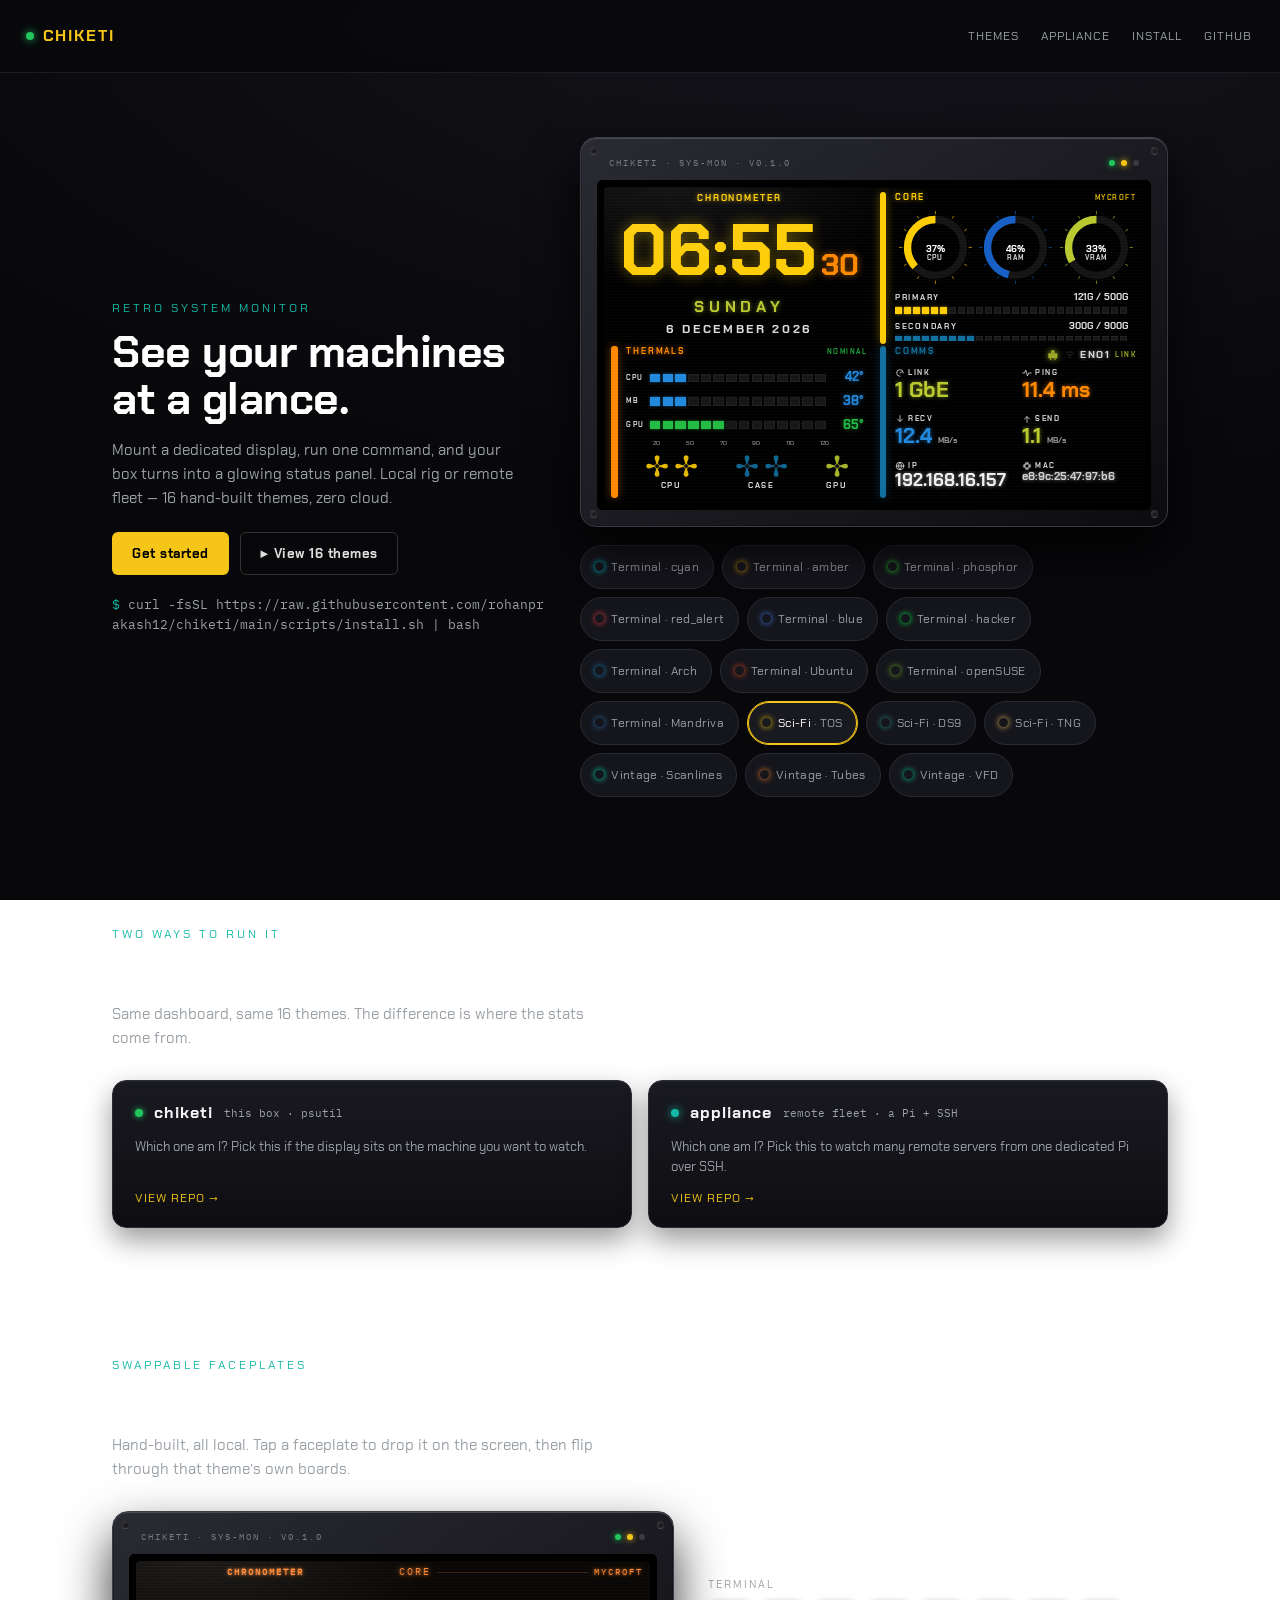
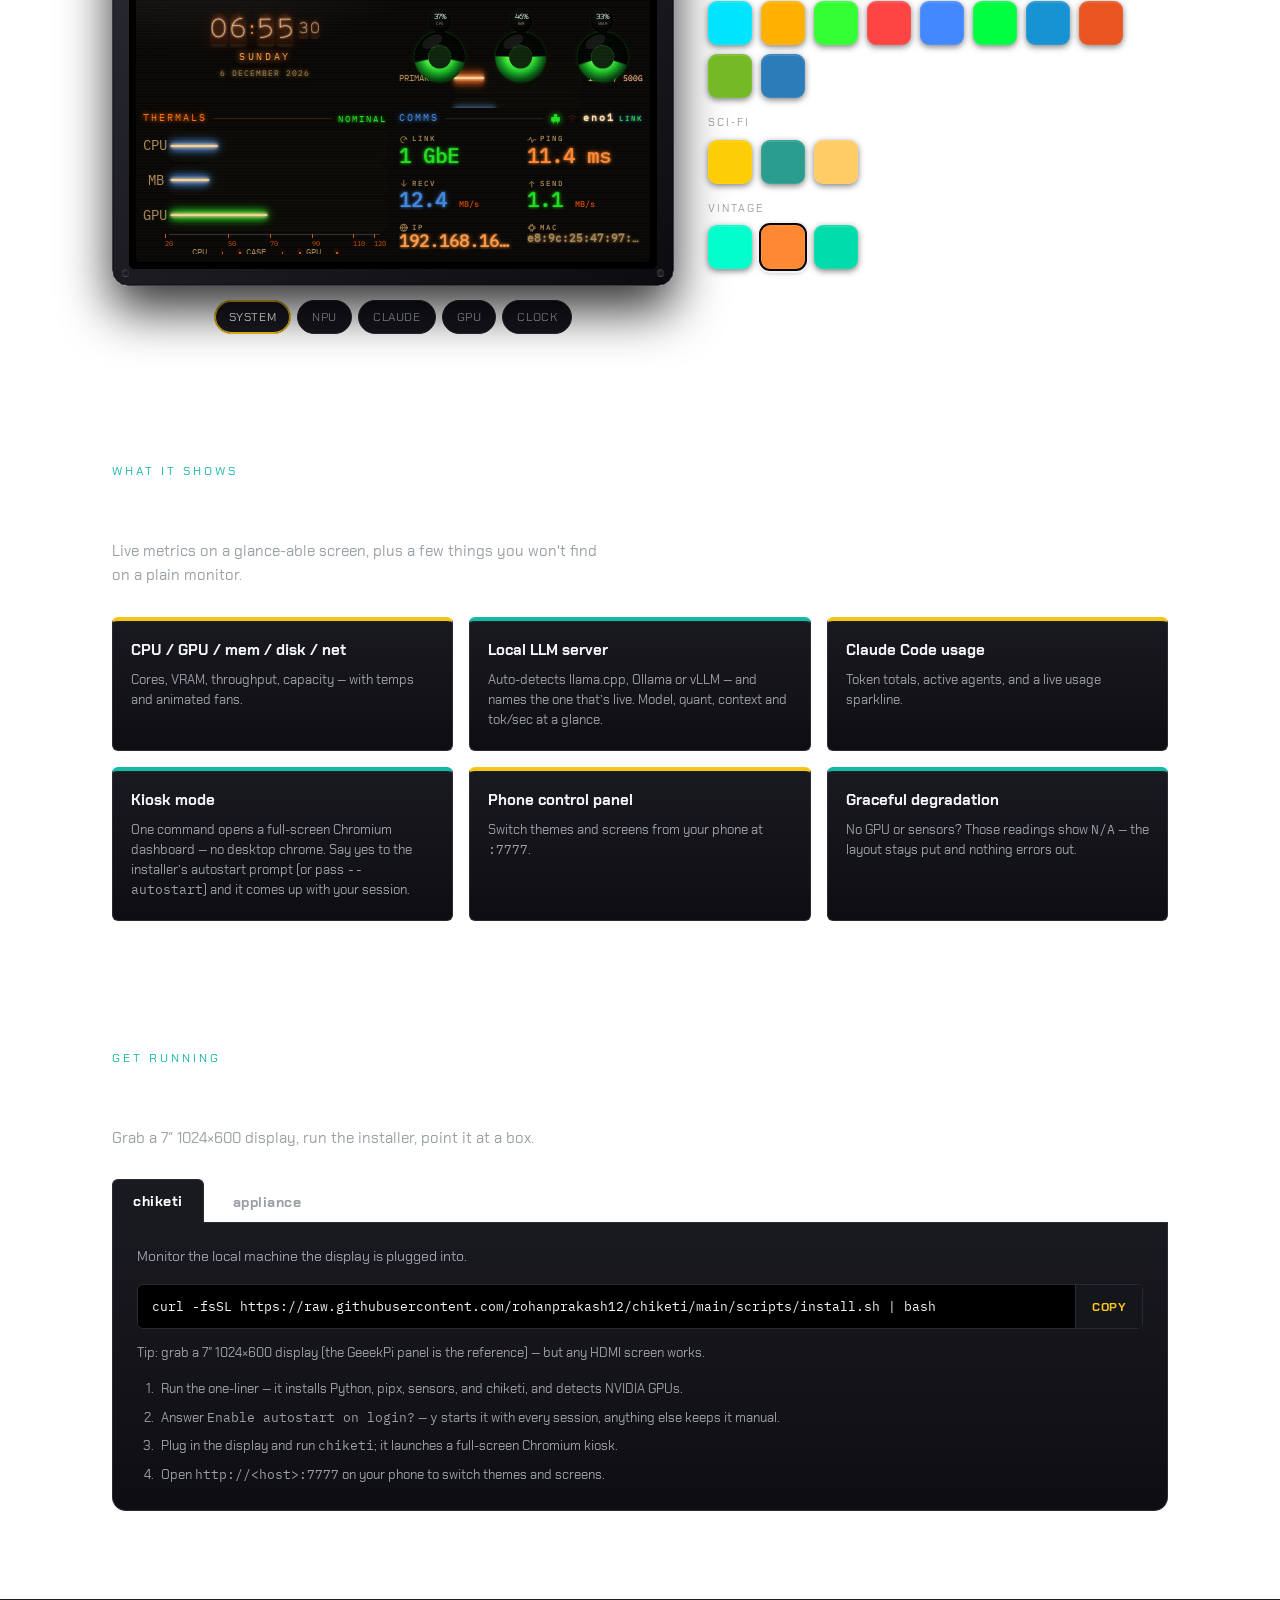
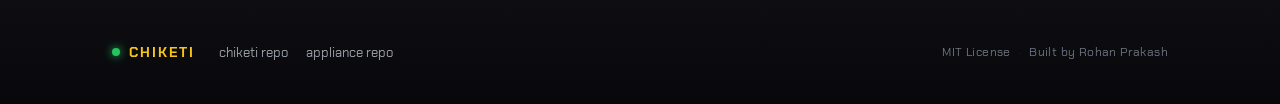
==== commit fdb21c08: "docs: bring the docs and the site up to v0.1 The hero device on the published site was BLANK. site.j" ====
--- a/docs/index.html
+++ b/docs/index.html
@@ -25,10 +25,10 @@
     <div class="hero-copy">
       <div class="eyebrow">Retro system monitor</div>
       <h1>See your machines<br class="h1-break"> at a glance.</h1>
-      <p class="hero-sub">Mount a dedicated display, run one command, and your box turns into a glowing status panel. Local rig or remote fleet — 12 hand-built themes, zero cloud.</p>
+      <p class="hero-sub">Mount a dedicated display, run one command, and your box turns into a glowing status panel. Local rig or remote fleet — 16 hand-built themes, zero cloud.</p>
       <div class="hero-cta">
         <a class="btn btn--primary" href="#install">Get started</a>
-        <a class="btn btn--ghost" href="#themes">&#9654; View 12 themes</a>
+        <a class="btn btn--ghost" href="#themes">&#9654; View 16 themes</a>
       </div>
       <div class="hero-install"><span class="prompt">$ </span>curl -fsSL https://raw.githubusercontent.com/rohanprakash12/chiketi/main/scripts/install.sh | bash</div>
     </div>
@@ -64,7 +64,7 @@
     <div class="family__head">
       <div class="eyebrow">Two ways to run it</div>
       <h2 class="section__title">One family, two boxes.</h2>
-      <p class="section__lead">Same dashboard, same 12 themes. The difference is where the stats come from.</p>
+      <p class="section__lead">Same dashboard, same 16 themes. The difference is where the stats come from.</p>
     </div>
 
     <div class="family__grid">
@@ -94,8 +94,8 @@
   <section id="themes" class="section gallery">
     <div class="gallery__head">
       <div class="eyebrow">Swappable faceplates</div>
-      <h2 class="section__title">12 themes &middot; 3 families.</h2>
-      <p class="section__lead">Hand-built, all local. Tap a faceplate to drop it on the screen.</p>
+      <h2 class="section__title">16 themes &middot; 3 families.</h2>
+      <p class="section__lead">Hand-built, all local. Tap a faceplate to drop it on the screen, then flip through that theme’s own boards.</p>
     </div>
 
     <div class="gallery__body">
@@ -118,6 +118,7 @@
             <div class="glass" aria-hidden="true"></div>
           </div>
         </div>
+        <div class="screen-tabs" role="group" aria-label="Choose which screen to show"><!-- screen tabs injected by site.js --></div>
       </div>
 
       <div class="swatches" role="group" aria-label="Choose a dashboard theme"><!-- swatches injected by site.js --></div>
--- a/docs/site/site.css
+++ b/docs/site/site.css
@@ -482,6 +482,39 @@
 .gallery-device .screen .screen-frame > #gallery-display {
   width: 100%;
   height: 100%;
+}
+
+/* ── gallery screen tabs ──────────────────────────────────────────────
+   Under the device, not beside it: the tabs choose which of the theme's own
+   boards is showing, and the swatches choose the theme. Keeping the two rows
+   on different axes is what stops them reading as one control. */
+.screen-tabs {
+  display: flex;
+  flex-wrap: wrap;
+  justify-content: center;
+  gap: 6px;
+  margin-top: 14px;
+}
+.screen-tab {
+  min-height: 34px;
+  padding: 6px 14px;
+  border-radius: 999px;
+  background: var(--panel);
+  border: 1px solid var(--line);
+  color: var(--ink-2);
+  font-family: var(--font-display);
+  font-size: 12px;
+  letter-spacing: 0.6px;
+  text-transform: uppercase;
+  cursor: pointer;
+  transition: color 0.14s ease, border-color 0.14s ease, background 0.14s ease;
+}
+.screen-tab:hover { border-color: #44444f; color: var(--ink); }
+.screen-tab.active {
+  color: var(--ink-strong);
+  background: var(--panel-2);
+  border-color: var(--gold);
+  box-shadow: 0 0 0 1px var(--gold) inset;
 }
 
 .swatches {
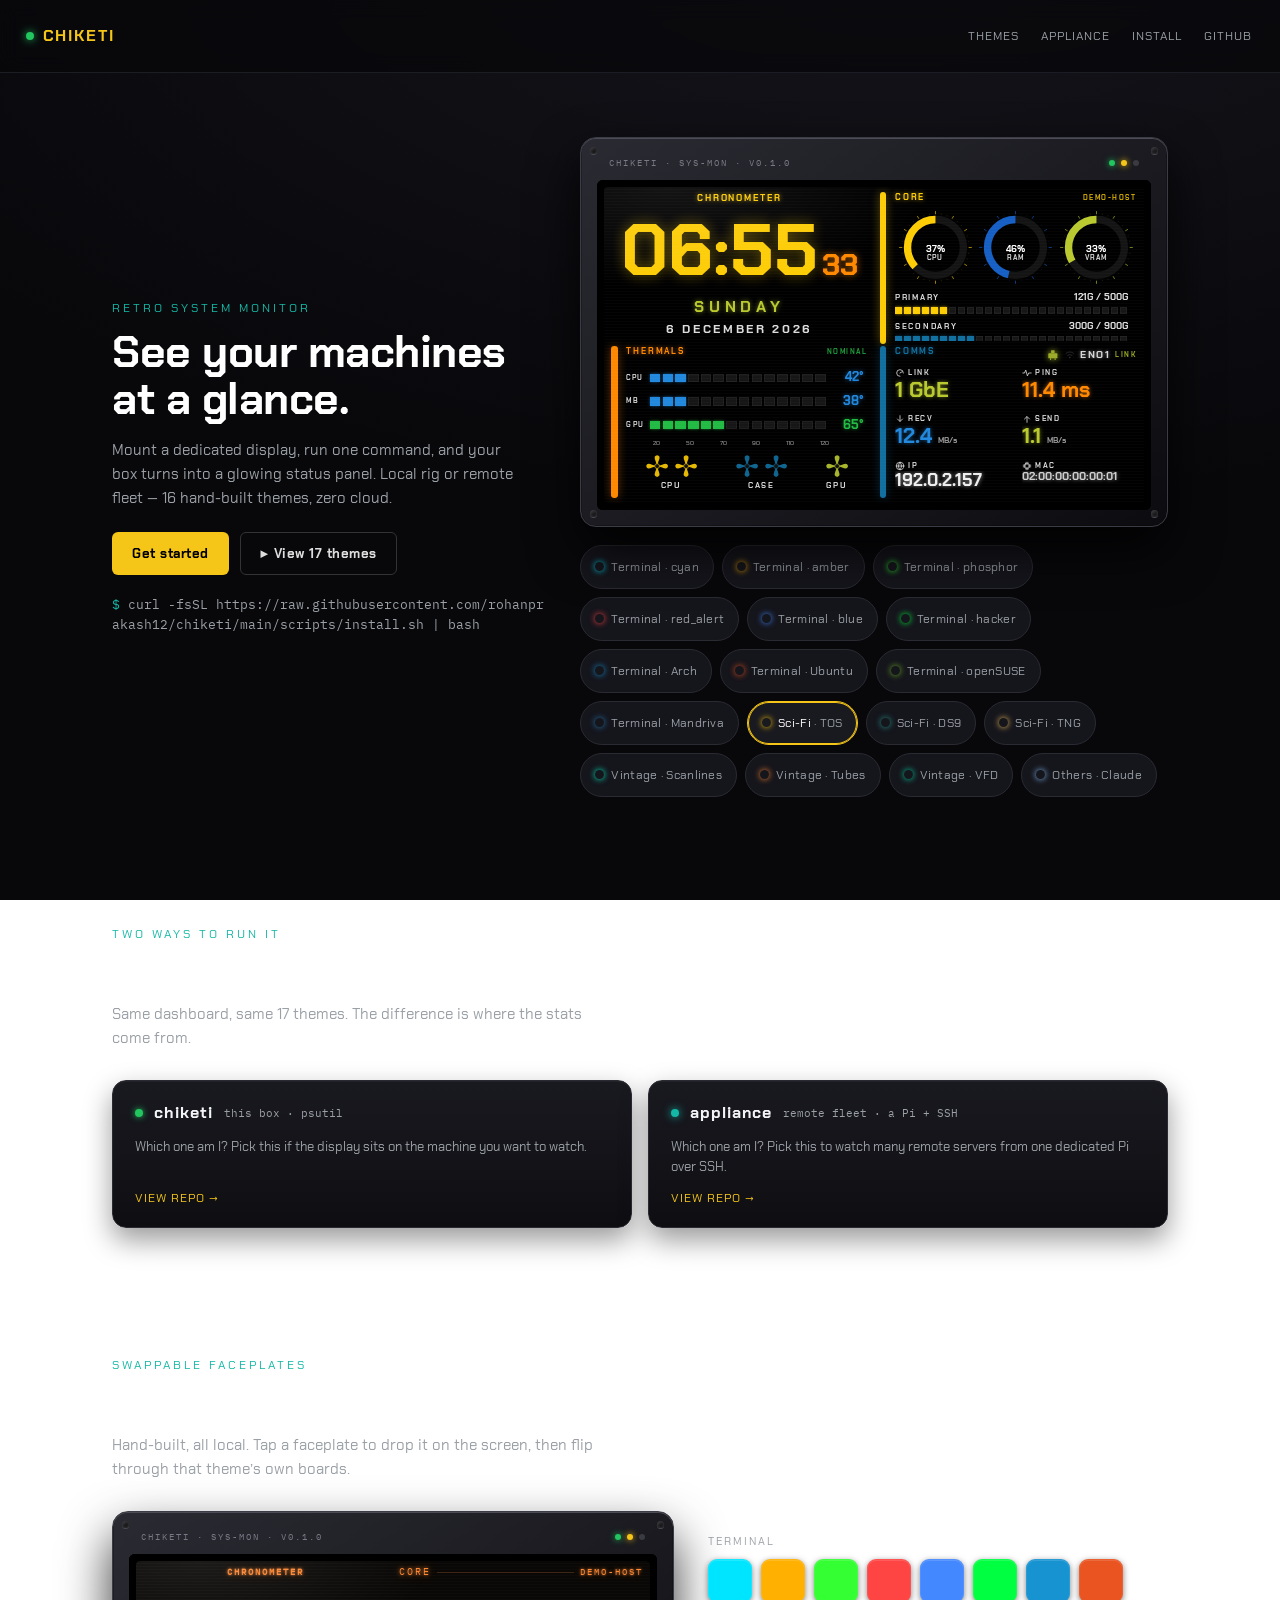
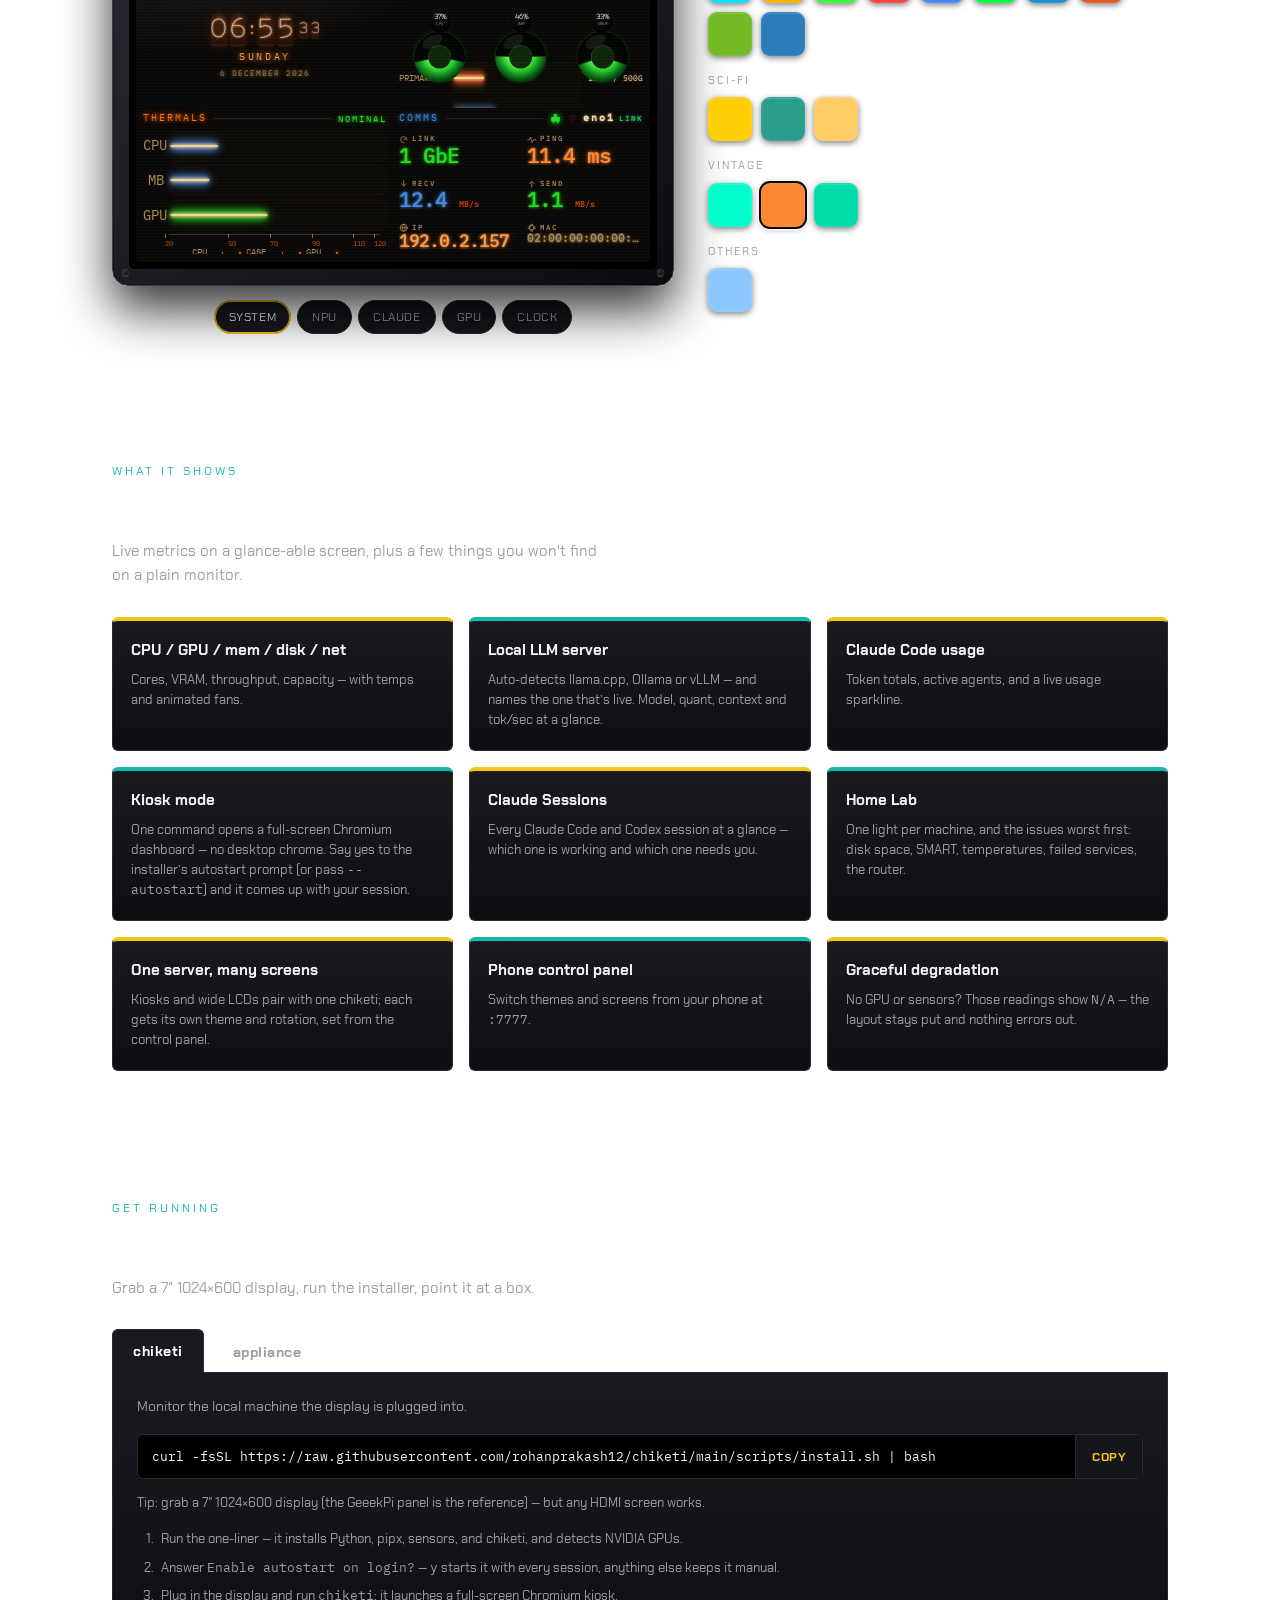
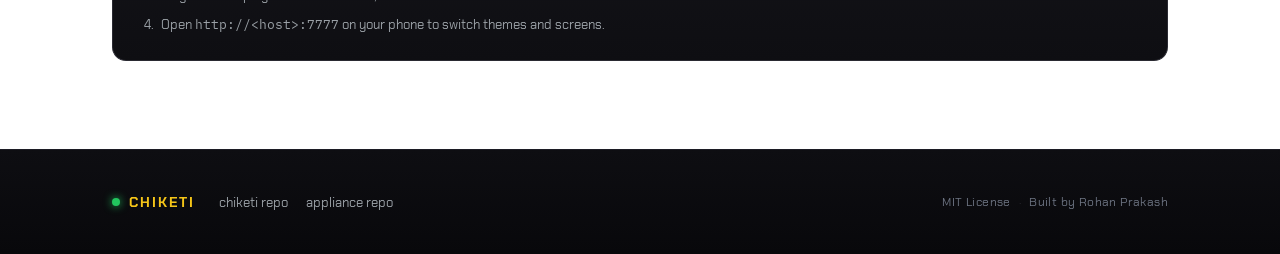
==== commit 2cf12cd1: "site: regenerate for 17 themes and the new screens Co-Authored-By: Claude Opus 5.5 (1M context) <nor" ====
--- a/docs/index.html
+++ b/docs/index.html
@@ -28,7 +28,7 @@
       <p class="hero-sub">Mount a dedicated display, run one command, and your box turns into a glowing status panel. Local rig or remote fleet — 16 hand-built themes, zero cloud.</p>
       <div class="hero-cta">
         <a class="btn btn--primary" href="#install">Get started</a>
-        <a class="btn btn--ghost" href="#themes">&#9654; View 16 themes</a>
+        <a class="btn btn--ghost" href="#themes">&#9654; View 17 themes</a>
       </div>
       <div class="hero-install"><span class="prompt">$ </span>curl -fsSL https://raw.githubusercontent.com/rohanprakash12/chiketi/main/scripts/install.sh | bash</div>
     </div>
@@ -64,7 +64,7 @@
     <div class="family__head">
       <div class="eyebrow">Two ways to run it</div>
       <h2 class="section__title">One family, two boxes.</h2>
-      <p class="section__lead">Same dashboard, same 16 themes. The difference is where the stats come from.</p>
+      <p class="section__lead">Same dashboard, same 17 themes. The difference is where the stats come from.</p>
     </div>
 
     <div class="family__grid">
@@ -94,7 +94,7 @@
   <section id="themes" class="section gallery">
     <div class="gallery__head">
       <div class="eyebrow">Swappable faceplates</div>
-      <h2 class="section__title">16 themes &middot; 3 families.</h2>
+      <h2 class="section__title">17 themes &middot; 4 families.</h2>
       <p class="section__lead">Hand-built, all local. Tap a faceplate to drop it on the screen, then flip through that theme’s own boards.</p>
     </div>
 
@@ -151,10 +151,22 @@
         <p class="feat__line">One command opens a full-screen Chromium dashboard &mdash; no desktop chrome. Say yes to the installer&rsquo;s autostart prompt (or pass <span class="mono">--autostart</span>) and it comes up with your session.</p>
       </article>
       <article class="feat feat--gold">
+        <h3 class="feat__title">Claude Sessions</h3>
+        <p class="feat__line">Every Claude Code and Codex session at a glance &mdash; which one is working and which one needs you.</p>
+      </article>
+      <article class="feat feat--teal">
+        <h3 class="feat__title">Home Lab</h3>
+        <p class="feat__line">One light per machine, and the issues worst first: disk space, SMART, temperatures, failed services, the router.</p>
+      </article>
+      <article class="feat feat--gold">
+        <h3 class="feat__title">One server, many screens</h3>
+        <p class="feat__line">Kiosks and wide LCDs pair with one chiketi; each gets its own theme and rotation, set from the control panel.</p>
+      </article>
+      <article class="feat feat--teal">
         <h3 class="feat__title">Phone control panel</h3>
         <p class="feat__line">Switch themes and screens from your phone at <span class="mono">:7777</span>.</p>
       </article>
-      <article class="feat feat--teal">
+      <article class="feat feat--gold">
         <h3 class="feat__title">Graceful degradation</h3>
         <p class="feat__line">No GPU or sensors? Those readings show <span class="mono">N/A</span> &mdash; the layout stays put and nothing errors out.</p>
       </article>
